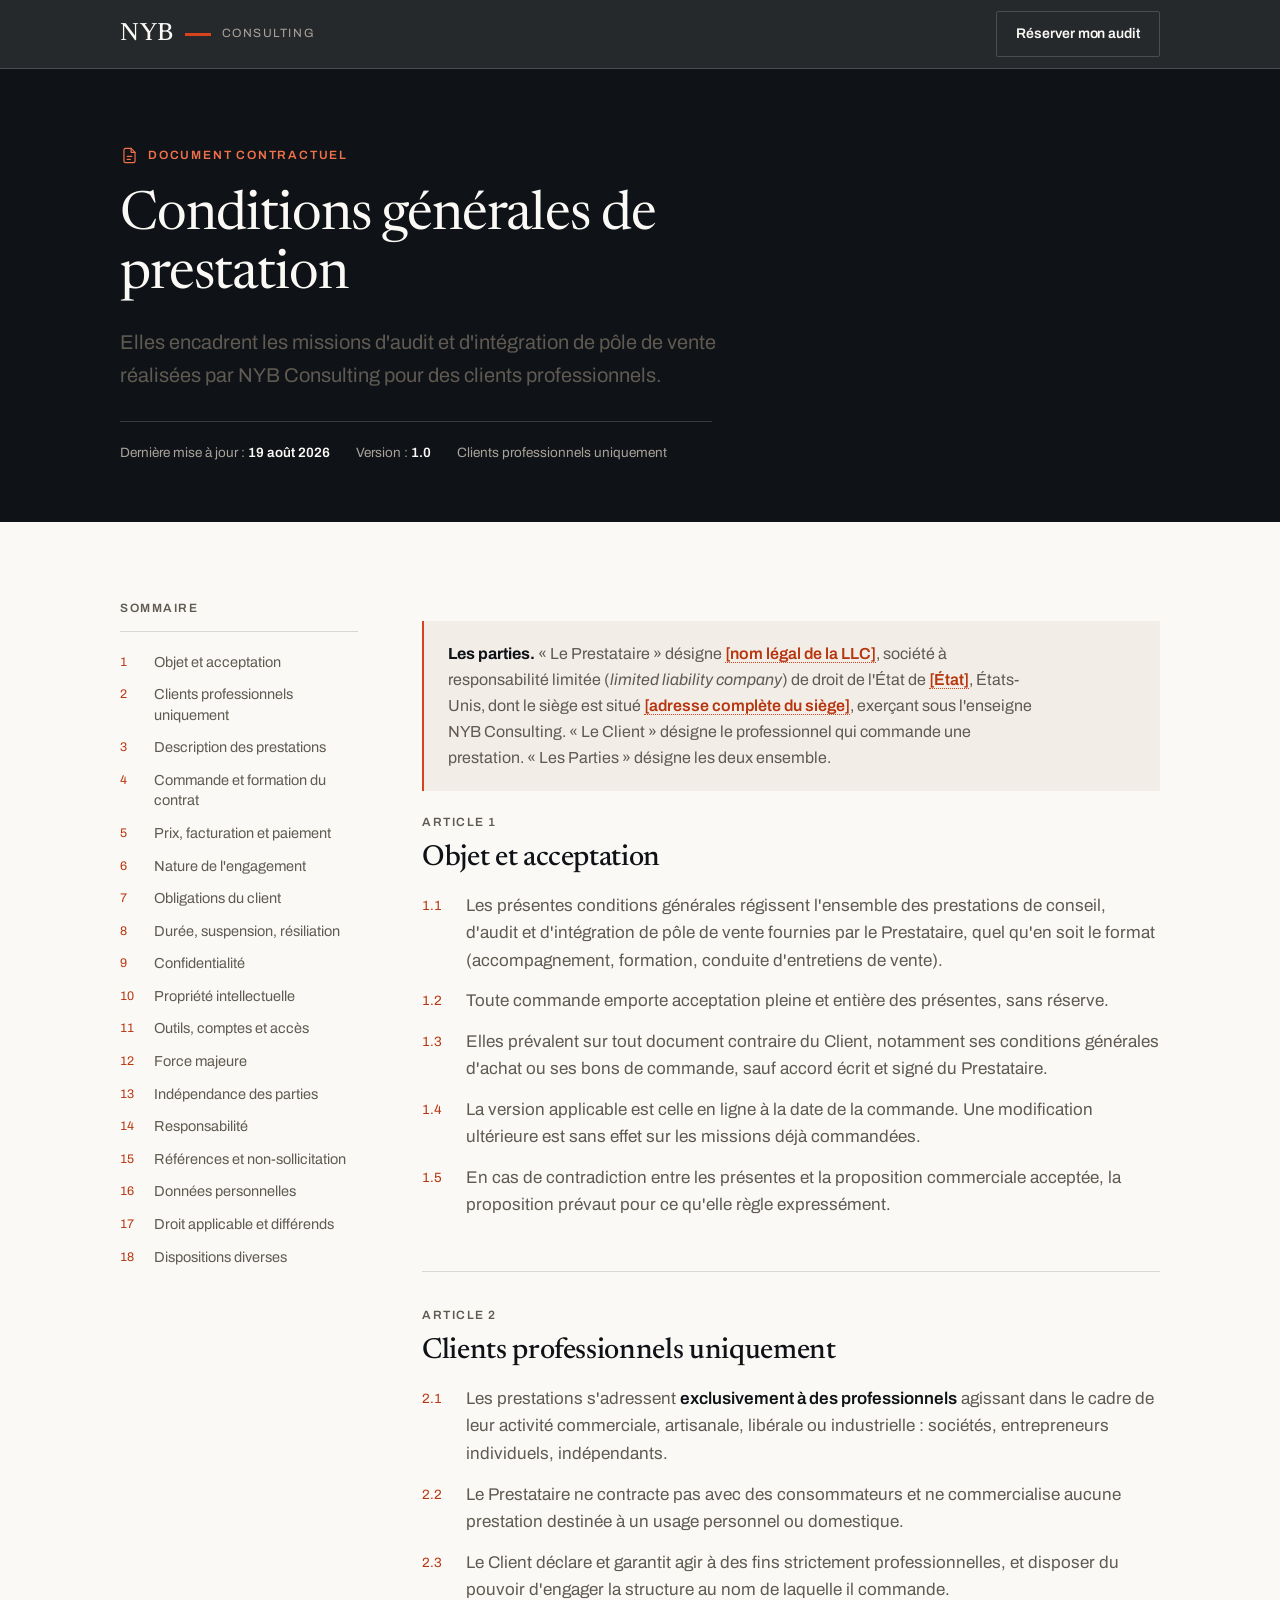
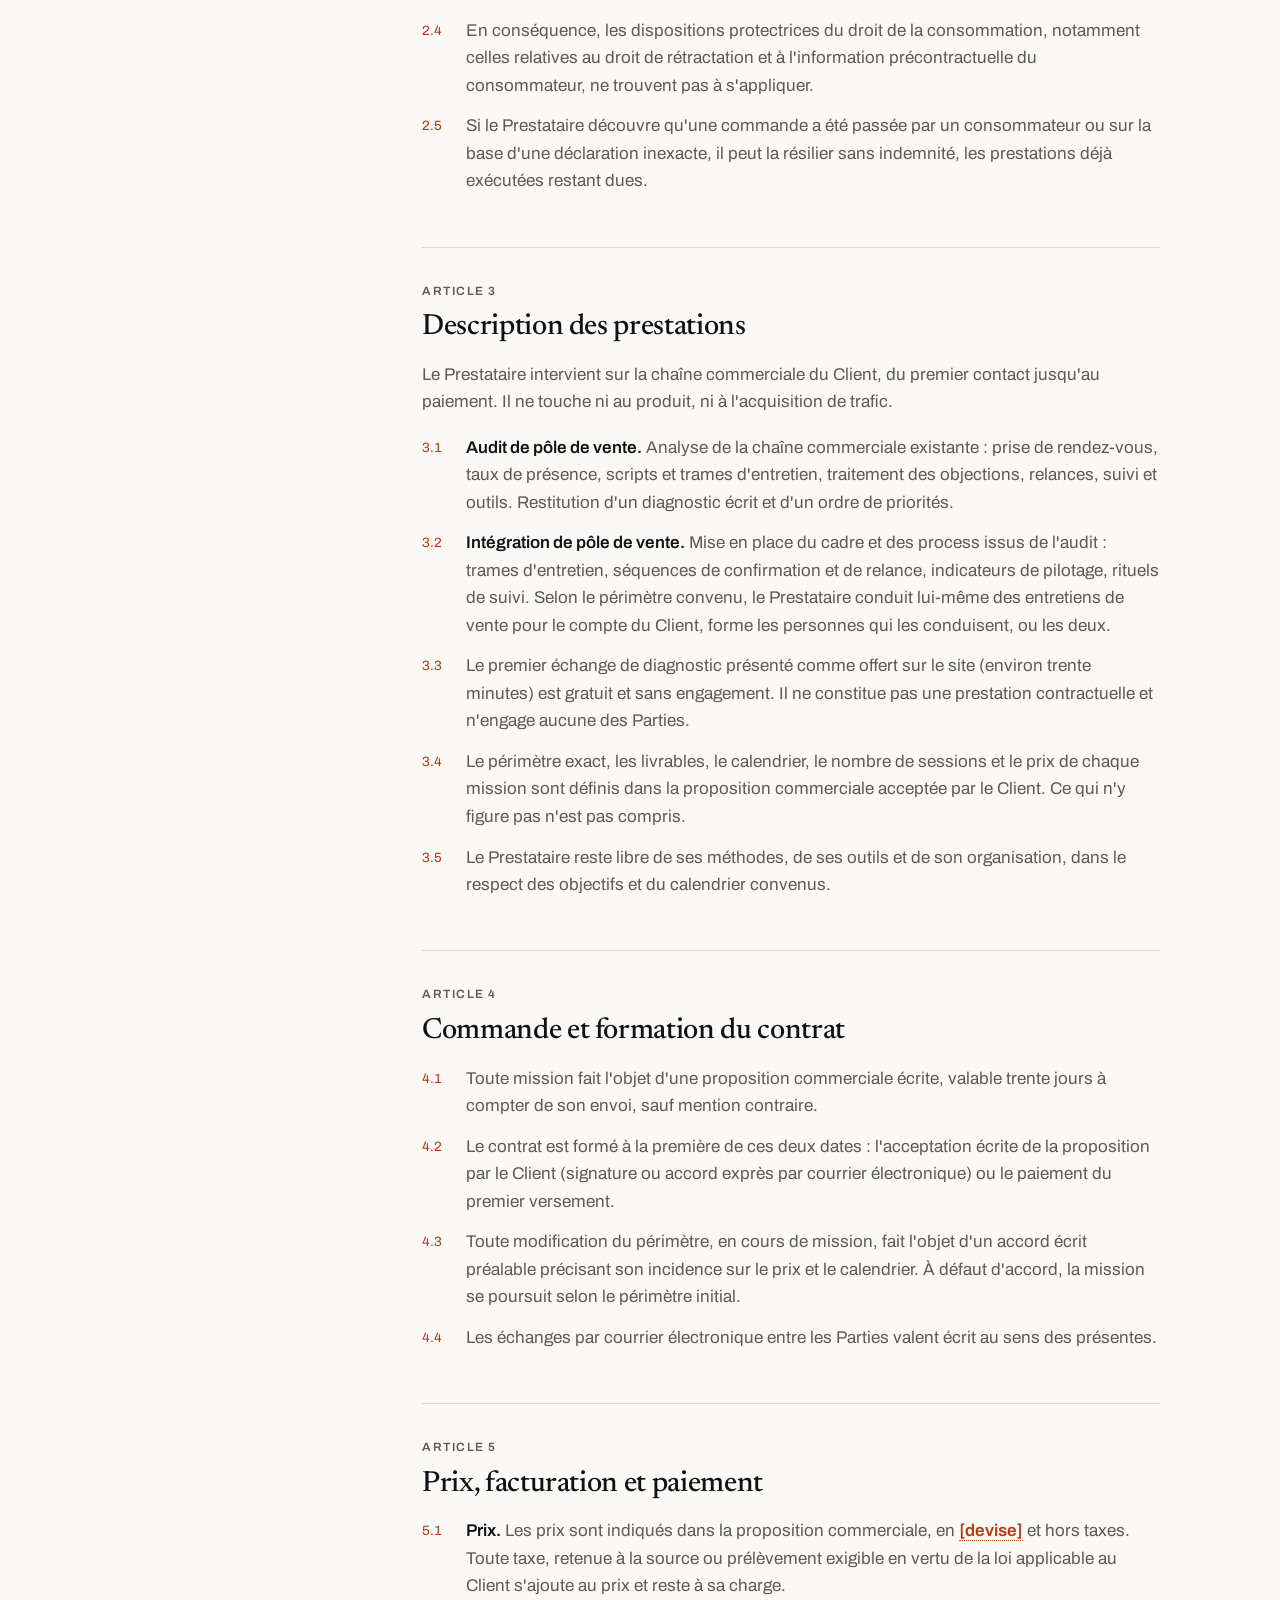
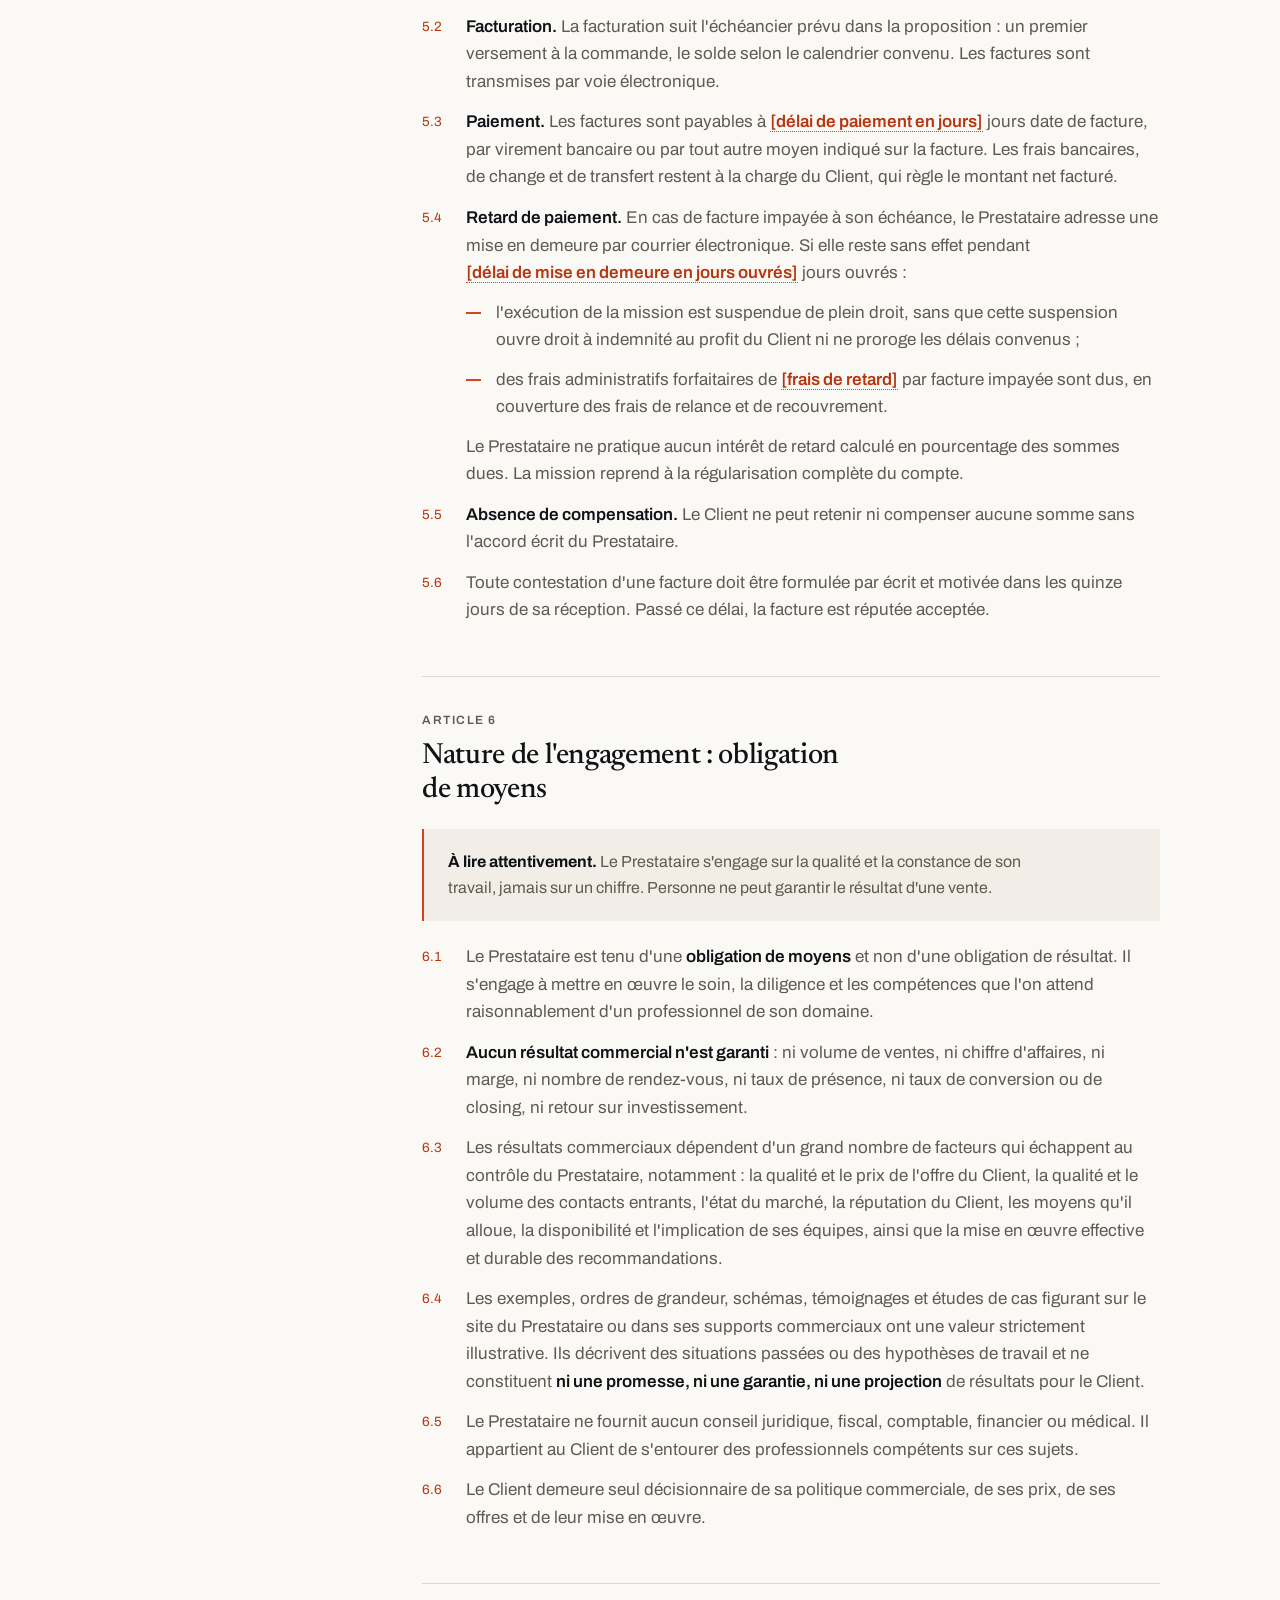
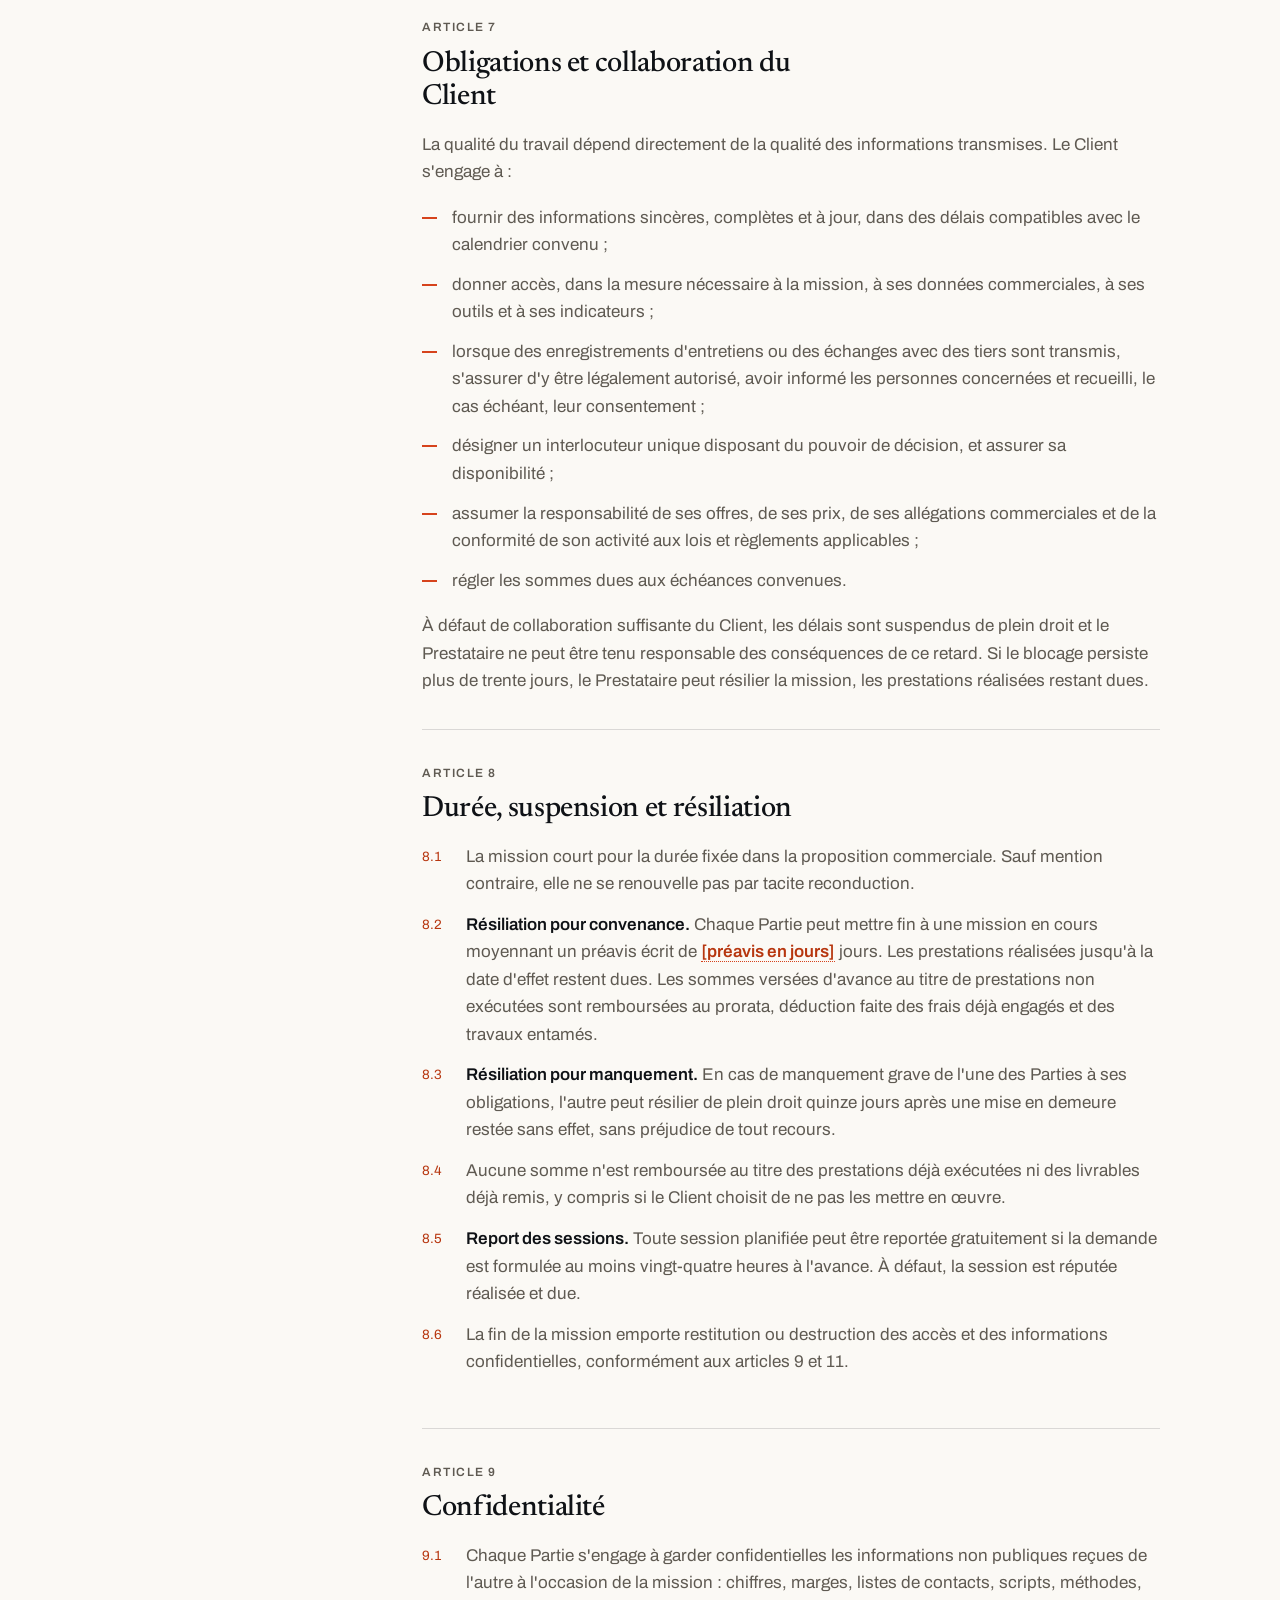
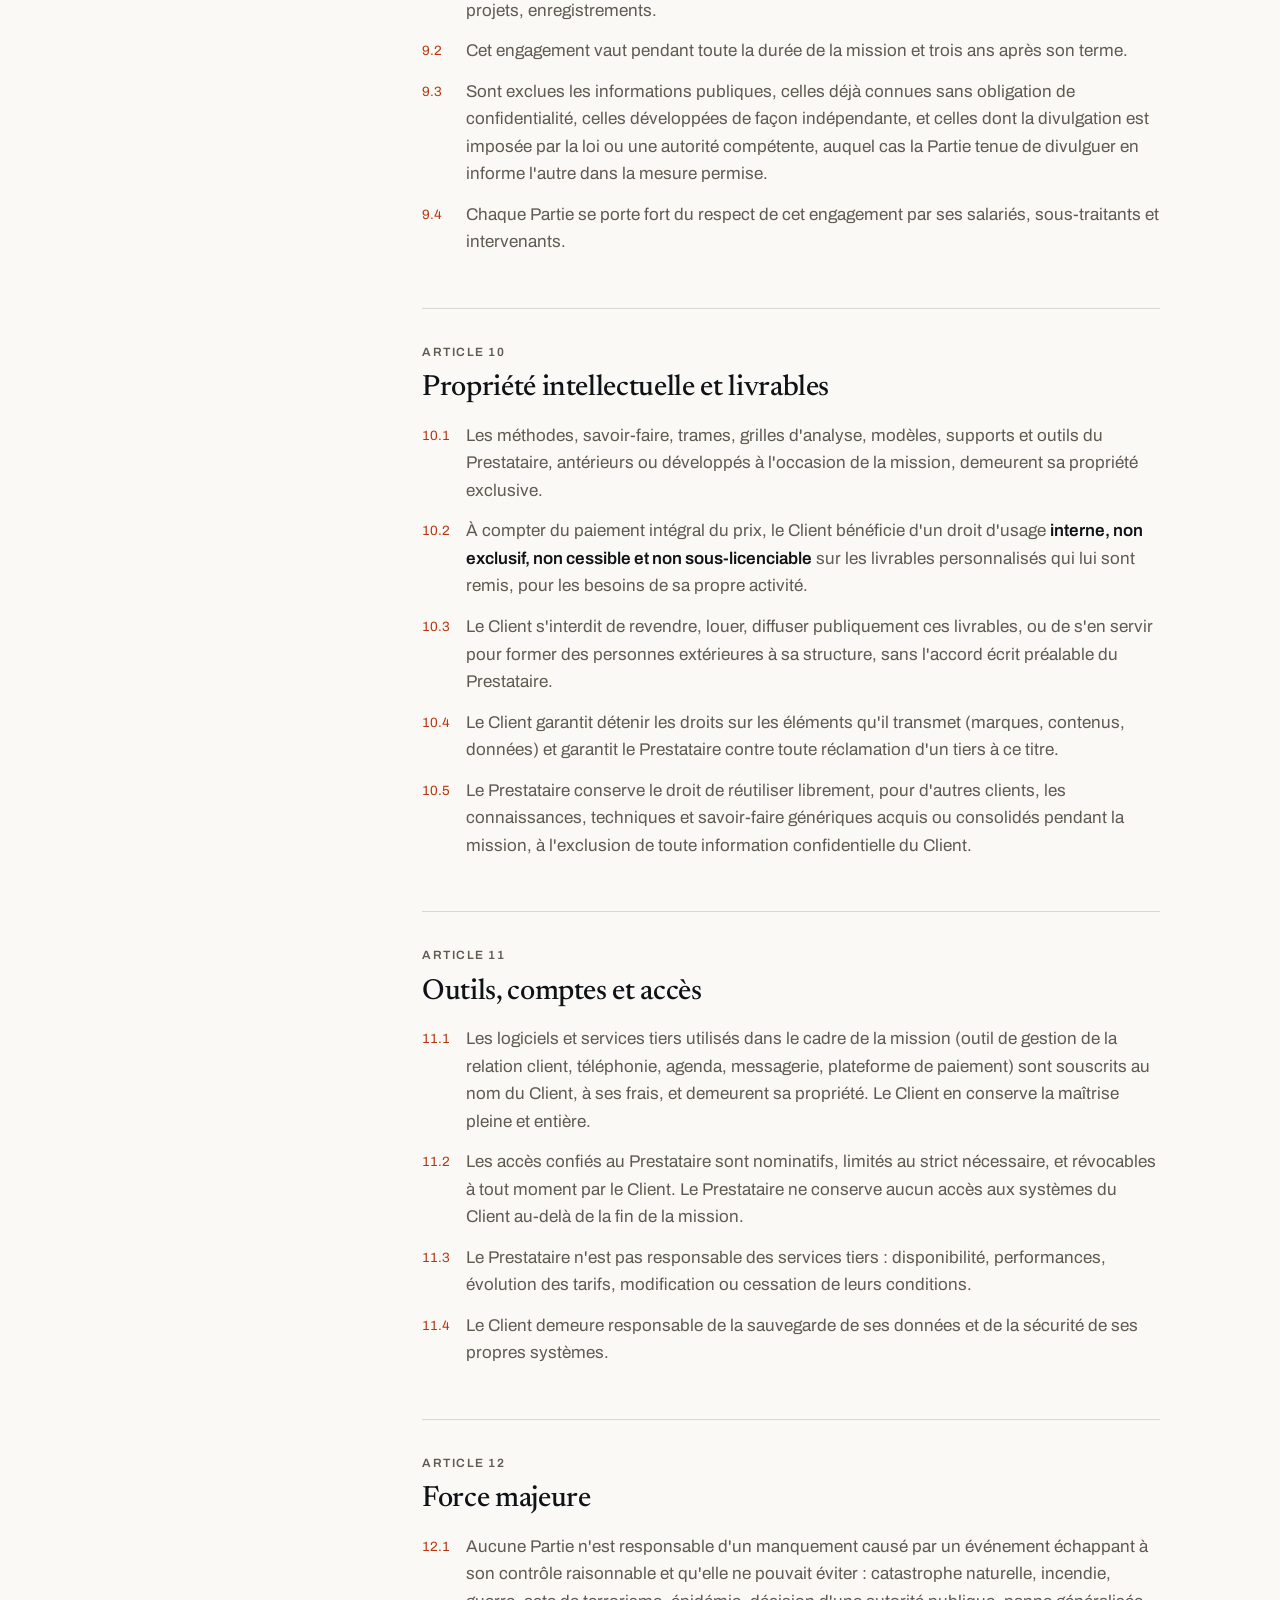
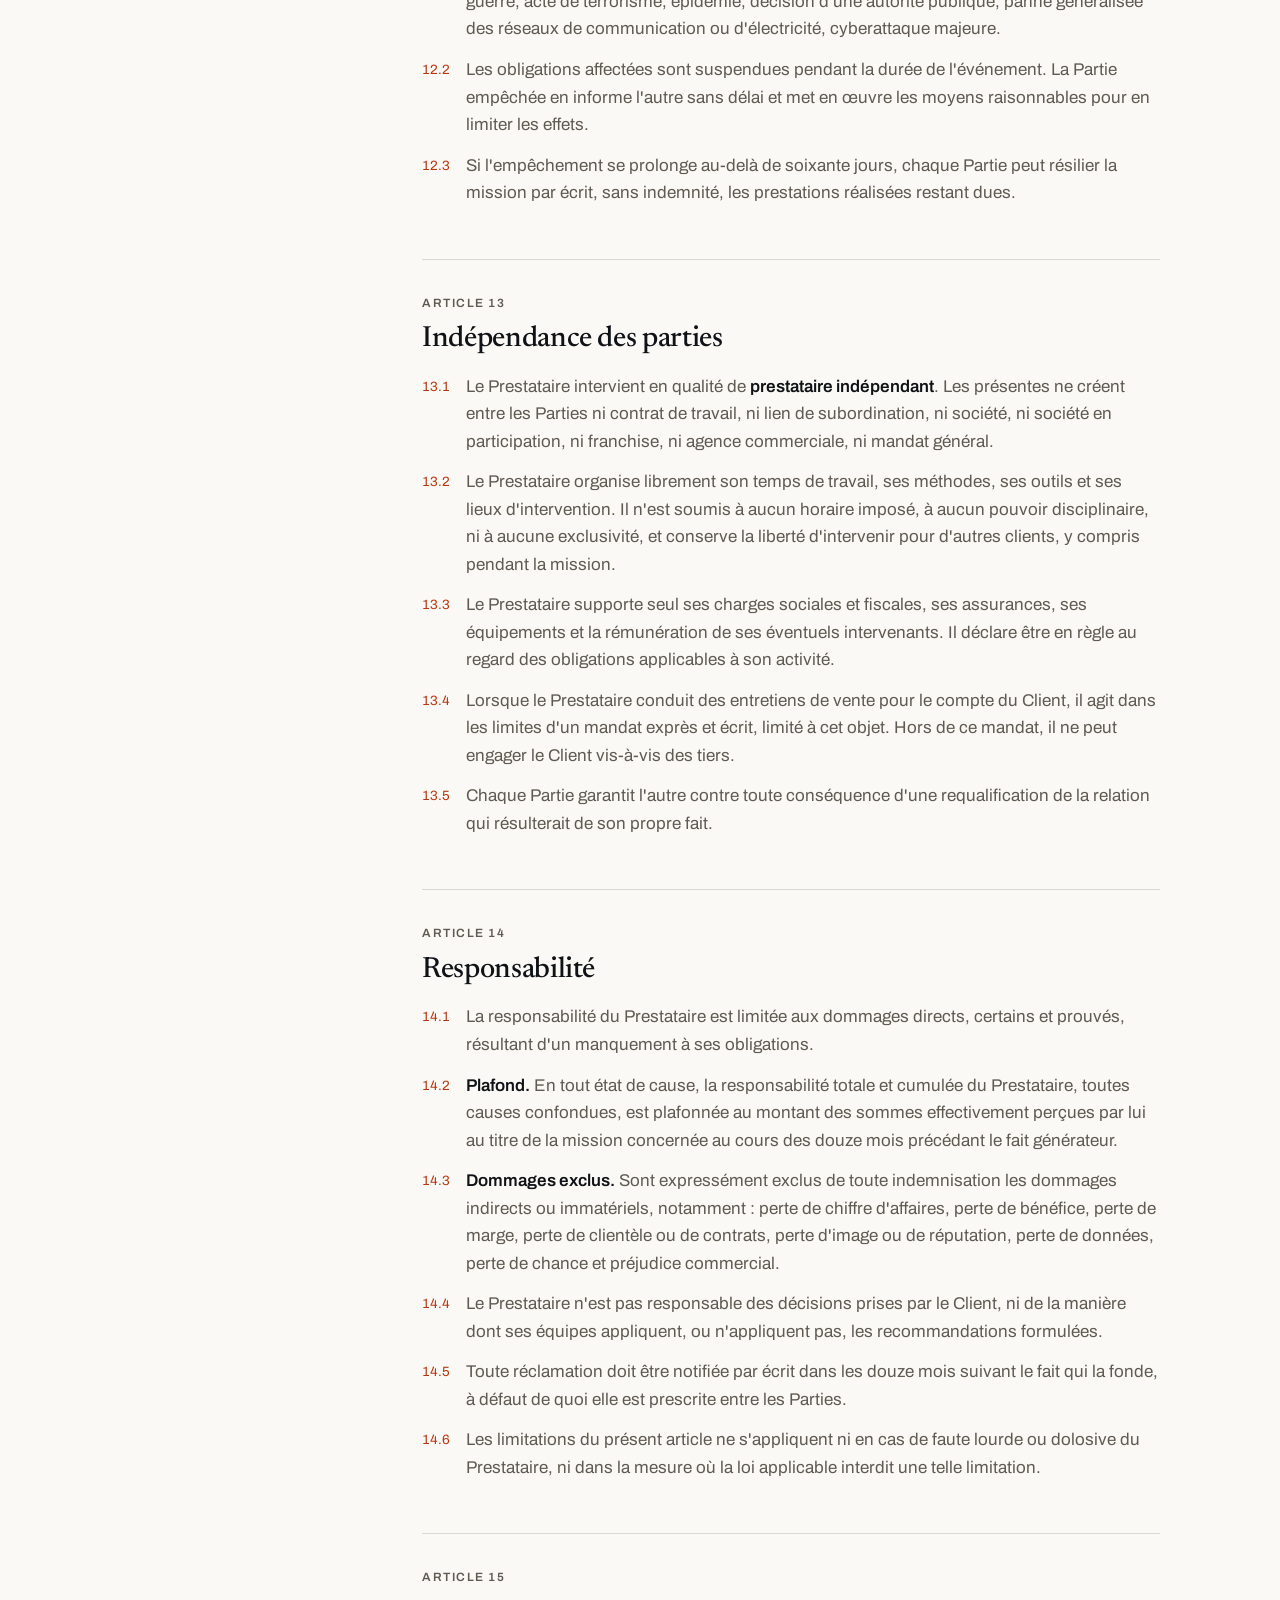
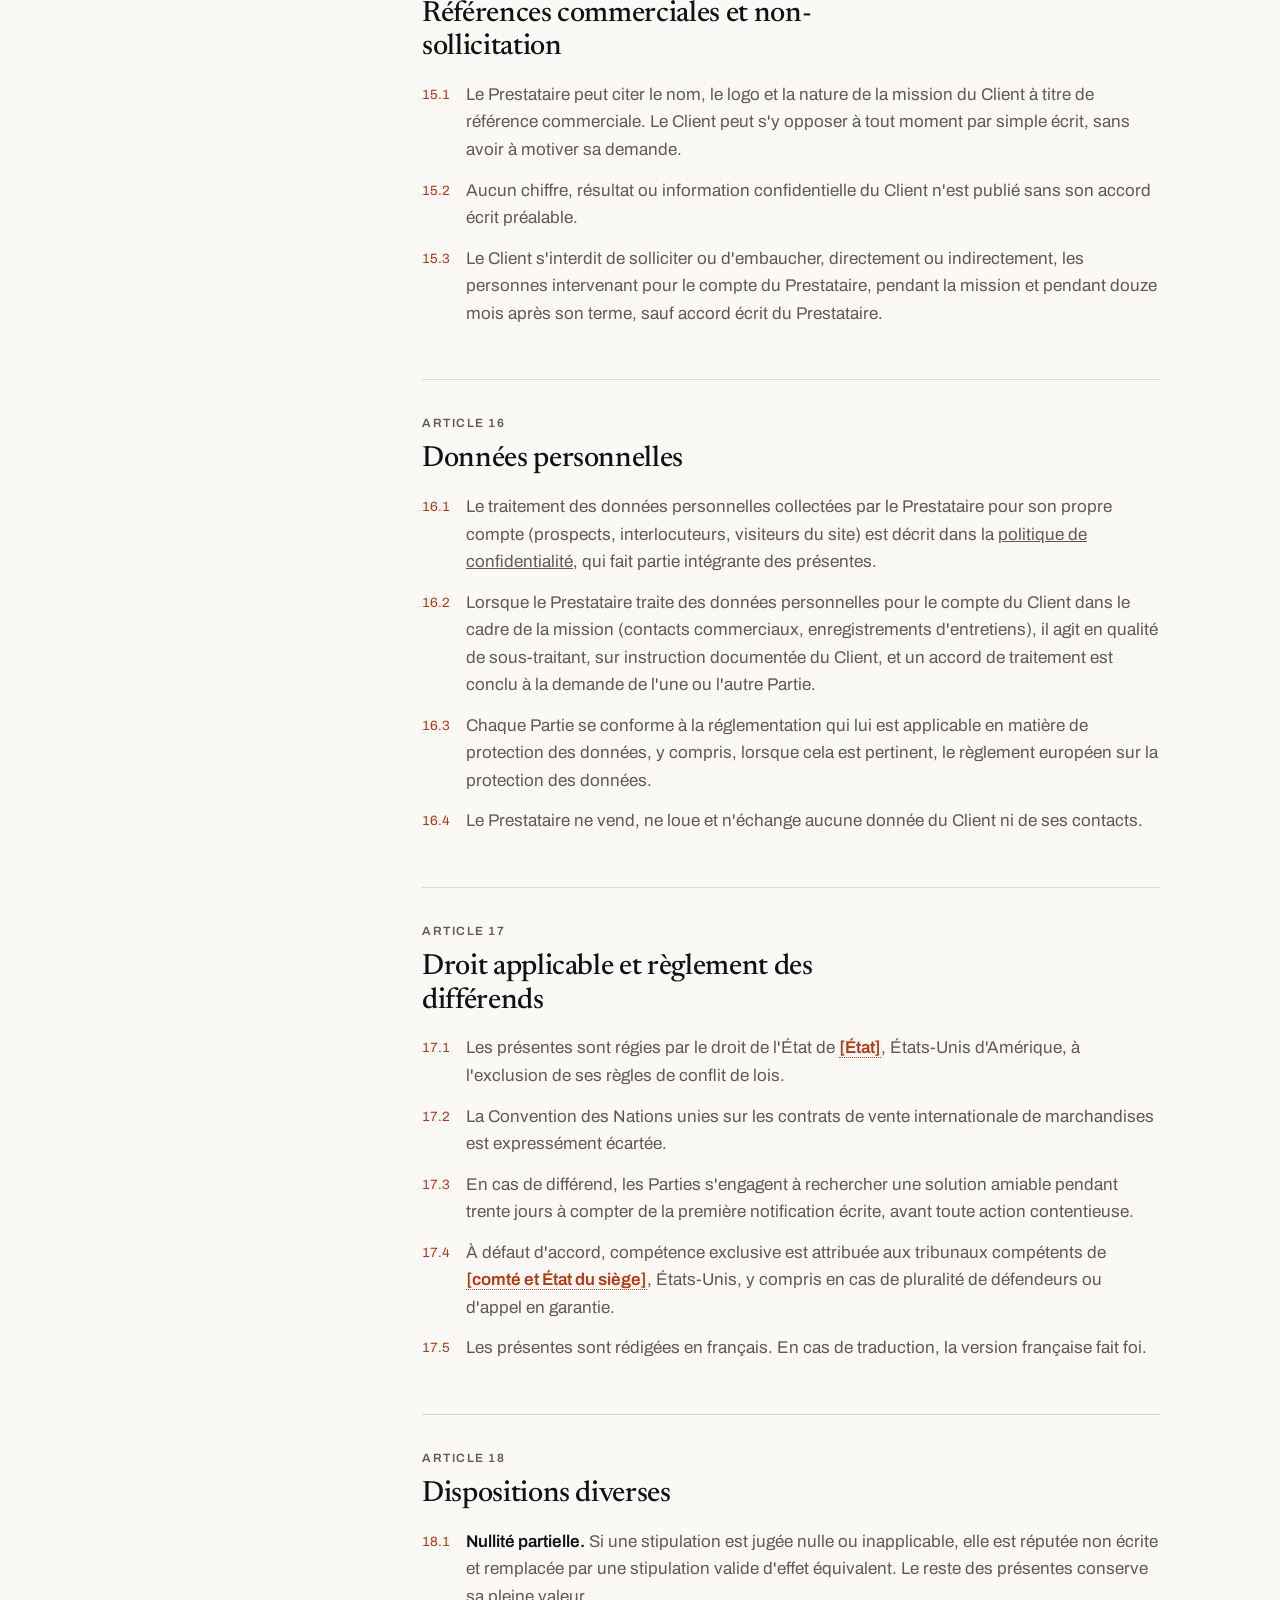
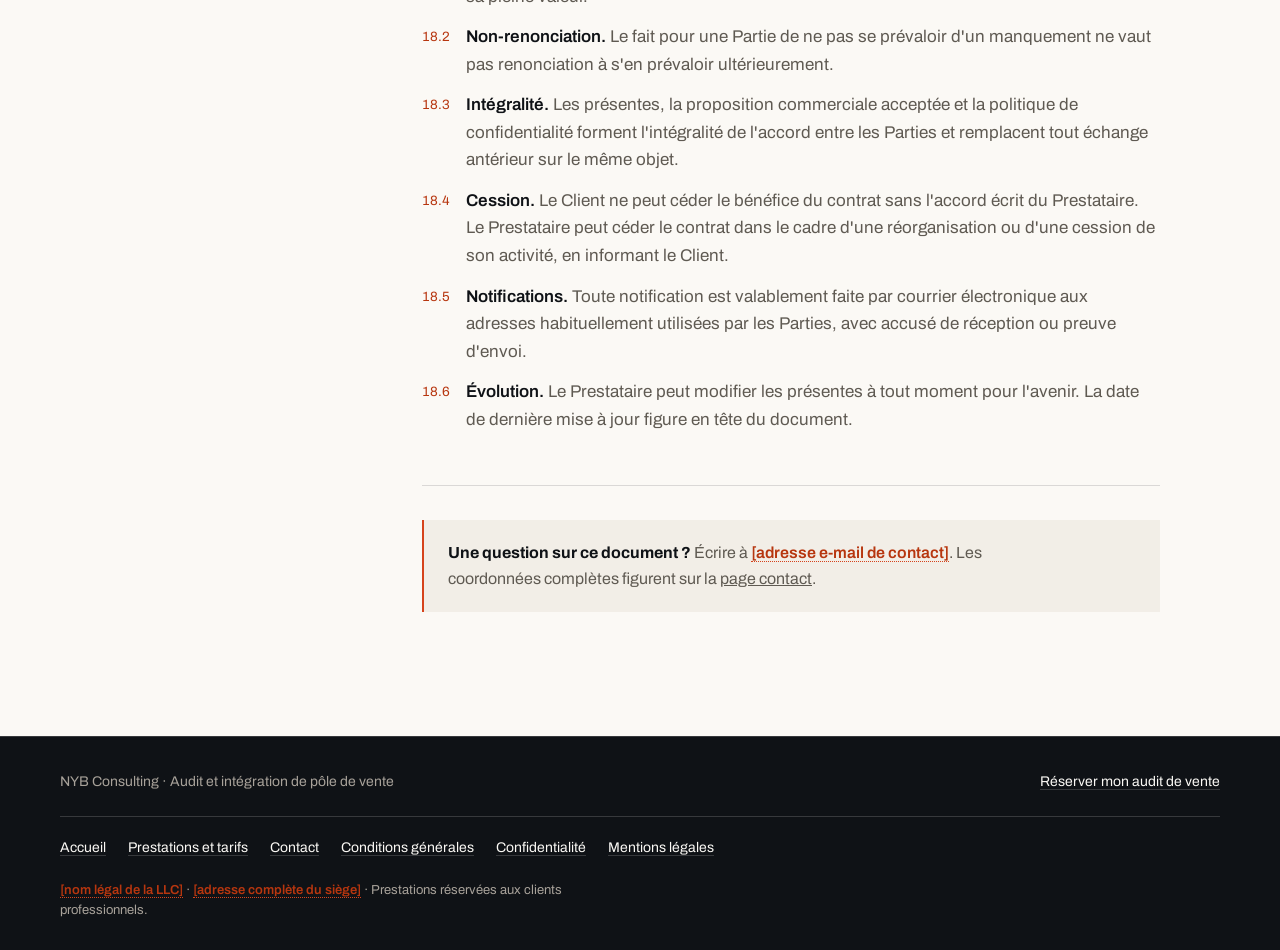
==== conditions-generales.html @ 1e0b8d54 "feat: pages legales et commerciales requises pour l'ouverture du compte bancaire Conditions generale" ====
<!DOCTYPE html>
<html lang="fr">
<head>
<meta charset="utf-8">
<meta name="viewport" content="width=device-width, initial-scale=1">
<title>Conditions générales de prestation · NYB Consulting</title>
<meta name="description" content="Conditions générales de prestation de NYB Consulting : audit et intégration de pôle de vente. Prestations réservées aux clients professionnels.">
<meta name="theme-color" content="#0F1216">
<meta name="robots" content="index, follow">
<link rel="icon" href="data:image/svg+xml,<svg xmlns='http://www.w3.org/2000/svg' viewBox='0 0 32 32'><rect width='32' height='32' fill='%230F1216'/><path d='M6 24V8h2.4l7.2 11V8h2.3v16h-2.4L8.3 13v11H6z' fill='%23FBF9F5'/><path d='M20 8h2.6l2.1 4 2.1-4H29l-3.4 6.2V24h-2.3v-9.8L20 8z' fill='%23FBF9F5'/><rect x='6' y='27' width='23' height='2' fill='%23D6431C'/></svg>">
<link rel="preconnect" href="https://fonts.googleapis.com">
<link rel="preconnect" href="https://fonts.gstatic.com" crossorigin>
<link href="https://fonts.googleapis.com/css2?family=Archivo:wght@400;500;600&family=Newsreader:ital,opsz,wght@0,6..72,400;0,6..72,500;1,6..72,400&display=swap" rel="stylesheet">
<link rel="stylesheet" href="pages.css">
</head>
<body>

<header class="nav">
  <div class="shell nav__in">
    <a class="mark" href="index.html" aria-label="NYB Consulting, retour à l'accueil">
      <span class="mark__n">NYB</span>
      <span class="mark__r" aria-hidden="true"></span>
      <span class="mark__s">Consulting</span>
    </a>
    <a class="btn btn--line" href="index.html#audit">Réserver mon audit</a>
  </div>
</header>

<main>

<section class="doc-head">
  <div class="shell">
    <p class="eyebrow">
      <svg class="ico" viewBox="0 0 24 24" aria-hidden="true"><path d="M14 3H7a2 2 0 0 0-2 2v14a2 2 0 0 0 2 2h10a2 2 0 0 0 2-2V8z"/><path d="M14 3v5h5"/><path d="M9 13h6M9 17h4"/></svg>
      Document contractuel
    </p>
    <h1>Conditions générales de prestation</h1>
    <p class="lede">Elles encadrent les missions d'audit et d'intégration de pôle de vente réalisées par NYB Consulting pour des clients professionnels.</p>
    <p class="stamp">
      <span>Dernière mise à jour : <b>19 août 2026</b></span>
      <span>Version : <b>1.0</b></span>
      <span>Clients professionnels uniquement</span>
    </p>
  </div>
</section>

<section class="doc">
  <div class="shell doc__grid">

    <nav class="toc" aria-label="Sommaire">
      <p class="toc__t">Sommaire</p>
      <ol>
        <li><a href="#art-1">Objet et acceptation</a></li>
        <li><a href="#art-2">Clients professionnels uniquement</a></li>
        <li><a href="#art-3">Description des prestations</a></li>
        <li><a href="#art-4">Commande et formation du contrat</a></li>
        <li><a href="#art-5">Prix, facturation et paiement</a></li>
        <li><a href="#art-6">Nature de l'engagement</a></li>
        <li><a href="#art-7">Obligations du client</a></li>
        <li><a href="#art-8">Durée, suspension, résiliation</a></li>
        <li><a href="#art-9">Confidentialité</a></li>
        <li><a href="#art-10">Propriété intellectuelle</a></li>
        <li><a href="#art-11">Outils, comptes et accès</a></li>
        <li><a href="#art-12">Force majeure</a></li>
        <li><a href="#art-13">Indépendance des parties</a></li>
        <li><a href="#art-14">Responsabilité</a></li>
        <li><a href="#art-15">Références et non-sollicitation</a></li>
        <li><a href="#art-16">Données personnelles</a></li>
        <li><a href="#art-17">Droit applicable et différends</a></li>
        <li><a href="#art-18">Dispositions diverses</a></li>
      </ol>
    </nav>

    <div>

      <div class="note">
        <p><b>Les parties.</b> « Le Prestataire » désigne <span class="tbd">[nom légal de la LLC]</span>, société à responsabilité limitée (<i>limited liability company</i>) de droit de l'État de <span class="tbd">[État]</span>, États-Unis, dont le siège est situé <span class="tbd">[adresse complète du siège]</span>, exerçant sous l'enseigne NYB Consulting. « Le Client » désigne le professionnel qui commande une prestation. « Les Parties » désigne les deux ensemble.</p>
      </div>

      <article class="art" id="art-1" style="--n:'1'">
        <p class="art__k">Article 1</p>
        <h2>Objet et acceptation</h2>
        <ol class="al" style="--n:'1'">
          <li>Les présentes conditions générales régissent l'ensemble des prestations de conseil, d'audit et d'intégration de pôle de vente fournies par le Prestataire, quel qu'en soit le format (accompagnement, formation, conduite d'entretiens de vente).</li>
          <li>Toute commande emporte acceptation pleine et entière des présentes, sans réserve.</li>
          <li>Elles prévalent sur tout document contraire du Client, notamment ses conditions générales d'achat ou ses bons de commande, sauf accord écrit et signé du Prestataire.</li>
          <li>La version applicable est celle en ligne à la date de la commande. Une modification ultérieure est sans effet sur les missions déjà commandées.</li>
          <li>En cas de contradiction entre les présentes et la proposition commerciale acceptée, la proposition prévaut pour ce qu'elle règle expressément.</li>
        </ol>
      </article>

      <article class="art" id="art-2">
        <p class="art__k">Article 2</p>
        <h2>Clients professionnels uniquement</h2>
        <ol class="al" style="--n:'2'">
          <li>Les prestations s'adressent <strong>exclusivement à des professionnels</strong> agissant dans le cadre de leur activité commerciale, artisanale, libérale ou industrielle : sociétés, entrepreneurs individuels, indépendants.</li>
          <li>Le Prestataire ne contracte pas avec des consommateurs et ne commercialise aucune prestation destinée à un usage personnel ou domestique.</li>
          <li>Le Client déclare et garantit agir à des fins strictement professionnelles, et disposer du pouvoir d'engager la structure au nom de laquelle il commande.</li>
          <li>En conséquence, les dispositions protectrices du droit de la consommation, notamment celles relatives au droit de rétractation et à l'information précontractuelle du consommateur, ne trouvent pas à s'appliquer.</li>
          <li>Si le Prestataire découvre qu'une commande a été passée par un consommateur ou sur la base d'une déclaration inexacte, il peut la résilier sans indemnité, les prestations déjà exécutées restant dues.</li>
        </ol>
      </article>

      <article class="art" id="art-3">
        <p class="art__k">Article 3</p>
        <h2>Description des prestations</h2>
        <p>Le Prestataire intervient sur la chaîne commerciale du Client, du premier contact jusqu'au paiement. Il ne touche ni au produit, ni à l'acquisition de trafic.</p>
        <ol class="al" style="--n:'3'">
          <li><strong>Audit de pôle de vente.</strong> Analyse de la chaîne commerciale existante : prise de rendez-vous, taux de présence, scripts et trames d'entretien, traitement des objections, relances, suivi et outils. Restitution d'un diagnostic écrit et d'un ordre de priorités.</li>
          <li><strong>Intégration de pôle de vente.</strong> Mise en place du cadre et des process issus de l'audit : trames d'entretien, séquences de confirmation et de relance, indicateurs de pilotage, rituels de suivi. Selon le périmètre convenu, le Prestataire conduit lui-même des entretiens de vente pour le compte du Client, forme les personnes qui les conduisent, ou les deux.</li>
          <li>Le premier échange de diagnostic présenté comme offert sur le site (environ trente minutes) est gratuit et sans engagement. Il ne constitue pas une prestation contractuelle et n'engage aucune des Parties.</li>
          <li>Le périmètre exact, les livrables, le calendrier, le nombre de sessions et le prix de chaque mission sont définis dans la proposition commerciale acceptée par le Client. Ce qui n'y figure pas n'est pas compris.</li>
          <li>Le Prestataire reste libre de ses méthodes, de ses outils et de son organisation, dans le respect des objectifs et du calendrier convenus.</li>
        </ol>
      </article>

      <article class="art" id="art-4">
        <p class="art__k">Article 4</p>
        <h2>Commande et formation du contrat</h2>
        <ol class="al" style="--n:'4'">
          <li>Toute mission fait l'objet d'une proposition commerciale écrite, valable trente jours à compter de son envoi, sauf mention contraire.</li>
          <li>Le contrat est formé à la première de ces deux dates : l'acceptation écrite de la proposition par le Client (signature ou accord exprès par courrier électronique) ou le paiement du premier versement.</li>
          <li>Toute modification du périmètre, en cours de mission, fait l'objet d'un accord écrit préalable précisant son incidence sur le prix et le calendrier. À défaut d'accord, la mission se poursuit selon le périmètre initial.</li>
          <li>Les échanges par courrier électronique entre les Parties valent écrit au sens des présentes.</li>
        </ol>
      </article>

      <article class="art" id="art-5">
        <p class="art__k">Article 5</p>
        <h2>Prix, facturation et paiement</h2>
        <ol class="al" style="--n:'5'">
          <li><strong>Prix.</strong> Les prix sont indiqués dans la proposition commerciale, en <span class="tbd">[devise]</span> et hors taxes. Toute taxe, retenue à la source ou prélèvement exigible en vertu de la loi applicable au Client s'ajoute au prix et reste à sa charge.</li>
          <li><strong>Facturation.</strong> La facturation suit l'échéancier prévu dans la proposition : un premier versement à la commande, le solde selon le calendrier convenu. Les factures sont transmises par voie électronique.</li>
          <li><strong>Paiement.</strong> Les factures sont payables à <span class="tbd">[délai de paiement en jours]</span> jours date de facture, par virement bancaire ou par tout autre moyen indiqué sur la facture. Les frais bancaires, de change et de transfert restent à la charge du Client, qui règle le montant net facturé.</li>
          <li><strong>Retard de paiement.</strong> En cas de facture impayée à son échéance, le Prestataire adresse une mise en demeure par courrier électronique. Si elle reste sans effet pendant <span class="tbd">[délai de mise en demeure en jours ouvrés]</span> jours ouvrés :
            <ul class="tirets" style="margin:12px 0">
              <li>l'exécution de la mission est suspendue de plein droit, sans que cette suspension ouvre droit à indemnité au profit du Client ni ne proroge les délais convenus ;</li>
              <li>des frais administratifs forfaitaires de <span class="tbd">[frais de retard]</span> par facture impayée sont dus, en couverture des frais de relance et de recouvrement.</li>
            </ul>
            Le Prestataire ne pratique aucun intérêt de retard calculé en pourcentage des sommes dues. La mission reprend à la régularisation complète du compte.</li>
          <li><strong>Absence de compensation.</strong> Le Client ne peut retenir ni compenser aucune somme sans l'accord écrit du Prestataire.</li>
          <li>Toute contestation d'une facture doit être formulée par écrit et motivée dans les quinze jours de sa réception. Passé ce délai, la facture est réputée acceptée.</li>
        </ol>
      </article>

      <article class="art" id="art-6">
        <p class="art__k">Article 6</p>
        <h2>Nature de l'engagement : obligation de moyens</h2>
        <div class="note">
          <p><b>À lire attentivement.</b> Le Prestataire s'engage sur la qualité et la constance de son travail, jamais sur un chiffre. Personne ne peut garantir le résultat d'une vente.</p>
        </div>
        <ol class="al" style="--n:'6'">
          <li>Le Prestataire est tenu d'une <strong>obligation de moyens</strong> et non d'une obligation de résultat. Il s'engage à mettre en œuvre le soin, la diligence et les compétences que l'on attend raisonnablement d'un professionnel de son domaine.</li>
          <li><strong>Aucun résultat commercial n'est garanti</strong> : ni volume de ventes, ni chiffre d'affaires, ni marge, ni nombre de rendez-vous, ni taux de présence, ni taux de conversion ou de closing, ni retour sur investissement.</li>
          <li>Les résultats commerciaux dépendent d'un grand nombre de facteurs qui échappent au contrôle du Prestataire, notamment : la qualité et le prix de l'offre du Client, la qualité et le volume des contacts entrants, l'état du marché, la réputation du Client, les moyens qu'il alloue, la disponibilité et l'implication de ses équipes, ainsi que la mise en œuvre effective et durable des recommandations.</li>
          <li>Les exemples, ordres de grandeur, schémas, témoignages et études de cas figurant sur le site du Prestataire ou dans ses supports commerciaux ont une valeur strictement illustrative. Ils décrivent des situations passées ou des hypothèses de travail et ne constituent <strong>ni une promesse, ni une garantie, ni une projection</strong> de résultats pour le Client.</li>
          <li>Le Prestataire ne fournit aucun conseil juridique, fiscal, comptable, financier ou médical. Il appartient au Client de s'entourer des professionnels compétents sur ces sujets.</li>
          <li>Le Client demeure seul décisionnaire de sa politique commerciale, de ses prix, de ses offres et de leur mise en œuvre.</li>
        </ol>
      </article>

      <article class="art" id="art-7">
        <p class="art__k">Article 7</p>
        <h2>Obligations et collaboration du Client</h2>
        <p>La qualité du travail dépend directement de la qualité des informations transmises. Le Client s'engage à :</p>
        <ul class="tirets">
          <li>fournir des informations sincères, complètes et à jour, dans des délais compatibles avec le calendrier convenu ;</li>
          <li>donner accès, dans la mesure nécessaire à la mission, à ses données commerciales, à ses outils et à ses indicateurs ;</li>
          <li>lorsque des enregistrements d'entretiens ou des échanges avec des tiers sont transmis, s'assurer d'y être légalement autorisé, avoir informé les personnes concernées et recueilli, le cas échéant, leur consentement ;</li>
          <li>désigner un interlocuteur unique disposant du pouvoir de décision, et assurer sa disponibilité ;</li>
          <li>assumer la responsabilité de ses offres, de ses prix, de ses allégations commerciales et de la conformité de son activité aux lois et règlements applicables ;</li>
          <li>régler les sommes dues aux échéances convenues.</li>
        </ul>
        <p>À défaut de collaboration suffisante du Client, les délais sont suspendus de plein droit et le Prestataire ne peut être tenu responsable des conséquences de ce retard. Si le blocage persiste plus de trente jours, le Prestataire peut résilier la mission, les prestations réalisées restant dues.</p>
      </article>

      <article class="art" id="art-8">
        <p class="art__k">Article 8</p>
        <h2>Durée, suspension et résiliation</h2>
        <ol class="al" style="--n:'8'">
          <li>La mission court pour la durée fixée dans la proposition commerciale. Sauf mention contraire, elle ne se renouvelle pas par tacite reconduction.</li>
          <li><strong>Résiliation pour convenance.</strong> Chaque Partie peut mettre fin à une mission en cours moyennant un préavis écrit de <span class="tbd">[préavis en jours]</span> jours. Les prestations réalisées jusqu'à la date d'effet restent dues. Les sommes versées d'avance au titre de prestations non exécutées sont remboursées au prorata, déduction faite des frais déjà engagés et des travaux entamés.</li>
          <li><strong>Résiliation pour manquement.</strong> En cas de manquement grave de l'une des Parties à ses obligations, l'autre peut résilier de plein droit quinze jours après une mise en demeure restée sans effet, sans préjudice de tout recours.</li>
          <li>Aucune somme n'est remboursée au titre des prestations déjà exécutées ni des livrables déjà remis, y compris si le Client choisit de ne pas les mettre en œuvre.</li>
          <li><strong>Report des sessions.</strong> Toute session planifiée peut être reportée gratuitement si la demande est formulée au moins vingt-quatre heures à l'avance. À défaut, la session est réputée réalisée et due.</li>
          <li>La fin de la mission emporte restitution ou destruction des accès et des informations confidentielles, conformément aux articles 9 et 11.</li>
        </ol>
      </article>

      <article class="art" id="art-9">
        <p class="art__k">Article 9</p>
        <h2>Confidentialité</h2>
        <ol class="al" style="--n:'9'">
          <li>Chaque Partie s'engage à garder confidentielles les informations non publiques reçues de l'autre à l'occasion de la mission : chiffres, marges, listes de contacts, scripts, méthodes, projets, enregistrements.</li>
          <li>Cet engagement vaut pendant toute la durée de la mission et trois ans après son terme.</li>
          <li>Sont exclues les informations publiques, celles déjà connues sans obligation de confidentialité, celles développées de façon indépendante, et celles dont la divulgation est imposée par la loi ou une autorité compétente, auquel cas la Partie tenue de divulguer en informe l'autre dans la mesure permise.</li>
          <li>Chaque Partie se porte fort du respect de cet engagement par ses salariés, sous-traitants et intervenants.</li>
        </ol>
      </article>

      <article class="art" id="art-10">
        <p class="art__k">Article 10</p>
        <h2>Propriété intellectuelle et livrables</h2>
        <ol class="al" style="--n:'10'">
          <li>Les méthodes, savoir-faire, trames, grilles d'analyse, modèles, supports et outils du Prestataire, antérieurs ou développés à l'occasion de la mission, demeurent sa propriété exclusive.</li>
          <li>À compter du paiement intégral du prix, le Client bénéficie d'un droit d'usage <strong>interne, non exclusif, non cessible et non sous-licenciable</strong> sur les livrables personnalisés qui lui sont remis, pour les besoins de sa propre activité.</li>
          <li>Le Client s'interdit de revendre, louer, diffuser publiquement ces livrables, ou de s'en servir pour former des personnes extérieures à sa structure, sans l'accord écrit préalable du Prestataire.</li>
          <li>Le Client garantit détenir les droits sur les éléments qu'il transmet (marques, contenus, données) et garantit le Prestataire contre toute réclamation d'un tiers à ce titre.</li>
          <li>Le Prestataire conserve le droit de réutiliser librement, pour d'autres clients, les connaissances, techniques et savoir-faire génériques acquis ou consolidés pendant la mission, à l'exclusion de toute information confidentielle du Client.</li>
        </ol>
      </article>

      <article class="art" id="art-11">
        <p class="art__k">Article 11</p>
        <h2>Outils, comptes et accès</h2>
        <ol class="al" style="--n:'11'">
          <li>Les logiciels et services tiers utilisés dans le cadre de la mission (outil de gestion de la relation client, téléphonie, agenda, messagerie, plateforme de paiement) sont souscrits au nom du Client, à ses frais, et demeurent sa propriété. Le Client en conserve la maîtrise pleine et entière.</li>
          <li>Les accès confiés au Prestataire sont nominatifs, limités au strict nécessaire, et révocables à tout moment par le Client. Le Prestataire ne conserve aucun accès aux systèmes du Client au-delà de la fin de la mission.</li>
          <li>Le Prestataire n'est pas responsable des services tiers : disponibilité, performances, évolution des tarifs, modification ou cessation de leurs conditions.</li>
          <li>Le Client demeure responsable de la sauvegarde de ses données et de la sécurité de ses propres systèmes.</li>
        </ol>
      </article>

      <article class="art" id="art-12">
        <p class="art__k">Article 12</p>
        <h2>Force majeure</h2>
        <ol class="al" style="--n:'12'">
          <li>Aucune Partie n'est responsable d'un manquement causé par un événement échappant à son contrôle raisonnable et qu'elle ne pouvait éviter : catastrophe naturelle, incendie, guerre, acte de terrorisme, épidémie, décision d'une autorité publique, panne généralisée des réseaux de communication ou d'électricité, cyberattaque majeure.</li>
          <li>Les obligations affectées sont suspendues pendant la durée de l'événement. La Partie empêchée en informe l'autre sans délai et met en œuvre les moyens raisonnables pour en limiter les effets.</li>
          <li>Si l'empêchement se prolonge au-delà de soixante jours, chaque Partie peut résilier la mission par écrit, sans indemnité, les prestations réalisées restant dues.</li>
        </ol>
      </article>

      <article class="art" id="art-13">
        <p class="art__k">Article 13</p>
        <h2>Indépendance des parties</h2>
        <ol class="al" style="--n:'13'">
          <li>Le Prestataire intervient en qualité de <strong>prestataire indépendant</strong>. Les présentes ne créent entre les Parties ni contrat de travail, ni lien de subordination, ni société, ni société en participation, ni franchise, ni agence commerciale, ni mandat général.</li>
          <li>Le Prestataire organise librement son temps de travail, ses méthodes, ses outils et ses lieux d'intervention. Il n'est soumis à aucun horaire imposé, à aucun pouvoir disciplinaire, ni à aucune exclusivité, et conserve la liberté d'intervenir pour d'autres clients, y compris pendant la mission.</li>
          <li>Le Prestataire supporte seul ses charges sociales et fiscales, ses assurances, ses équipements et la rémunération de ses éventuels intervenants. Il déclare être en règle au regard des obligations applicables à son activité.</li>
          <li>Lorsque le Prestataire conduit des entretiens de vente pour le compte du Client, il agit dans les limites d'un mandat exprès et écrit, limité à cet objet. Hors de ce mandat, il ne peut engager le Client vis-à-vis des tiers.</li>
          <li>Chaque Partie garantit l'autre contre toute conséquence d'une requalification de la relation qui résulterait de son propre fait.</li>
        </ol>
      </article>

      <article class="art" id="art-14">
        <p class="art__k">Article 14</p>
        <h2>Responsabilité</h2>
        <ol class="al" style="--n:'14'">
          <li>La responsabilité du Prestataire est limitée aux dommages directs, certains et prouvés, résultant d'un manquement à ses obligations.</li>
          <li><strong>Plafond.</strong> En tout état de cause, la responsabilité totale et cumulée du Prestataire, toutes causes confondues, est plafonnée au montant des sommes effectivement perçues par lui au titre de la mission concernée au cours des douze mois précédant le fait générateur.</li>
          <li><strong>Dommages exclus.</strong> Sont expressément exclus de toute indemnisation les dommages indirects ou immatériels, notamment : perte de chiffre d'affaires, perte de bénéfice, perte de marge, perte de clientèle ou de contrats, perte d'image ou de réputation, perte de données, perte de chance et préjudice commercial.</li>
          <li>Le Prestataire n'est pas responsable des décisions prises par le Client, ni de la manière dont ses équipes appliquent, ou n'appliquent pas, les recommandations formulées.</li>
          <li>Toute réclamation doit être notifiée par écrit dans les douze mois suivant le fait qui la fonde, à défaut de quoi elle est prescrite entre les Parties.</li>
          <li>Les limitations du présent article ne s'appliquent ni en cas de faute lourde ou dolosive du Prestataire, ni dans la mesure où la loi applicable interdit une telle limitation.</li>
        </ol>
      </article>

      <article class="art" id="art-15">
        <p class="art__k">Article 15</p>
        <h2>Références commerciales et non-sollicitation</h2>
        <ol class="al" style="--n:'15'">
          <li>Le Prestataire peut citer le nom, le logo et la nature de la mission du Client à titre de référence commerciale. Le Client peut s'y opposer à tout moment par simple écrit, sans avoir à motiver sa demande.</li>
          <li>Aucun chiffre, résultat ou information confidentielle du Client n'est publié sans son accord écrit préalable.</li>
          <li>Le Client s'interdit de solliciter ou d'embaucher, directement ou indirectement, les personnes intervenant pour le compte du Prestataire, pendant la mission et pendant douze mois après son terme, sauf accord écrit du Prestataire.</li>
        </ol>
      </article>

      <article class="art" id="art-16">
        <p class="art__k">Article 16</p>
        <h2>Données personnelles</h2>
        <ol class="al" style="--n:'16'">
          <li>Le traitement des données personnelles collectées par le Prestataire pour son propre compte (prospects, interlocuteurs, visiteurs du site) est décrit dans la <a href="confidentialite.html">politique de confidentialité</a>, qui fait partie intégrante des présentes.</li>
          <li>Lorsque le Prestataire traite des données personnelles pour le compte du Client dans le cadre de la mission (contacts commerciaux, enregistrements d'entretiens), il agit en qualité de sous-traitant, sur instruction documentée du Client, et un accord de traitement est conclu à la demande de l'une ou l'autre Partie.</li>
          <li>Chaque Partie se conforme à la réglementation qui lui est applicable en matière de protection des données, y compris, lorsque cela est pertinent, le règlement européen sur la protection des données.</li>
          <li>Le Prestataire ne vend, ne loue et n'échange aucune donnée du Client ni de ses contacts.</li>
        </ol>
      </article>

      <article class="art" id="art-17">
        <p class="art__k">Article 17</p>
        <h2>Droit applicable et règlement des différends</h2>
        <ol class="al" style="--n:'17'">
          <li>Les présentes sont régies par le droit de l'État de <span class="tbd">[État]</span>, États-Unis d'Amérique, à l'exclusion de ses règles de conflit de lois.</li>
          <li>La Convention des Nations unies sur les contrats de vente internationale de marchandises est expressément écartée.</li>
          <li>En cas de différend, les Parties s'engagent à rechercher une solution amiable pendant trente jours à compter de la première notification écrite, avant toute action contentieuse.</li>
          <li>À défaut d'accord, compétence exclusive est attribuée aux tribunaux compétents de <span class="tbd">[comté et État du siège]</span>, États-Unis, y compris en cas de pluralité de défendeurs ou d'appel en garantie.</li>
          <li>Les présentes sont rédigées en français. En cas de traduction, la version française fait foi.</li>
        </ol>
      </article>

      <article class="art" id="art-18">
        <p class="art__k">Article 18</p>
        <h2>Dispositions diverses</h2>
        <ol class="al" style="--n:'18'">
          <li><strong>Nullité partielle.</strong> Si une stipulation est jugée nulle ou inapplicable, elle est réputée non écrite et remplacée par une stipulation valide d'effet équivalent. Le reste des présentes conserve sa pleine valeur.</li>
          <li><strong>Non-renonciation.</strong> Le fait pour une Partie de ne pas se prévaloir d'un manquement ne vaut pas renonciation à s'en prévaloir ultérieurement.</li>
          <li><strong>Intégralité.</strong> Les présentes, la proposition commerciale acceptée et la politique de confidentialité forment l'intégralité de l'accord entre les Parties et remplacent tout échange antérieur sur le même objet.</li>
          <li><strong>Cession.</strong> Le Client ne peut céder le bénéfice du contrat sans l'accord écrit du Prestataire. Le Prestataire peut céder le contrat dans le cadre d'une réorganisation ou d'une cession de son activité, en informant le Client.</li>
          <li><strong>Notifications.</strong> Toute notification est valablement faite par courrier électronique aux adresses habituellement utilisées par les Parties, avec accusé de réception ou preuve d'envoi.</li>
          <li><strong>Évolution.</strong> Le Prestataire peut modifier les présentes à tout moment pour l'avenir. La date de dernière mise à jour figure en tête du document.</li>
        </ol>
      </article>

      <div class="note" style="margin-top:34px">
        <p><b>Une question sur ce document ?</b> Écrire à <span class="tbd">[adresse e-mail de contact]</span>. Les coordonnées complètes figurent sur la <a href="contact.html">page contact</a>.</p>
      </div>

    </div>
  </div>
</section>

</main>

<footer class="foot">
  <div class="shell foot__in">
    <div class="foot__top">
      <span>NYB Consulting · Audit et intégration de pôle de vente</span>
      <span><a href="index.html#audit">Réserver mon audit de vente</a></span>
    </div>
    <ul class="foot__nav">
      <li><a href="index.html">Accueil</a></li>
      <li><a href="prestations.html">Prestations et tarifs</a></li>
      <li><a href="contact.html">Contact</a></li>
      <li><a href="conditions-generales.html">Conditions générales</a></li>
      <li><a href="confidentialite.html">Confidentialité</a></li>
      <li><a href="mentions-legales.html">Mentions légales</a></li>
    </ul>
    <p class="foot__legal"><span class="tbd">[nom légal de la LLC]</span> · <span class="tbd">[adresse complète du siège]</span> · Prestations réservées aux clients professionnels.</p>
  </div>
</footer>

</body>
</html>
---- pages.css ----
/* ==========================================================================
   NYB Consulting · feuille commune aux pages secondaires
   (mentions légales, conditions générales, confidentialité, prestations,
   contact). Même monde visuel que la page de vente : encre profonde, papier
   chaud, filets d'un cheveu, chiffres tabulaires, un seul rouge qui marque.
   La page de vente garde son CSS embarqué : elle n'a besoin de rien d'autre.
   ========================================================================== */
:root{
  --ink:#0F1216;
  --ink-2:#171C22;
  --paper:#FBF9F5;
  --paper-2:#F2EEE7;

  --quiet:#5F5A52;
  --quiet-ink:#A8A29A;

  --accent:#D6431C;
  --accent-text:#B7360F;
  --accent-ink:#F0714A;
  --accent-btn:#C93C16;
  --accent-btn-h:#A82F0D;

  --rule:rgba(15,18,22,.14);
  --rule-ink:rgba(251,249,245,.17);

  --serif:"Newsreader", Georgia, "Times New Roman", serif;
  --sans:"Archivo", -apple-system, BlinkMacSystemFont, "Segoe UI", Helvetica, Arial, sans-serif;

  --shell:1160px;
  --gut:clamp(20px, 5vw, 60px);
  --ease:cubic-bezier(.16,1,.3,1);
}

*,*::before,*::after{box-sizing:border-box}
html{-webkit-text-size-adjust:100%;scroll-behavior:smooth}
@media (prefers-reduced-motion:reduce){html{scroll-behavior:auto}}

body{
  margin:0;background:var(--paper);color:var(--ink);
  font-family:var(--sans);font-size:17px;line-height:1.62;
  -webkit-font-smoothing:antialiased;text-rendering:optimizeLegibility;
}
p{margin:0 0 1.05em;max-width:74ch}
p:last-child{margin-bottom:0}
a{color:inherit}
:focus-visible{outline:2px solid var(--accent);outline-offset:3px;border-radius:1px}
.dark :focus-visible{outline-color:var(--accent-ink)}

.shell{max-width:var(--shell);margin:0 auto;padding-left:var(--gut);padding-right:var(--gut)}
.dark{background:var(--ink);color:var(--paper)}
.dark .quiet{color:var(--quiet-ink)}
.quiet{color:var(--quiet)}

h1,h2,h3{font-family:var(--serif);font-weight:400;letter-spacing:-.018em;line-height:1.05;margin:0}
h1{font-size:clamp(34px,4.4vw,54px);line-height:1.08;max-width:20ch}
h2{font-size:clamp(23px,2.5vw,29px);line-height:1.16;font-weight:500;letter-spacing:-.012em}
h3{font-size:clamp(18px,1.9vw,20px);line-height:1.25;font-weight:600;font-family:var(--sans);letter-spacing:-.006em}
.lede{font-size:clamp(17px,1.9vw,20px);line-height:1.64;color:var(--quiet);max-width:60ch}
.dark .lede{color:var(--quiet-ink)}
.eyebrow{font-size:12px;font-weight:600;letter-spacing:.15em;text-transform:uppercase;
         color:var(--accent-ink);margin:0 0 22px;display:flex;align-items:center;gap:9px}
.em{color:var(--accent-text);font-style:italic}

/* -------------------------------------------------- icônes (traits, jamais des vignettes) */
.ico{width:19px;height:19px;flex:0 0 19px;stroke:currentColor;fill:none;
     stroke-width:1.5;stroke-linecap:round;stroke-linejoin:round}
.ico--lg{width:22px;height:22px;flex-basis:22px}

/* -------------------------------------------------- boutons */
.btn{
  display:inline-flex;align-items:center;gap:12px;
  font-size:16px;font-weight:600;letter-spacing:-.005em;
  padding:17px 30px;border:1px solid transparent;border-radius:2px;
  text-decoration:none;cursor:pointer;font-family:inherit;
  transition:background-color .2s var(--ease),border-color .2s var(--ease),transform .2s var(--ease);
}
.btn--primary{background:var(--accent-btn);color:#fff}
.btn--primary:hover{background:var(--accent-btn-h);transform:translateY(-1px)}
.btn--primary:active{transform:translateY(0)}
.btn--line{border-color:var(--rule-ink);color:var(--paper)}
.btn--line:hover{background:rgba(251,249,245,.08)}
.btn i{font-style:normal;transition:transform .2s var(--ease)}
.btn:hover i{transform:translateX(4px)}
@media (prefers-reduced-motion:reduce){
  .btn,.btn i{transition:none}
  .btn:hover{transform:none}.btn:hover i{transform:none}
}

/* -------------------------------------------------- barre du haut */
.nav{position:sticky;top:0;z-index:60;background:rgba(15,18,22,.9);
     backdrop-filter:saturate(150%) blur(8px);border-bottom:1px solid var(--rule-ink)}
.nav__in{display:flex;align-items:center;justify-content:space-between;gap:16px;height:68px}
.mark{display:flex;align-items:center;gap:11px;text-decoration:none;color:var(--paper)}
.mark__n{font-family:var(--serif);font-weight:500;font-size:25px;letter-spacing:.02em;line-height:1}
.mark__r{width:26px;height:3px;background:var(--accent)}
.mark__s{font-size:12px;letter-spacing:.13em;text-transform:uppercase;color:var(--quiet-ink)}
@media (max-width:700px){.mark__s,.mark__r{display:none}}
.nav .btn{padding:11px 19px;font-size:14px}

/* -------------------------------------------------- en-tête de document */
.doc-head{background:var(--ink);color:var(--paper);padding:clamp(48px,6vw,78px) 0 clamp(40px,5vw,58px)}
.doc-head h1{color:var(--paper)}
.doc-head .lede{margin-top:22px}
.stamp{display:flex;flex-wrap:wrap;gap:8px 26px;margin-top:30px;padding-top:20px;
       border-top:1px solid var(--rule-ink);font-size:13.5px;color:var(--quiet-ink)}
.stamp b{color:var(--paper);font-weight:600;font-variant-numeric:tabular-nums}

/* -------------------------------------------------- corps de document */
.doc{padding:clamp(50px,6vw,84px) 0 clamp(64px,8vw,104px)}
.doc__grid{display:grid;grid-template-columns:238px 1fr;gap:clamp(34px,5vw,72px);align-items:start}
@media (max-width:940px){.doc__grid{grid-template-columns:1fr;gap:34px}}

/* sommaire : une table des matières, pas un menu */
.toc{position:sticky;top:96px}
@media (max-width:940px){.toc{position:static;border:1px solid var(--rule);padding:20px 22px;background:var(--paper-2)}}
.toc__t{font-size:12px;font-weight:600;letter-spacing:.13em;text-transform:uppercase;
        color:var(--quiet);margin:0 0 14px;padding-bottom:12px;border-bottom:1px solid var(--rule)}
.toc ol{list-style:none;margin:0;padding:0;counter-reset:toc}
.toc li{counter-increment:toc}
.toc a{display:grid;grid-template-columns:26px 1fr;gap:8px;padding:6px 0;
       font-size:14.5px;line-height:1.42;color:var(--quiet);text-decoration:none}
.toc a::before{content:counter(toc);font-variant-numeric:tabular-nums;font-size:12.5px;
               color:var(--accent-text);padding-top:2px}
.toc a:hover{color:var(--ink)}

.art{border-top:1px solid var(--rule);padding:clamp(26px,3vw,34px) 0}
.art:first-of-type{border-top:0;padding-top:0}
.art:last-of-type{border-bottom:1px solid var(--rule)}
.art{scroll-margin-top:88px}
.art__k{font-size:12px;font-weight:600;letter-spacing:.13em;text-transform:uppercase;
        color:var(--accent-text);margin:0 0 10px}
.art h2{margin-bottom:16px;max-width:26ch}
.art h3{margin:26px 0 10px}
.art p{color:var(--quiet)}
.art p strong,.art li strong{color:var(--ink);font-weight:600}

/* alinéas numérotés : 5.1, 5.2... en chiffres tabulaires */
.al{list-style:none;margin:0 0 1.05em;padding:0;counter-reset:al}
.al>li{counter-increment:al;position:relative;padding-left:44px;margin-bottom:13px;
       color:var(--quiet);max-width:74ch}
.al>li:last-child{margin-bottom:0}
.al>li::before{content:var(--n) "." counter(al);position:absolute;left:0;top:0;
               font-size:13.5px;font-variant-numeric:tabular-nums;color:var(--accent-text);
               padding-top:3px}

/* liste à filets, reprise de la page de vente */
.tirets{list-style:none;margin:0 0 1.05em;padding:0}
.tirets li{position:relative;padding:0 0 12px 30px;color:var(--quiet);max-width:74ch}
.tirets li:last-child{padding-bottom:0}
.tirets li::before{content:"";position:absolute;left:0;top:13px;width:15px;height:2px;background:var(--accent)}

/* l'encadré « ce qu'il faut retenir » */
.note{background:var(--paper-2);border-left:2px solid var(--accent);
      padding:20px 24px;margin:22px 0;font-size:16px;color:var(--quiet)}
.note b{color:var(--ink)}
.note p{max-width:66ch}

/* le champ que Nabyl doit remplir : impossible à laisser passer */
.tbd{color:var(--accent-text);font-weight:600;
     border-bottom:1px dotted var(--accent);white-space:nowrap}
.dark .tbd{color:var(--accent-ink);border-bottom-color:var(--accent-ink)}

/* -------------------------------------------------- fiche d'identité / contact */
.fiche{list-style:none;margin:0;padding:0;border-top:1px solid var(--rule)}
.fiche li{display:grid;grid-template-columns:230px 1fr;gap:6px 26px;
          padding:15px 0;border-bottom:1px solid var(--rule)}
@media (max-width:640px){.fiche li{grid-template-columns:1fr;gap:3px}}
.fiche dt,.fiche .k{font-size:13px;font-weight:600;letter-spacing:.04em;color:var(--quiet);padding-top:2px}
.fiche .v{font-variant-numeric:tabular-nums}

.cartes{display:grid;grid-template-columns:repeat(3,1fr);gap:clamp(20px,2.6vw,32px);
        margin-top:clamp(34px,4vw,48px)}
@media (max-width:860px){.cartes{grid-template-columns:1fr}}
.carte{border-top:1px solid var(--rule);padding-top:24px}
.carte__h{display:flex;align-items:center;gap:10px;color:var(--accent-text);margin-bottom:12px}
.carte__h span{font-size:12px;font-weight:600;letter-spacing:.13em;text-transform:uppercase}
.carte p{font-size:16px;color:var(--quiet);margin:0}
.carte a{color:var(--ink);text-decoration:none;border-bottom:1px solid var(--rule)}
.carte a:hover{border-bottom-color:var(--accent)}

/* -------------------------------------------------- tarifs */
.offres{display:grid;grid-template-columns:1fr 1fr;gap:clamp(28px,4vw,56px);
        margin-top:clamp(38px,5vw,60px)}
@media (max-width:860px){.offres{grid-template-columns:1fr}}
.offre{border-top:2px solid var(--ink);padding-top:26px}
.offre__k{font-size:12px;font-weight:600;letter-spacing:.13em;text-transform:uppercase;
          color:var(--accent-text);margin:0 0 12px}
.offre h2{margin-bottom:14px}
.offre h3{margin:28px 0 11px}
.prix{font-family:var(--serif);font-size:clamp(30px,3.6vw,40px);line-height:1.12;
      letter-spacing:-.018em;margin:22px 0 4px;font-variant-numeric:tabular-nums}
.prix small{font-family:var(--sans);font-size:14px;font-weight:500;color:var(--quiet);
            letter-spacing:0;line-height:1.5;display:block;margin-top:11px;max-width:38ch}

/* -------------------------------------------------- pied */
.foot{background:var(--ink);color:var(--quiet-ink);font-size:14px;border-top:1px solid var(--rule-ink)}
.foot__in{padding:34px 0 30px}
.foot__top{display:flex;flex-wrap:wrap;gap:14px 26px;justify-content:space-between;align-items:baseline}
.foot__nav{display:flex;flex-wrap:wrap;gap:10px 22px;margin:22px 0 0;padding:20px 0 0;
           border-top:1px solid var(--rule-ink);list-style:none}
.foot a{color:var(--paper);text-decoration:none;border-bottom:1px solid var(--rule-ink)}
.foot a:hover{border-bottom-color:var(--accent)}
.foot__legal{margin-top:20px;font-size:13px;line-height:1.55;max-width:78ch;color:var(--quiet-ink)}
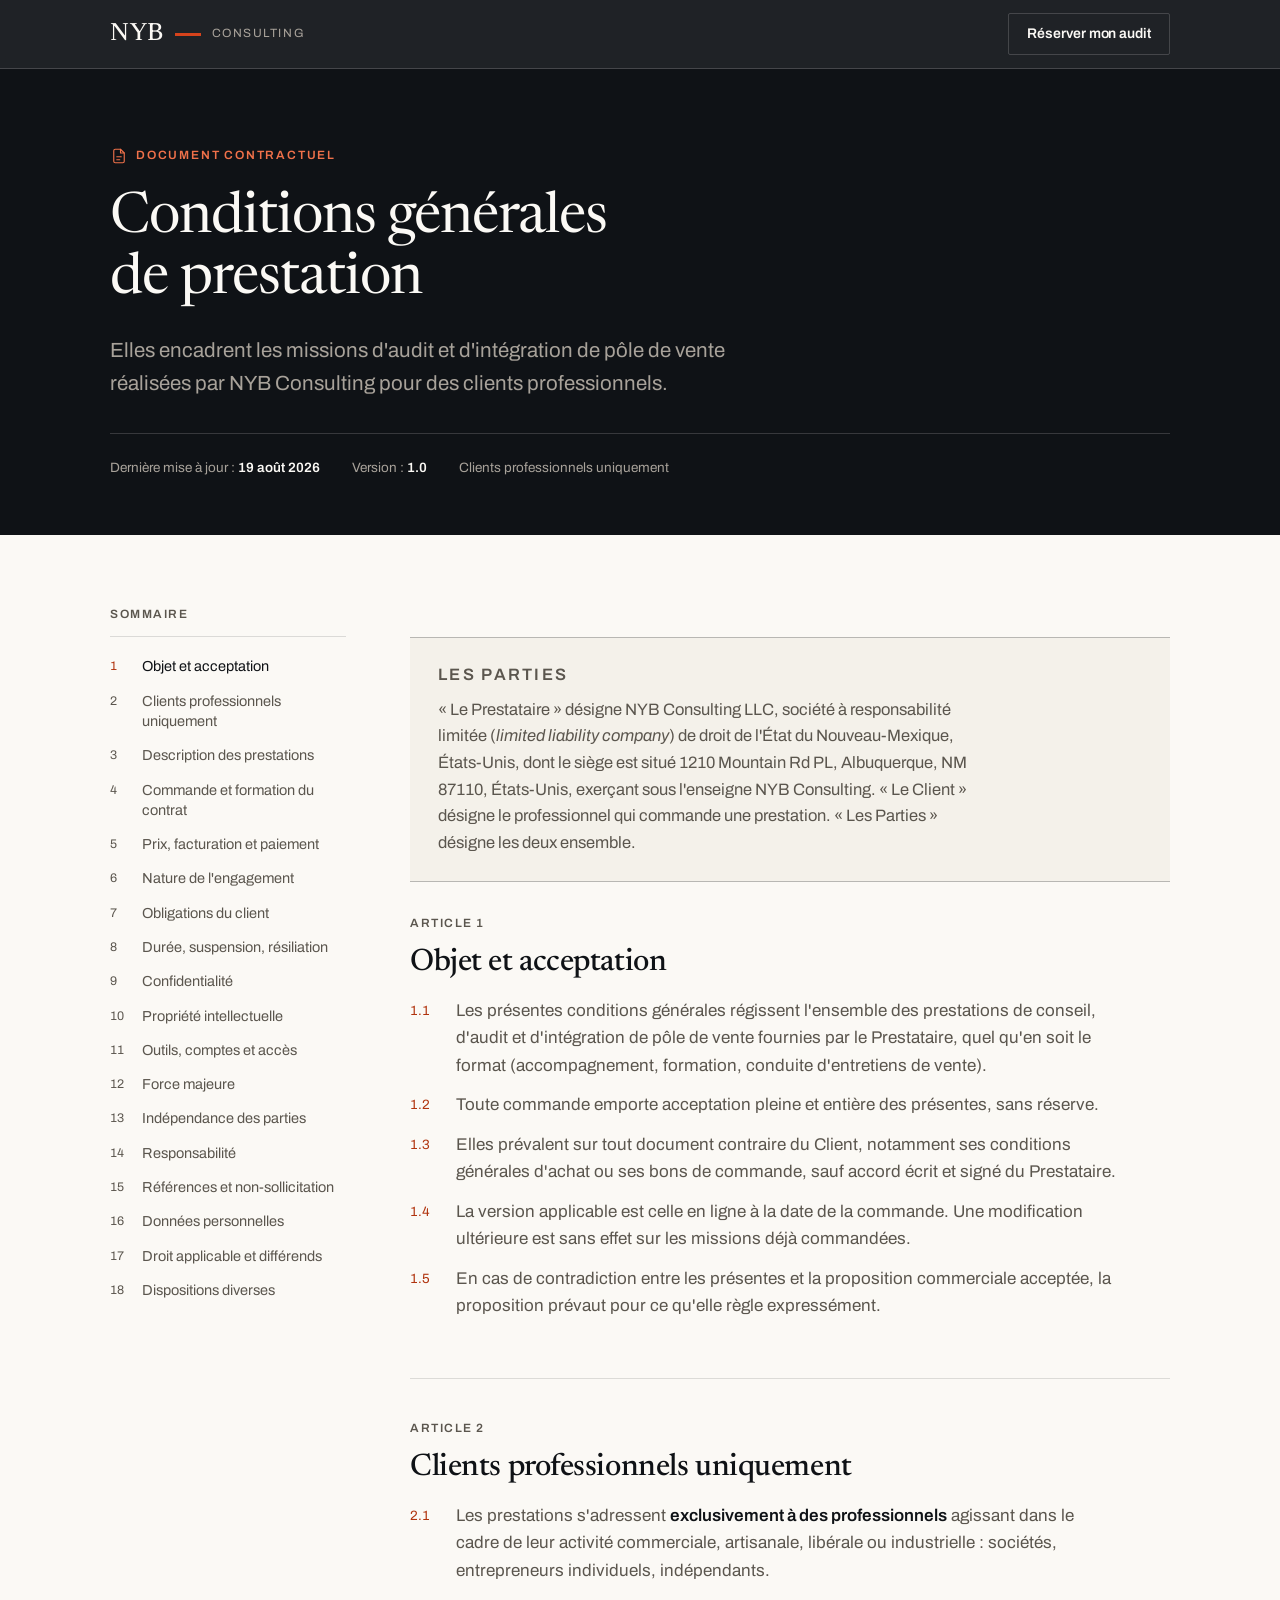
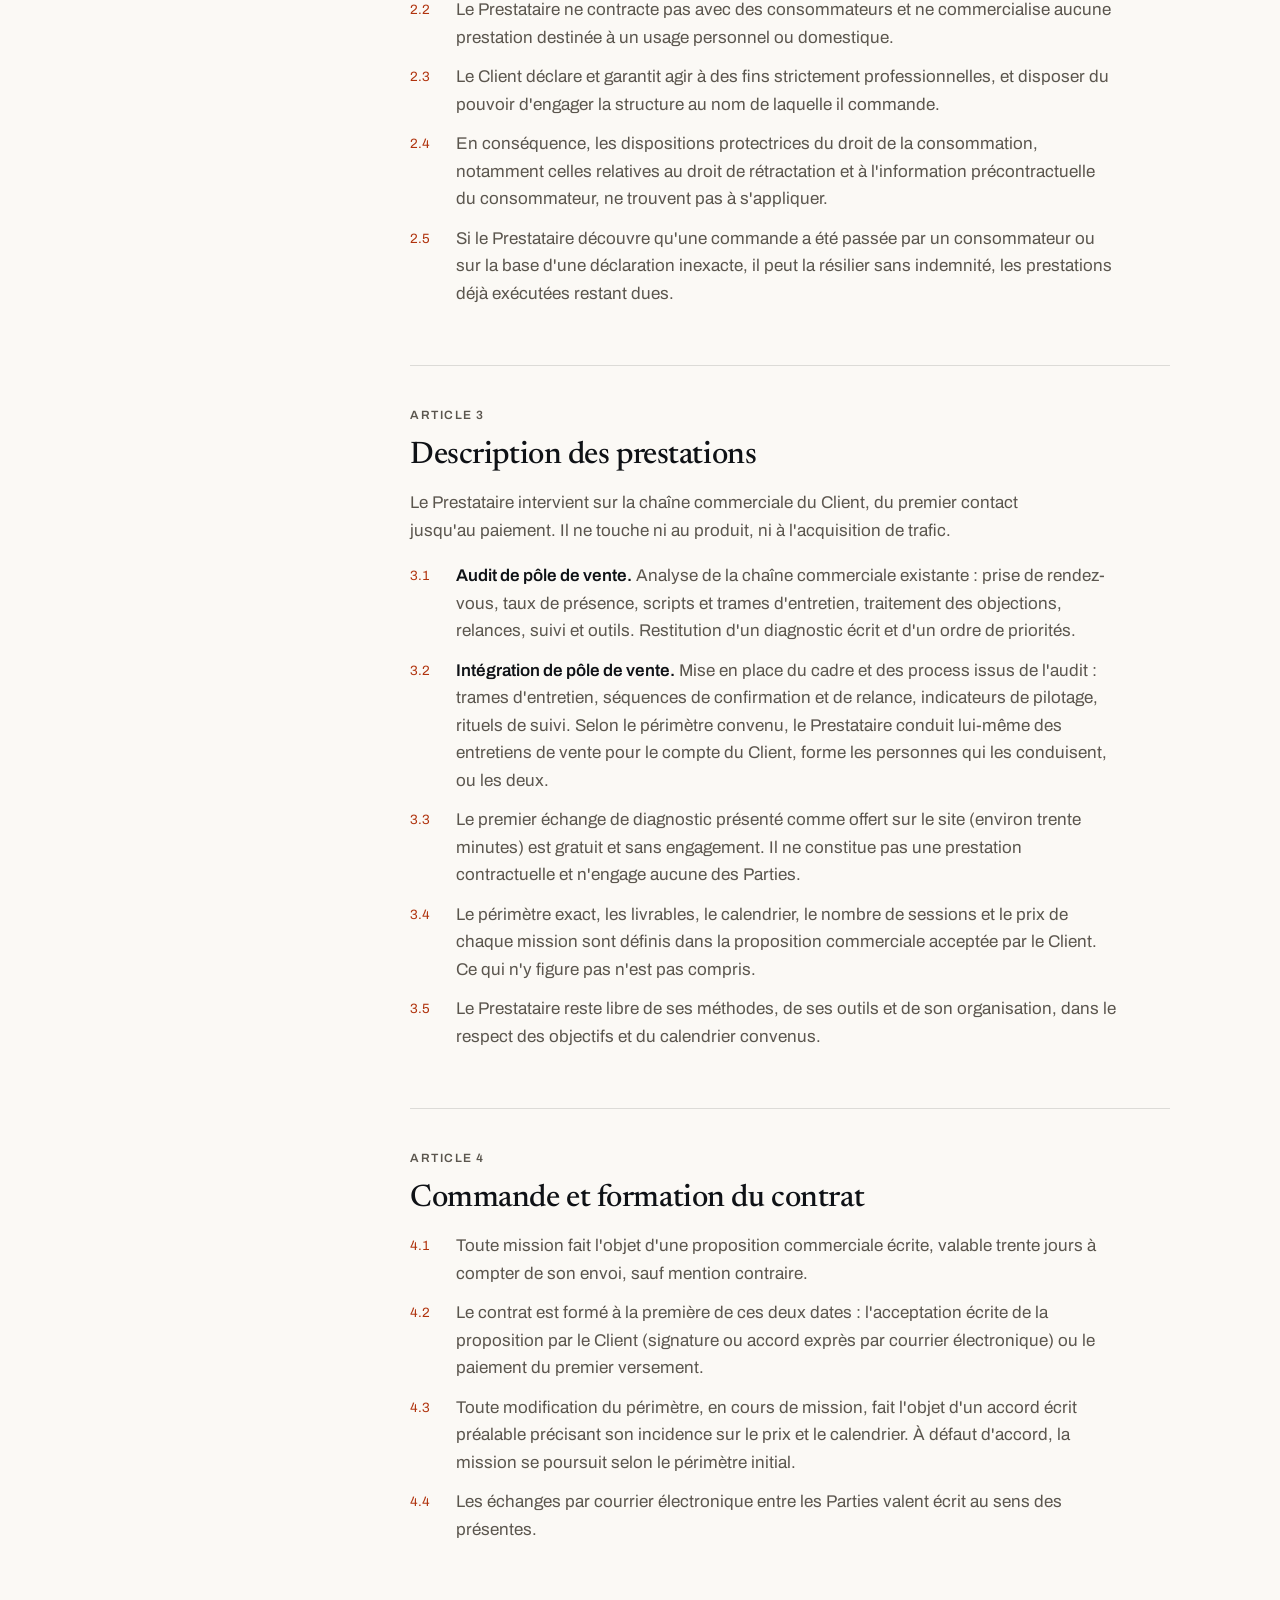
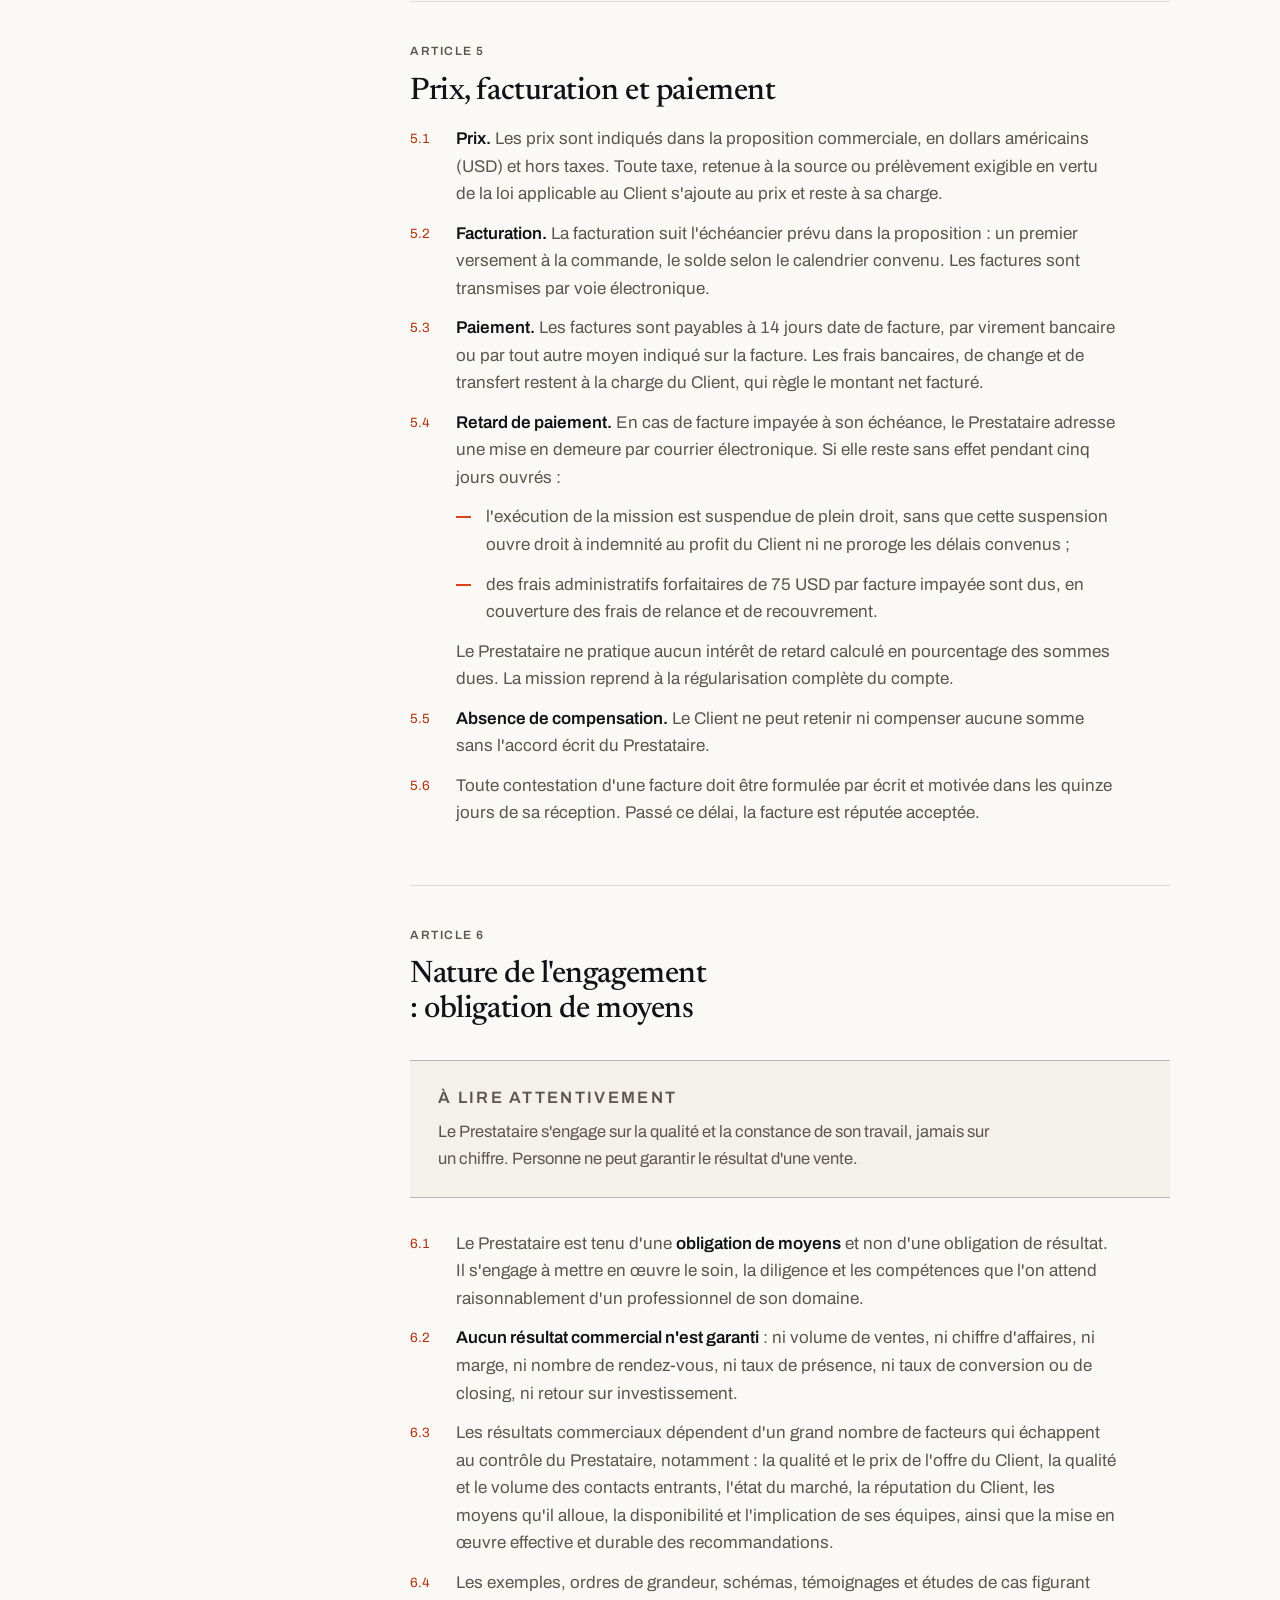
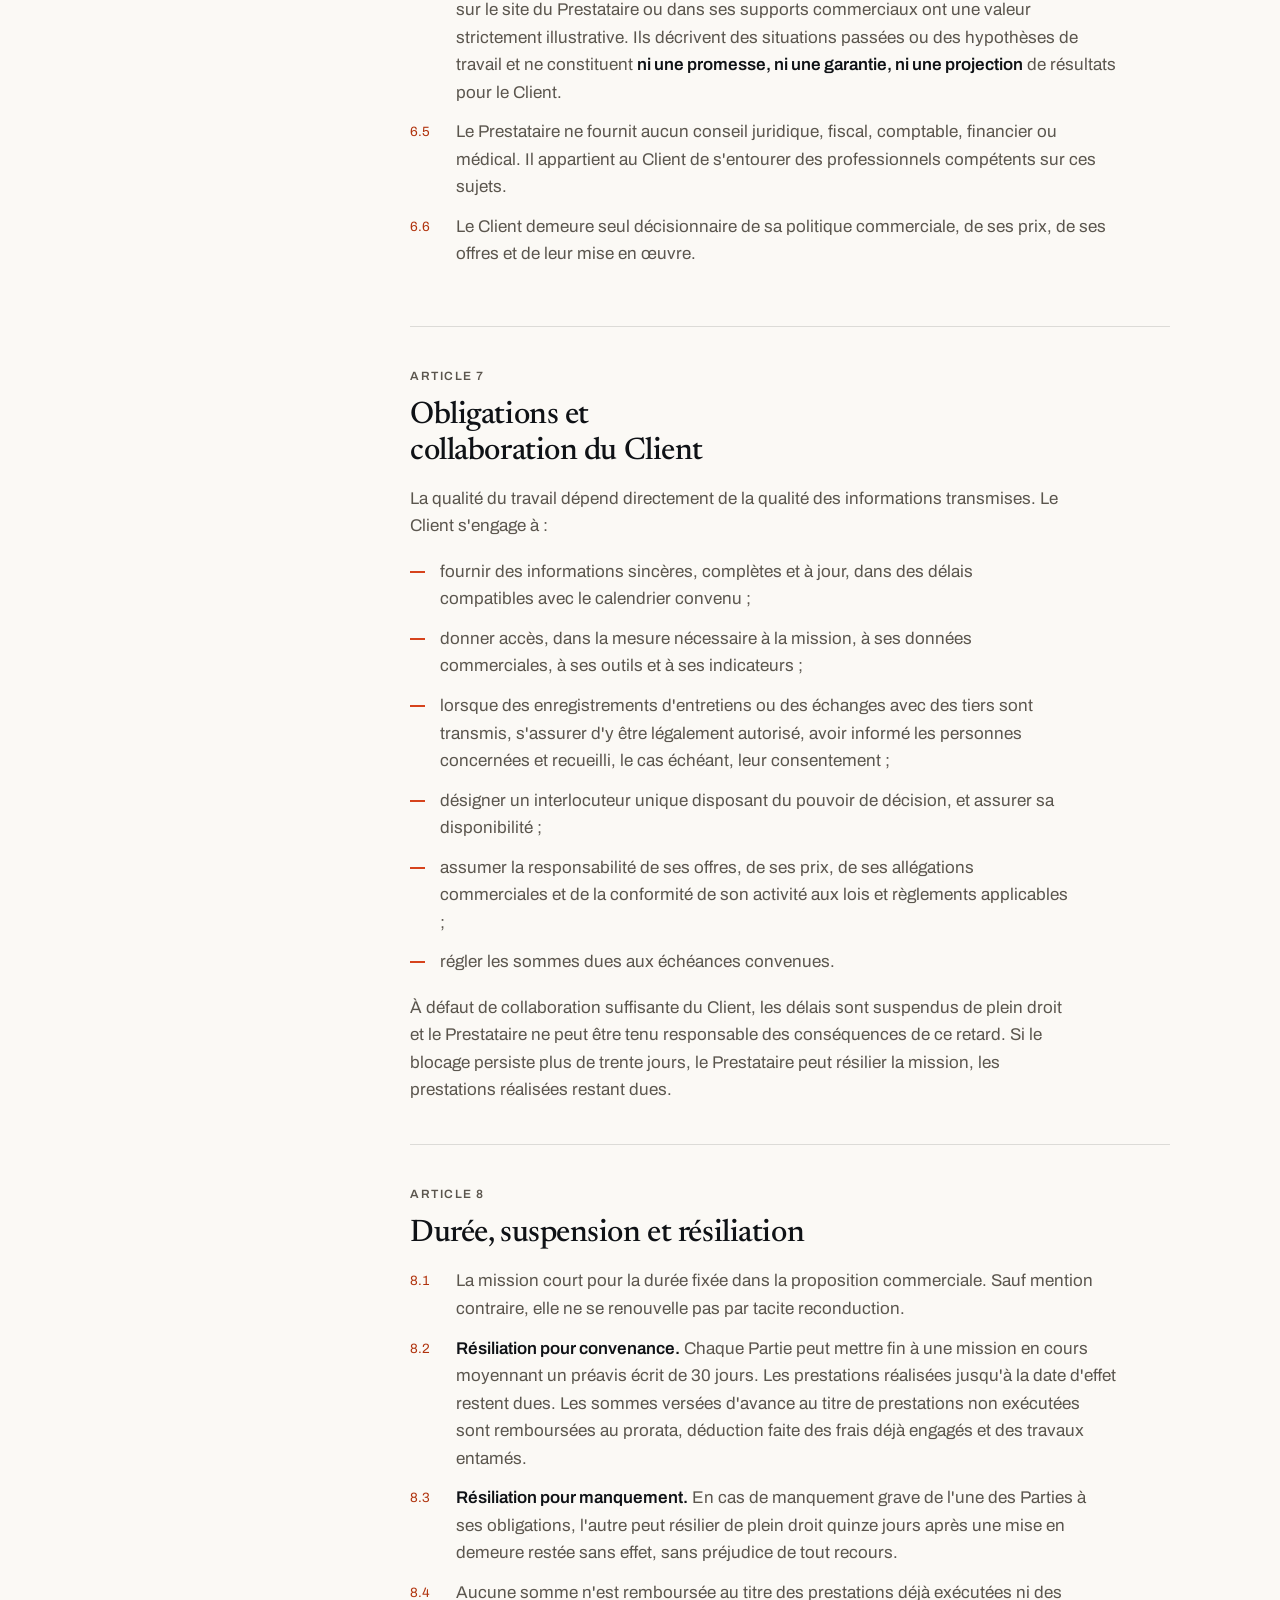
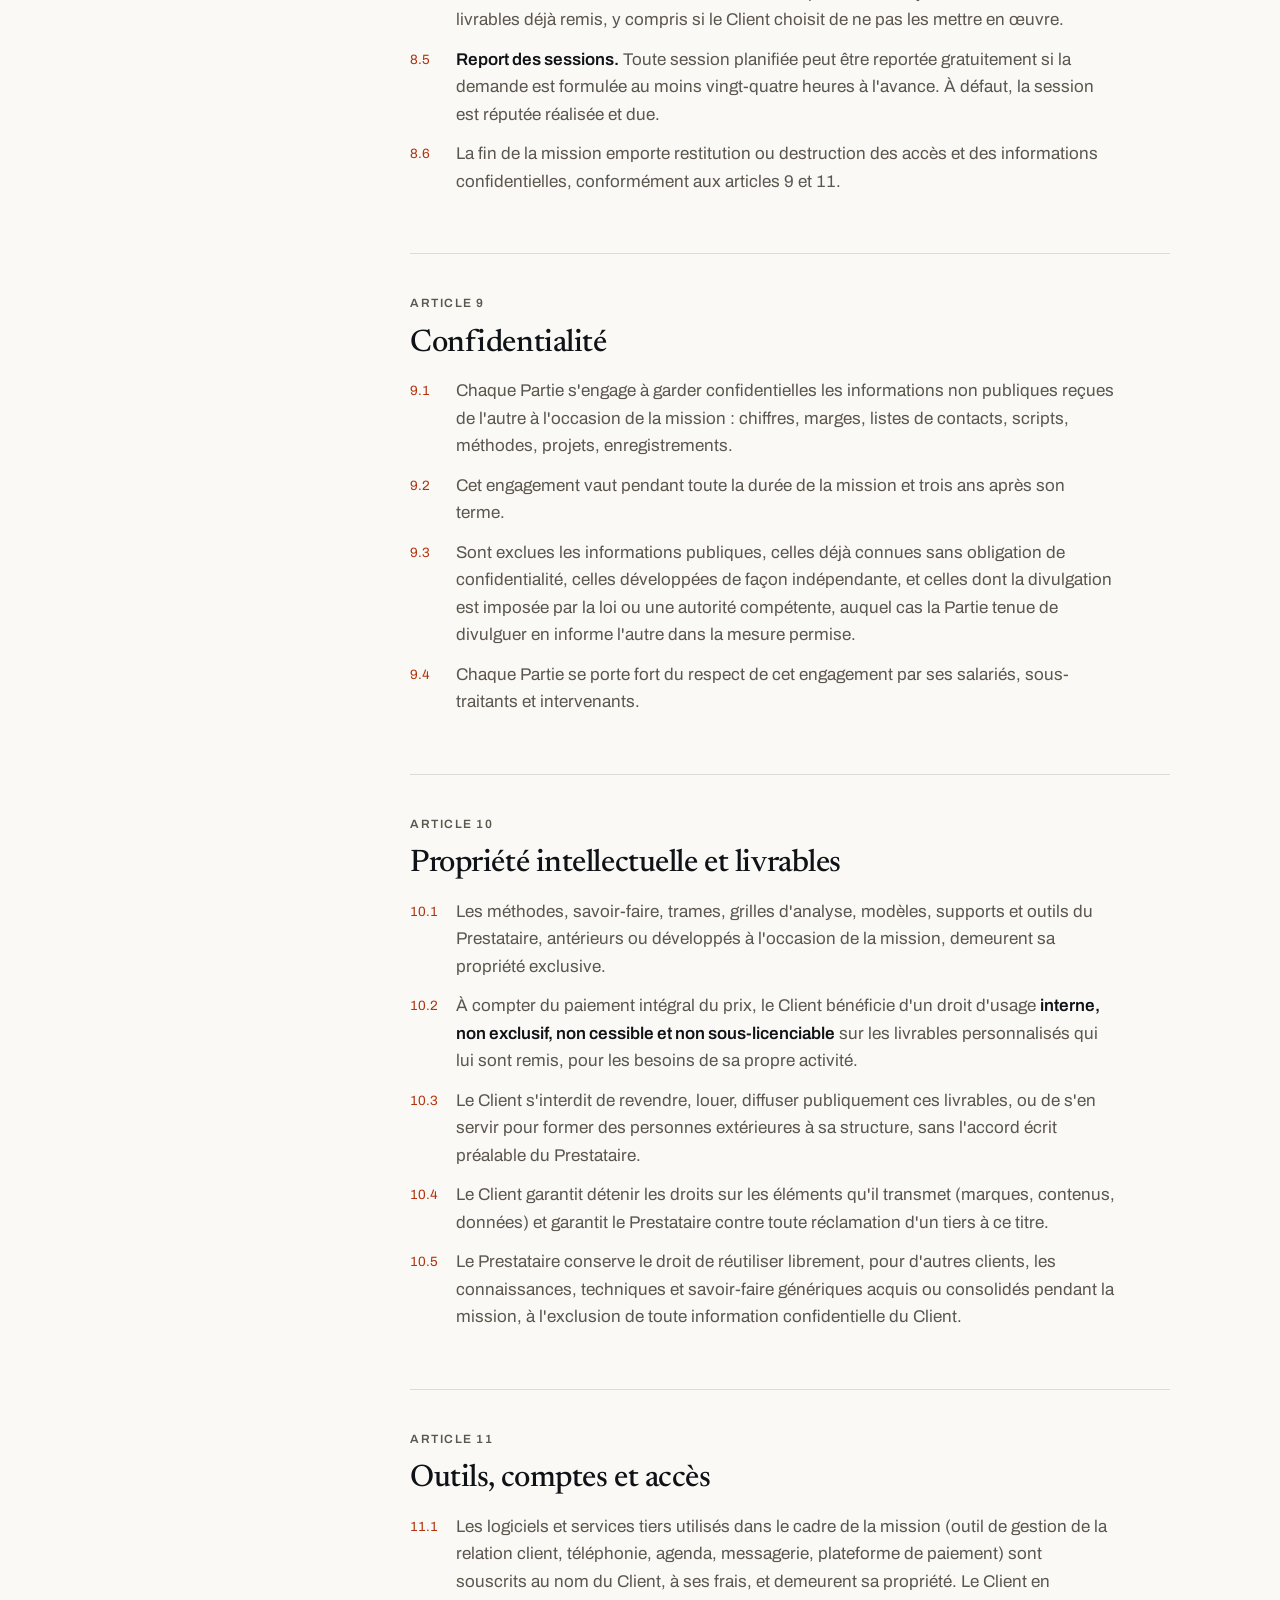
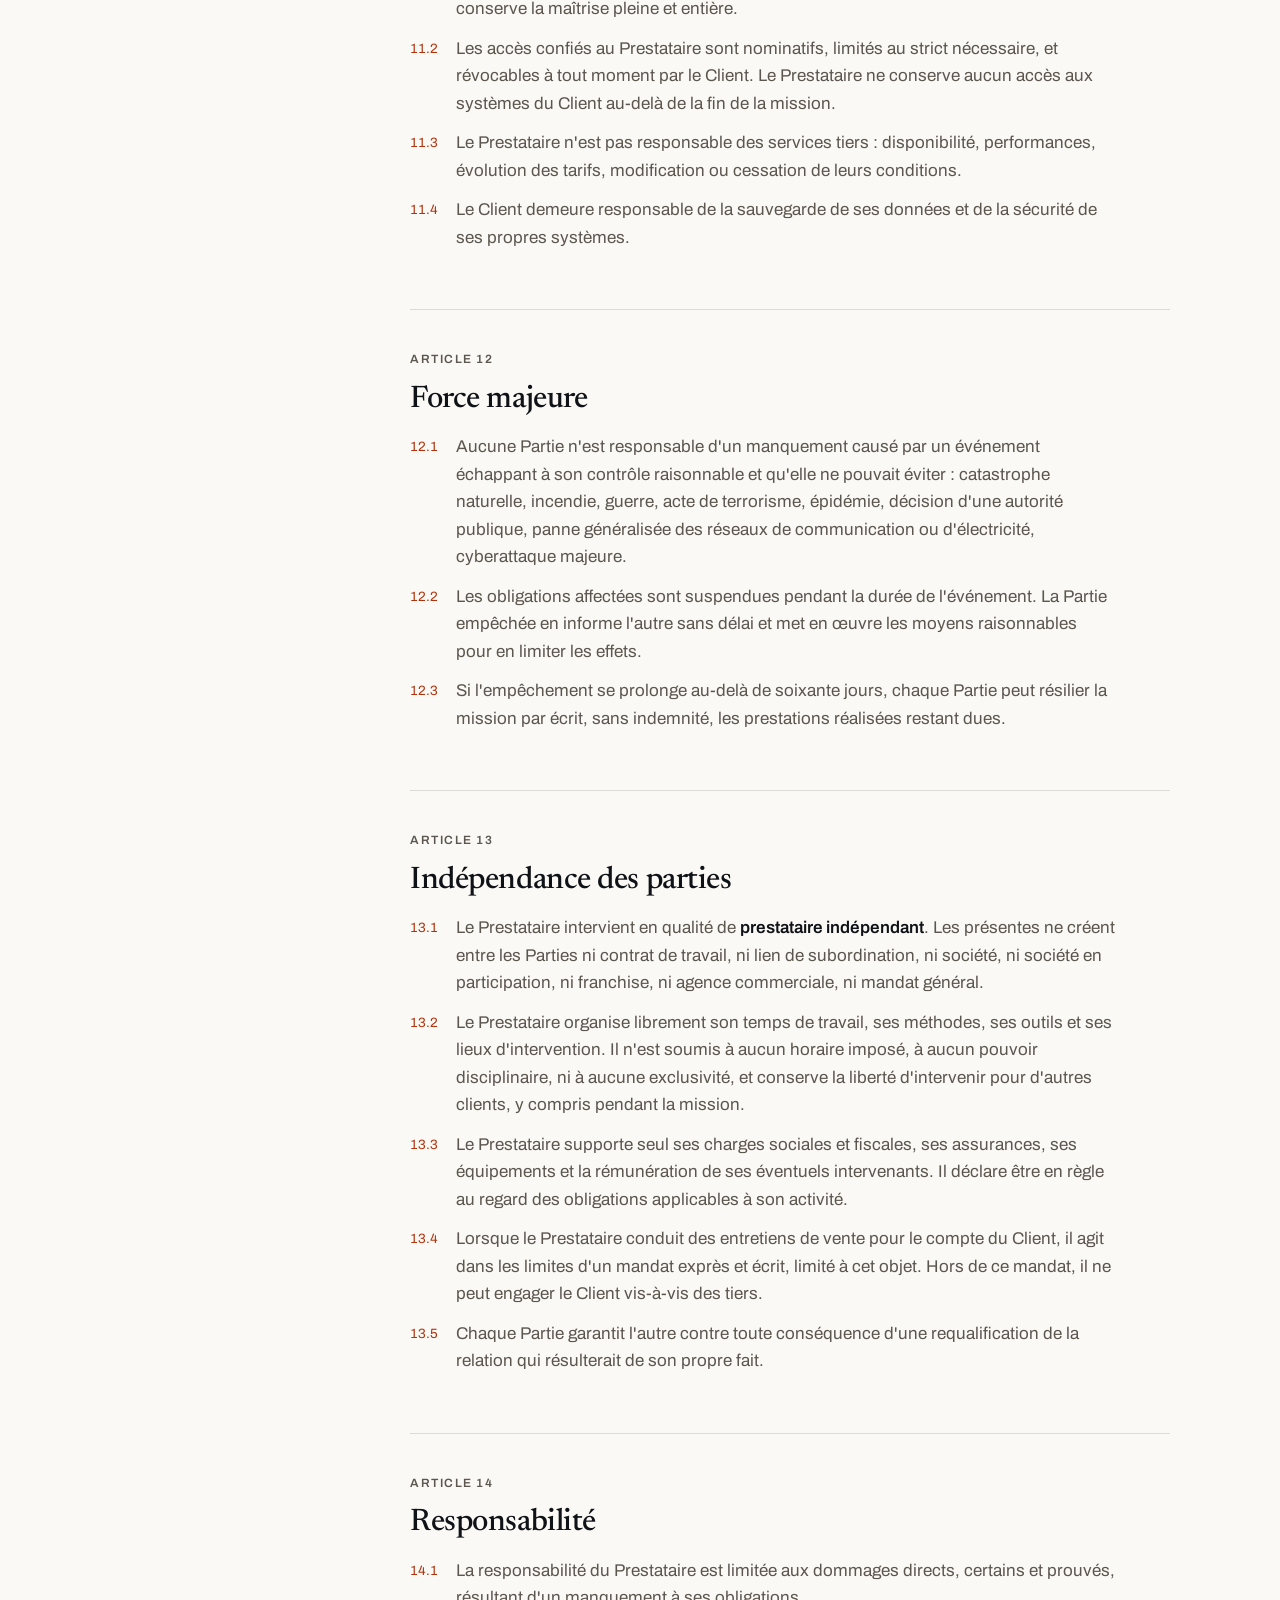
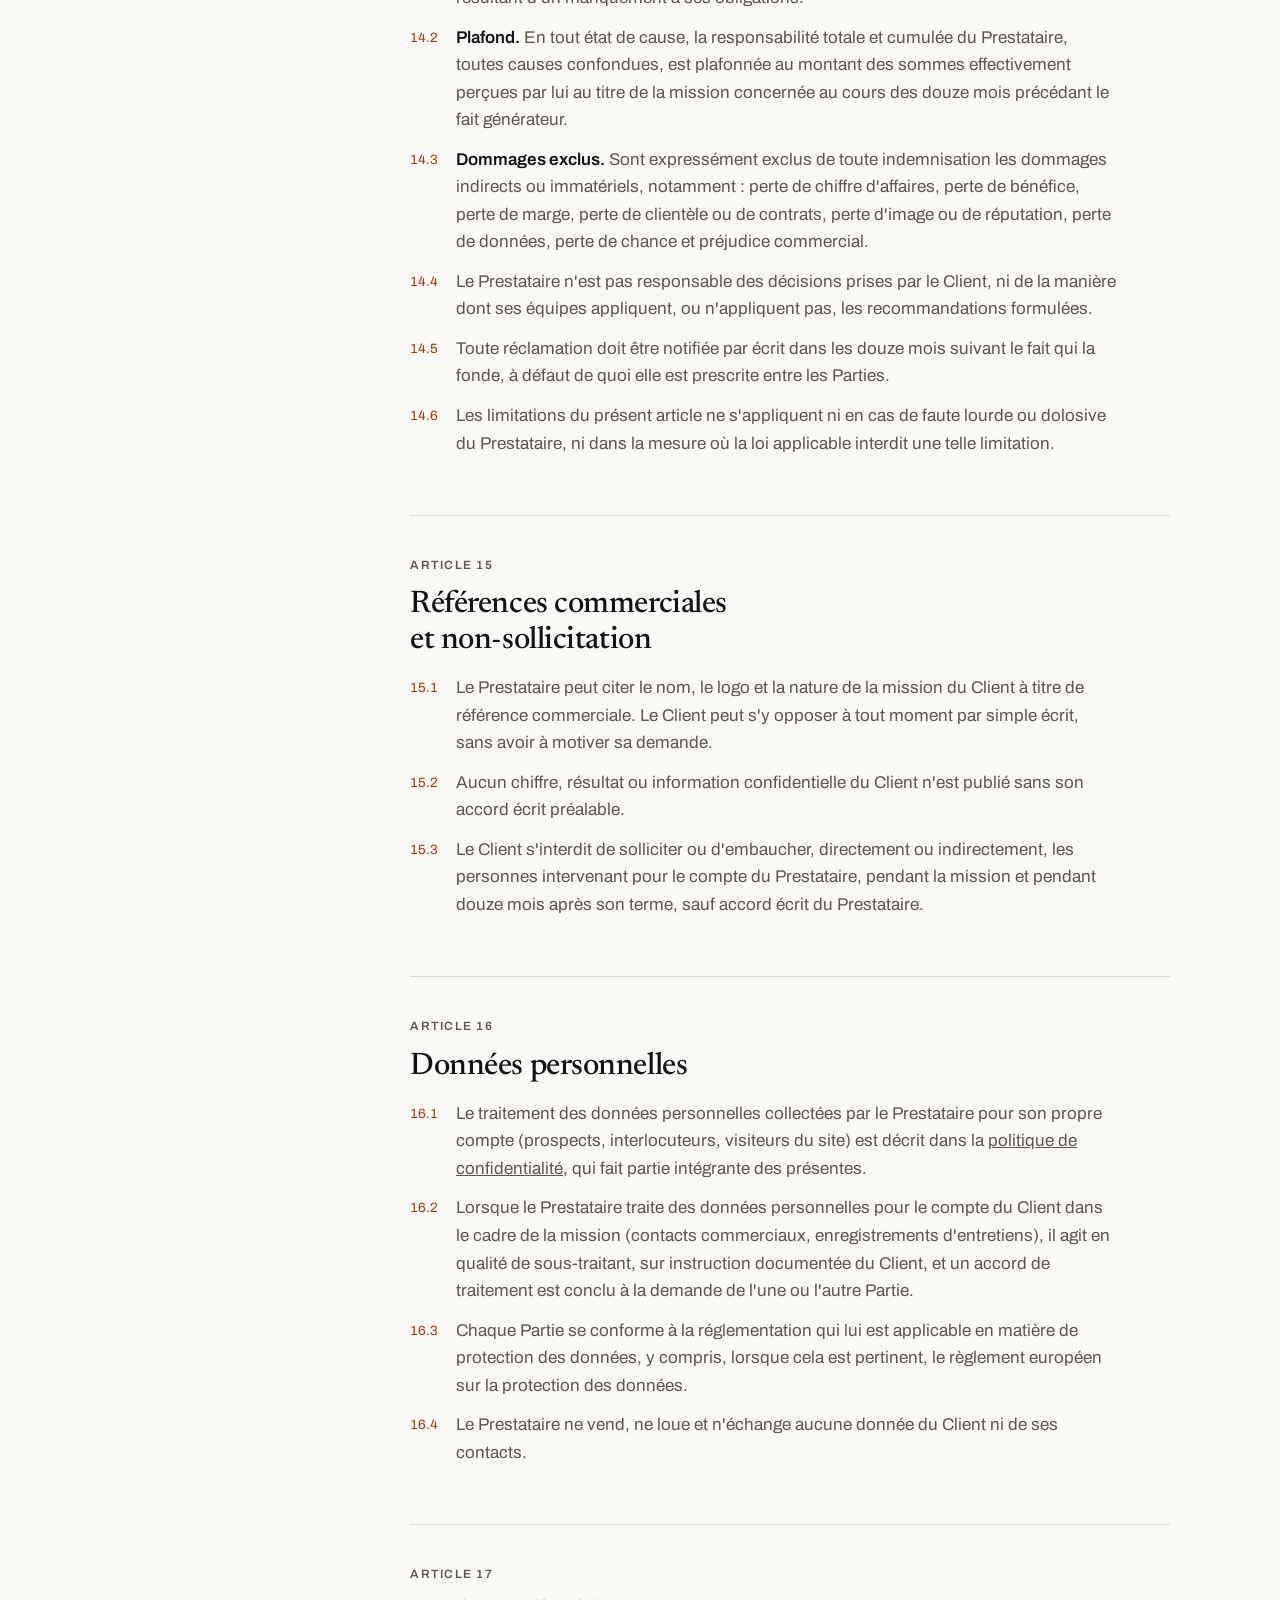
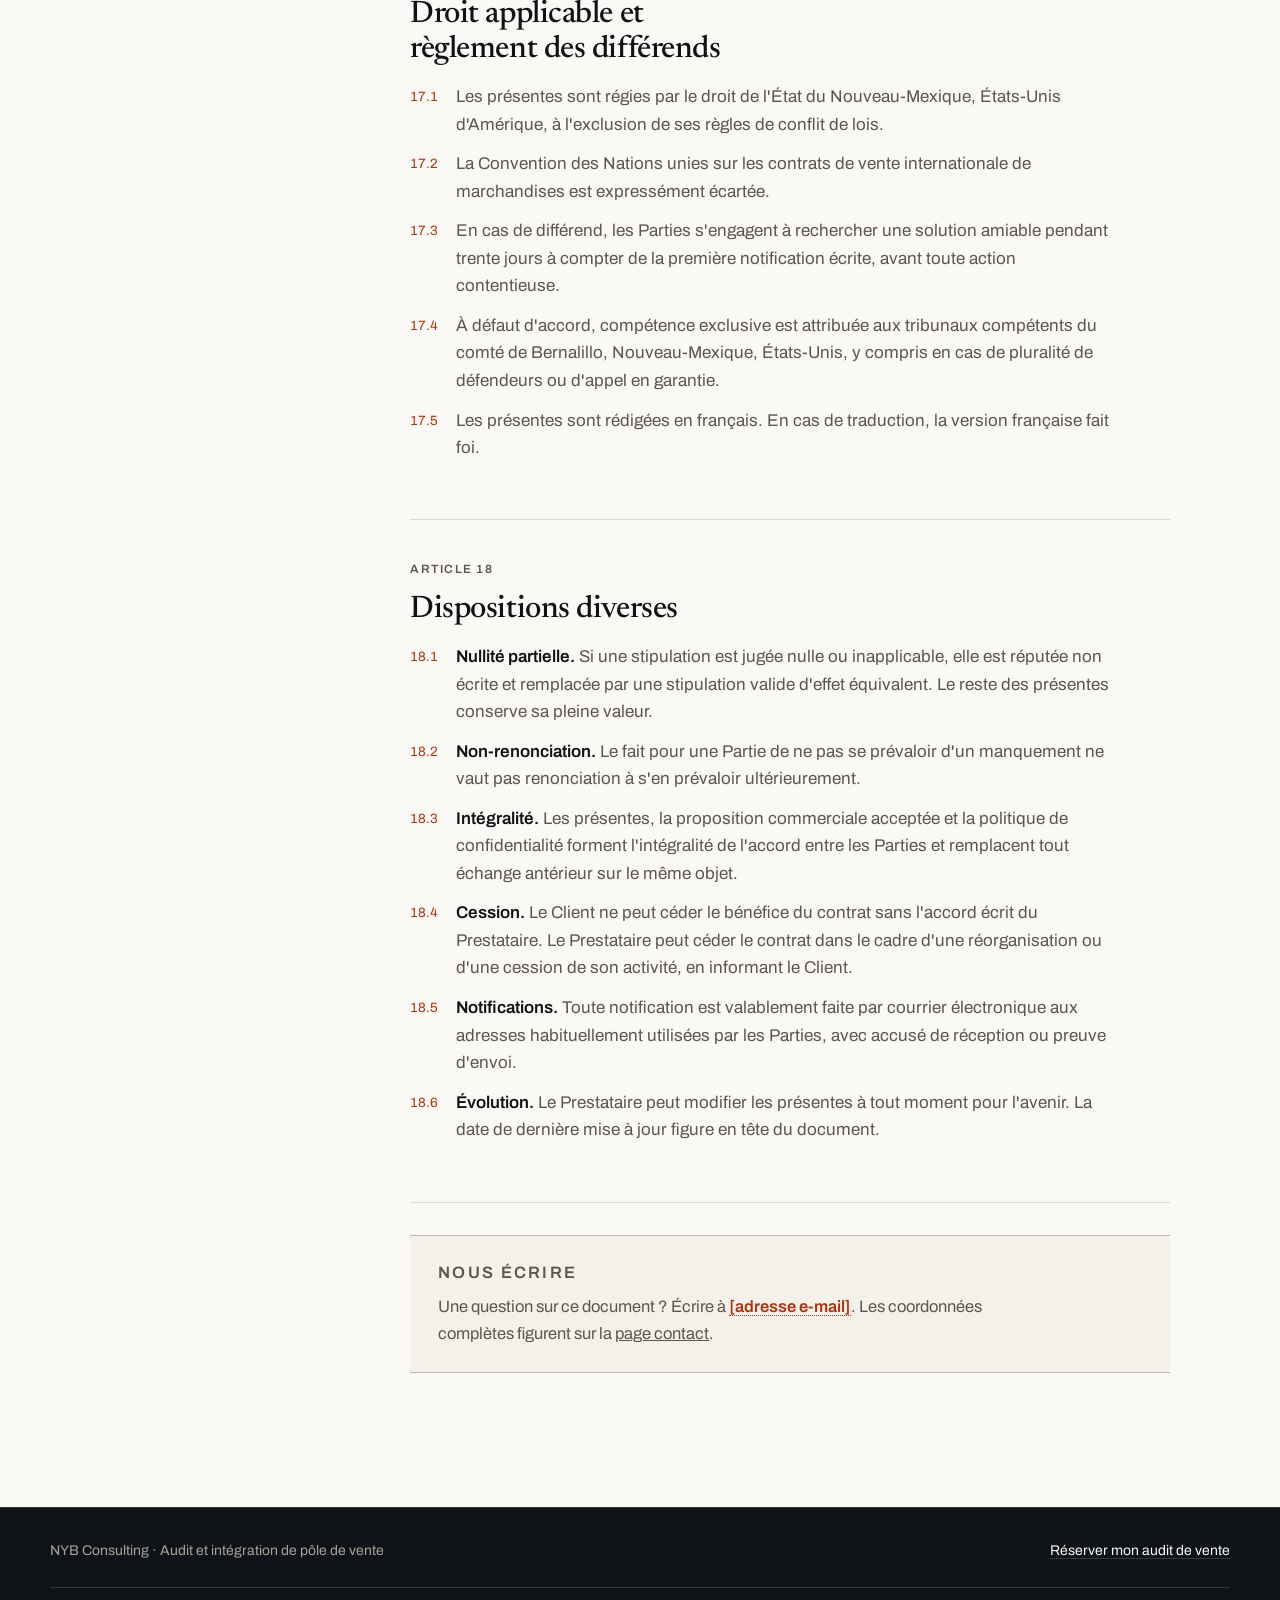
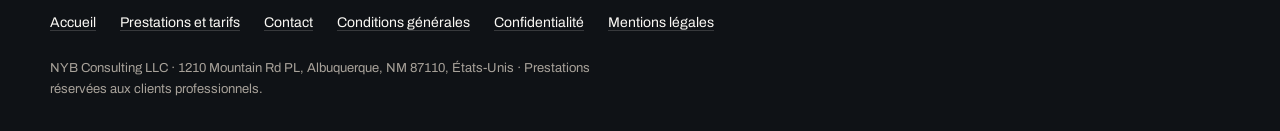
==== commit 4ba13631: "feat: identite de la societe, clauses arretees et passe de design complete Identite renseignee parto" ====
--- a/conditions-generales.html
+++ b/conditions-generales.html
@@ -6,7 +6,14 @@
 <title>Conditions générales de prestation · NYB Consulting</title>
 <meta name="description" content="Conditions générales de prestation de NYB Consulting : audit et intégration de pôle de vente. Prestations réservées aux clients professionnels.">
 <meta name="theme-color" content="#0F1216">
+<link rel="canonical" href="https://nybconsulting.com/conditions-generales.html">
 <meta name="robots" content="index, follow">
+<meta property="og:type" content="website">
+<meta property="og:locale" content="fr_FR">
+<meta property="og:site_name" content="NYB Consulting">
+<meta property="og:url" content="https://nybconsulting.com/conditions-generales.html">
+<meta property="og:title" content="Conditions générales de prestation · NYB Consulting">
+<meta property="og:description" content="Conditions générales de prestation de NYB Consulting : audit et intégration de pôle de vente. Prestations réservées aux clients professionnels.">
 <link rel="icon" href="data:image/svg+xml,<svg xmlns='http://www.w3.org/2000/svg' viewBox='0 0 32 32'><rect width='32' height='32' fill='%230F1216'/><path d='M6 24V8h2.4l7.2 11V8h2.3v16h-2.4L8.3 13v11H6z' fill='%23FBF9F5'/><path d='M20 8h2.6l2.1 4 2.1-4H29l-3.4 6.2V24h-2.3v-9.8L20 8z' fill='%23FBF9F5'/><rect x='6' y='27' width='23' height='2' fill='%23D6431C'/></svg>">
 <link rel="preconnect" href="https://fonts.googleapis.com">
 <link rel="preconnect" href="https://fonts.gstatic.com" crossorigin>
@@ -14,6 +21,8 @@
 <link rel="stylesheet" href="pages.css">
 </head>
 <body>
+
+<a class="skip" href="#doc">Aller au contenu</a>
 
 <header class="nav">
   <div class="shell nav__in">
@@ -24,6 +33,7 @@
     </a>
     <a class="btn btn--line" href="index.html#audit">Réserver mon audit</a>
   </div>
+  <div class="progress" aria-hidden="true"></div>
 </header>
 
 <main>
@@ -44,11 +54,11 @@
   </div>
 </section>
 
-<section class="doc">
+<section class="doc" id="doc">
   <div class="shell doc__grid">
 
-    <nav class="toc" aria-label="Sommaire">
-      <p class="toc__t">Sommaire</p>
+    <details class="toc" open>
+      <summary>Sommaire</summary>
       <ol>
         <li><a href="#art-1">Objet et acceptation</a></li>
         <li><a href="#art-2">Clients professionnels uniquement</a></li>
@@ -69,16 +79,19 @@
         <li><a href="#art-17">Droit applicable et différends</a></li>
         <li><a href="#art-18">Dispositions diverses</a></li>
       </ol>
-    </nav>
+    </details>
 
     <div>
 
       <div class="note">
-        <p><b>Les parties.</b> « Le Prestataire » désigne <span class="tbd">[nom légal de la LLC]</span>, société à responsabilité limitée (<i>limited liability company</i>) de droit de l'État de <span class="tbd">[État]</span>, États-Unis, dont le siège est situé <span class="tbd">[adresse complète du siège]</span>, exerçant sous l'enseigne NYB Consulting. « Le Client » désigne le professionnel qui commande une prestation. « Les Parties » désigne les deux ensemble.</p>
+        <div class="note__in">
+          <p class="note__k">Les parties</p>
+          <p>« Le Prestataire » désigne NYB Consulting LLC, société à responsabilité limitée (<i>limited liability company</i>) de droit de l'État du Nouveau-Mexique, États-Unis, dont le siège est situé 1210 Mountain Rd PL, Albuquerque, NM 87110, États-Unis, exerçant sous l'enseigne NYB Consulting. « Le Client » désigne le professionnel qui commande une prestation. « Les Parties » désigne les deux ensemble.</p>
+        </div>
       </div>
 
       <article class="art" id="art-1" style="--n:'1'">
-        <p class="art__k">Article 1</p>
+        <p class="art__k"><a href="#art-1">Article 1</a></p>
         <h2>Objet et acceptation</h2>
         <ol class="al" style="--n:'1'">
           <li>Les présentes conditions générales régissent l'ensemble des prestations de conseil, d'audit et d'intégration de pôle de vente fournies par le Prestataire, quel qu'en soit le format (accompagnement, formation, conduite d'entretiens de vente).</li>
@@ -90,7 +103,7 @@
       </article>
 
       <article class="art" id="art-2">
-        <p class="art__k">Article 2</p>
+        <p class="art__k"><a href="#art-2">Article 2</a></p>
         <h2>Clients professionnels uniquement</h2>
         <ol class="al" style="--n:'2'">
           <li>Les prestations s'adressent <strong>exclusivement à des professionnels</strong> agissant dans le cadre de leur activité commerciale, artisanale, libérale ou industrielle : sociétés, entrepreneurs individuels, indépendants.</li>
@@ -102,7 +115,7 @@
       </article>
 
       <article class="art" id="art-3">
-        <p class="art__k">Article 3</p>
+        <p class="art__k"><a href="#art-3">Article 3</a></p>
         <h2>Description des prestations</h2>
         <p>Le Prestataire intervient sur la chaîne commerciale du Client, du premier contact jusqu'au paiement. Il ne touche ni au produit, ni à l'acquisition de trafic.</p>
         <ol class="al" style="--n:'3'">
@@ -115,7 +128,7 @@
       </article>
 
       <article class="art" id="art-4">
-        <p class="art__k">Article 4</p>
+        <p class="art__k"><a href="#art-4">Article 4</a></p>
         <h2>Commande et formation du contrat</h2>
         <ol class="al" style="--n:'4'">
           <li>Toute mission fait l'objet d'une proposition commerciale écrite, valable trente jours à compter de son envoi, sauf mention contraire.</li>
@@ -126,16 +139,16 @@
       </article>
 
       <article class="art" id="art-5">
-        <p class="art__k">Article 5</p>
+        <p class="art__k"><a href="#art-5">Article 5</a></p>
         <h2>Prix, facturation et paiement</h2>
         <ol class="al" style="--n:'5'">
-          <li><strong>Prix.</strong> Les prix sont indiqués dans la proposition commerciale, en <span class="tbd">[devise]</span> et hors taxes. Toute taxe, retenue à la source ou prélèvement exigible en vertu de la loi applicable au Client s'ajoute au prix et reste à sa charge.</li>
+          <li><strong>Prix.</strong> Les prix sont indiqués dans la proposition commerciale, en dollars américains (USD) et hors taxes. Toute taxe, retenue à la source ou prélèvement exigible en vertu de la loi applicable au Client s'ajoute au prix et reste à sa charge.</li>
           <li><strong>Facturation.</strong> La facturation suit l'échéancier prévu dans la proposition : un premier versement à la commande, le solde selon le calendrier convenu. Les factures sont transmises par voie électronique.</li>
-          <li><strong>Paiement.</strong> Les factures sont payables à <span class="tbd">[délai de paiement en jours]</span> jours date de facture, par virement bancaire ou par tout autre moyen indiqué sur la facture. Les frais bancaires, de change et de transfert restent à la charge du Client, qui règle le montant net facturé.</li>
-          <li><strong>Retard de paiement.</strong> En cas de facture impayée à son échéance, le Prestataire adresse une mise en demeure par courrier électronique. Si elle reste sans effet pendant <span class="tbd">[délai de mise en demeure en jours ouvrés]</span> jours ouvrés :
+          <li><strong>Paiement.</strong> Les factures sont payables à 14 jours date de facture, par virement bancaire ou par tout autre moyen indiqué sur la facture. Les frais bancaires, de change et de transfert restent à la charge du Client, qui règle le montant net facturé.</li>
+          <li><strong>Retard de paiement.</strong> En cas de facture impayée à son échéance, le Prestataire adresse une mise en demeure par courrier électronique. Si elle reste sans effet pendant cinq jours ouvrés :
             <ul class="tirets" style="margin:12px 0">
               <li>l'exécution de la mission est suspendue de plein droit, sans que cette suspension ouvre droit à indemnité au profit du Client ni ne proroge les délais convenus ;</li>
-              <li>des frais administratifs forfaitaires de <span class="tbd">[frais de retard]</span> par facture impayée sont dus, en couverture des frais de relance et de recouvrement.</li>
+              <li>des frais administratifs forfaitaires de 75 USD par facture impayée sont dus, en couverture des frais de relance et de recouvrement.</li>
             </ul>
             Le Prestataire ne pratique aucun intérêt de retard calculé en pourcentage des sommes dues. La mission reprend à la régularisation complète du compte.</li>
           <li><strong>Absence de compensation.</strong> Le Client ne peut retenir ni compenser aucune somme sans l'accord écrit du Prestataire.</li>
@@ -144,11 +157,14 @@
       </article>
 
       <article class="art" id="art-6">
-        <p class="art__k">Article 6</p>
+        <p class="art__k"><a href="#art-6">Article 6</a></p>
         <h2>Nature de l'engagement : obligation de moyens</h2>
         <div class="note">
-          <p><b>À lire attentivement.</b> Le Prestataire s'engage sur la qualité et la constance de son travail, jamais sur un chiffre. Personne ne peut garantir le résultat d'une vente.</p>
+        <div class="note__in">
+          <p class="note__k">À lire attentivement</p>
+          <p>Le Prestataire s'engage sur la qualité et la constance de son travail, jamais sur un chiffre. Personne ne peut garantir le résultat d'une vente.</p>
         </div>
+      </div>
         <ol class="al" style="--n:'6'">
           <li>Le Prestataire est tenu d'une <strong>obligation de moyens</strong> et non d'une obligation de résultat. Il s'engage à mettre en œuvre le soin, la diligence et les compétences que l'on attend raisonnablement d'un professionnel de son domaine.</li>
           <li><strong>Aucun résultat commercial n'est garanti</strong> : ni volume de ventes, ni chiffre d'affaires, ni marge, ni nombre de rendez-vous, ni taux de présence, ni taux de conversion ou de closing, ni retour sur investissement.</li>
@@ -160,7 +176,7 @@
       </article>
 
       <article class="art" id="art-7">
-        <p class="art__k">Article 7</p>
+        <p class="art__k"><a href="#art-7">Article 7</a></p>
         <h2>Obligations et collaboration du Client</h2>
         <p>La qualité du travail dépend directement de la qualité des informations transmises. Le Client s'engage à :</p>
         <ul class="tirets">
@@ -175,11 +191,11 @@
       </article>
 
       <article class="art" id="art-8">
-        <p class="art__k">Article 8</p>
+        <p class="art__k"><a href="#art-8">Article 8</a></p>
         <h2>Durée, suspension et résiliation</h2>
         <ol class="al" style="--n:'8'">
           <li>La mission court pour la durée fixée dans la proposition commerciale. Sauf mention contraire, elle ne se renouvelle pas par tacite reconduction.</li>
-          <li><strong>Résiliation pour convenance.</strong> Chaque Partie peut mettre fin à une mission en cours moyennant un préavis écrit de <span class="tbd">[préavis en jours]</span> jours. Les prestations réalisées jusqu'à la date d'effet restent dues. Les sommes versées d'avance au titre de prestations non exécutées sont remboursées au prorata, déduction faite des frais déjà engagés et des travaux entamés.</li>
+          <li><strong>Résiliation pour convenance.</strong> Chaque Partie peut mettre fin à une mission en cours moyennant un préavis écrit de 30 jours. Les prestations réalisées jusqu'à la date d'effet restent dues. Les sommes versées d'avance au titre de prestations non exécutées sont remboursées au prorata, déduction faite des frais déjà engagés et des travaux entamés.</li>
           <li><strong>Résiliation pour manquement.</strong> En cas de manquement grave de l'une des Parties à ses obligations, l'autre peut résilier de plein droit quinze jours après une mise en demeure restée sans effet, sans préjudice de tout recours.</li>
           <li>Aucune somme n'est remboursée au titre des prestations déjà exécutées ni des livrables déjà remis, y compris si le Client choisit de ne pas les mettre en œuvre.</li>
           <li><strong>Report des sessions.</strong> Toute session planifiée peut être reportée gratuitement si la demande est formulée au moins vingt-quatre heures à l'avance. À défaut, la session est réputée réalisée et due.</li>
@@ -188,7 +204,7 @@
       </article>
 
       <article class="art" id="art-9">
-        <p class="art__k">Article 9</p>
+        <p class="art__k"><a href="#art-9">Article 9</a></p>
         <h2>Confidentialité</h2>
         <ol class="al" style="--n:'9'">
           <li>Chaque Partie s'engage à garder confidentielles les informations non publiques reçues de l'autre à l'occasion de la mission : chiffres, marges, listes de contacts, scripts, méthodes, projets, enregistrements.</li>
@@ -199,7 +215,7 @@
       </article>
 
       <article class="art" id="art-10">
-        <p class="art__k">Article 10</p>
+        <p class="art__k"><a href="#art-10">Article 10</a></p>
         <h2>Propriété intellectuelle et livrables</h2>
         <ol class="al" style="--n:'10'">
           <li>Les méthodes, savoir-faire, trames, grilles d'analyse, modèles, supports et outils du Prestataire, antérieurs ou développés à l'occasion de la mission, demeurent sa propriété exclusive.</li>
@@ -211,7 +227,7 @@
       </article>
 
       <article class="art" id="art-11">
-        <p class="art__k">Article 11</p>
+        <p class="art__k"><a href="#art-11">Article 11</a></p>
         <h2>Outils, comptes et accès</h2>
         <ol class="al" style="--n:'11'">
           <li>Les logiciels et services tiers utilisés dans le cadre de la mission (outil de gestion de la relation client, téléphonie, agenda, messagerie, plateforme de paiement) sont souscrits au nom du Client, à ses frais, et demeurent sa propriété. Le Client en conserve la maîtrise pleine et entière.</li>
@@ -222,7 +238,7 @@
       </article>
 
       <article class="art" id="art-12">
-        <p class="art__k">Article 12</p>
+        <p class="art__k"><a href="#art-12">Article 12</a></p>
         <h2>Force majeure</h2>
         <ol class="al" style="--n:'12'">
           <li>Aucune Partie n'est responsable d'un manquement causé par un événement échappant à son contrôle raisonnable et qu'elle ne pouvait éviter : catastrophe naturelle, incendie, guerre, acte de terrorisme, épidémie, décision d'une autorité publique, panne généralisée des réseaux de communication ou d'électricité, cyberattaque majeure.</li>
@@ -232,7 +248,7 @@
       </article>
 
       <article class="art" id="art-13">
-        <p class="art__k">Article 13</p>
+        <p class="art__k"><a href="#art-13">Article 13</a></p>
         <h2>Indépendance des parties</h2>
         <ol class="al" style="--n:'13'">
           <li>Le Prestataire intervient en qualité de <strong>prestataire indépendant</strong>. Les présentes ne créent entre les Parties ni contrat de travail, ni lien de subordination, ni société, ni société en participation, ni franchise, ni agence commerciale, ni mandat général.</li>
@@ -244,7 +260,7 @@
       </article>
 
       <article class="art" id="art-14">
-        <p class="art__k">Article 14</p>
+        <p class="art__k"><a href="#art-14">Article 14</a></p>
         <h2>Responsabilité</h2>
         <ol class="al" style="--n:'14'">
           <li>La responsabilité du Prestataire est limitée aux dommages directs, certains et prouvés, résultant d'un manquement à ses obligations.</li>
@@ -257,7 +273,7 @@
       </article>
 
       <article class="art" id="art-15">
-        <p class="art__k">Article 15</p>
+        <p class="art__k"><a href="#art-15">Article 15</a></p>
         <h2>Références commerciales et non-sollicitation</h2>
         <ol class="al" style="--n:'15'">
           <li>Le Prestataire peut citer le nom, le logo et la nature de la mission du Client à titre de référence commerciale. Le Client peut s'y opposer à tout moment par simple écrit, sans avoir à motiver sa demande.</li>
@@ -267,7 +283,7 @@
       </article>
 
       <article class="art" id="art-16">
-        <p class="art__k">Article 16</p>
+        <p class="art__k"><a href="#art-16">Article 16</a></p>
         <h2>Données personnelles</h2>
         <ol class="al" style="--n:'16'">
           <li>Le traitement des données personnelles collectées par le Prestataire pour son propre compte (prospects, interlocuteurs, visiteurs du site) est décrit dans la <a href="confidentialite.html">politique de confidentialité</a>, qui fait partie intégrante des présentes.</li>
@@ -278,19 +294,19 @@
       </article>
 
       <article class="art" id="art-17">
-        <p class="art__k">Article 17</p>
+        <p class="art__k"><a href="#art-17">Article 17</a></p>
         <h2>Droit applicable et règlement des différends</h2>
         <ol class="al" style="--n:'17'">
-          <li>Les présentes sont régies par le droit de l'État de <span class="tbd">[État]</span>, États-Unis d'Amérique, à l'exclusion de ses règles de conflit de lois.</li>
+          <li>Les présentes sont régies par le droit de l'État du Nouveau-Mexique, États-Unis d'Amérique, à l'exclusion de ses règles de conflit de lois.</li>
           <li>La Convention des Nations unies sur les contrats de vente internationale de marchandises est expressément écartée.</li>
           <li>En cas de différend, les Parties s'engagent à rechercher une solution amiable pendant trente jours à compter de la première notification écrite, avant toute action contentieuse.</li>
-          <li>À défaut d'accord, compétence exclusive est attribuée aux tribunaux compétents de <span class="tbd">[comté et État du siège]</span>, États-Unis, y compris en cas de pluralité de défendeurs ou d'appel en garantie.</li>
+          <li>À défaut d'accord, compétence exclusive est attribuée aux tribunaux compétents du comté de Bernalillo, Nouveau-Mexique, États-Unis, y compris en cas de pluralité de défendeurs ou d'appel en garantie.</li>
           <li>Les présentes sont rédigées en français. En cas de traduction, la version française fait foi.</li>
         </ol>
       </article>
 
       <article class="art" id="art-18">
-        <p class="art__k">Article 18</p>
+        <p class="art__k"><a href="#art-18">Article 18</a></p>
         <h2>Dispositions diverses</h2>
         <ol class="al" style="--n:'18'">
           <li><strong>Nullité partielle.</strong> Si une stipulation est jugée nulle ou inapplicable, elle est réputée non écrite et remplacée par une stipulation valide d'effet équivalent. Le reste des présentes conserve sa pleine valeur.</li>
@@ -302,8 +318,11 @@
         </ol>
       </article>
 
-      <div class="note" style="margin-top:34px">
-        <p><b>Une question sur ce document ?</b> Écrire à <span class="tbd">[adresse e-mail de contact]</span>. Les coordonnées complètes figurent sur la <a href="contact.html">page contact</a>.</p>
+      <div class="note">
+        <div class="note__in">
+          <p class="note__k">Nous écrire</p>
+          <p>Une question sur ce document ? Écrire à <span class="tbd">[adresse e-mail]</span>. Les coordonnées complètes figurent sur la <a href="contact.html">page contact</a>.</p>
+        </div>
       </div>
 
     </div>
@@ -326,9 +345,11 @@
       <li><a href="confidentialite.html">Confidentialité</a></li>
       <li><a href="mentions-legales.html">Mentions légales</a></li>
     </ul>
-    <p class="foot__legal"><span class="tbd">[nom légal de la LLC]</span> · <span class="tbd">[adresse complète du siège]</span> · Prestations réservées aux clients professionnels.</p>
+    <p class="foot__legal">NYB Consulting LLC · 1210 Mountain Rd PL, Albuquerque, NM 87110, États-Unis · Prestations réservées aux clients professionnels.</p>
   </div>
 </footer>
 
+<script src="pages.js" defer></script>
+
 </body>
 </html>
--- a/pages.css
+++ b/pages.css
@@ -1,76 +1,105 @@
 /* ==========================================================================
    NYB Consulting · feuille commune aux pages secondaires
-   (mentions légales, conditions générales, confidentialité, prestations,
-   contact). Même monde visuel que la page de vente : encre profonde, papier
-   chaud, filets d'un cheveu, chiffres tabulaires, un seul rouge qui marque.
-   La page de vente garde son CSS embarqué : elle n'a besoin de rien d'autre.
+   ------------------------------------------------------------------------
+   Le monde : un rapport d'audit imprimé. Encre profonde, papier chaud,
+   filets d'un cheveu, chiffres tabulaires, un seul rouge qui ne sert qu'à
+   marquer. Rien de décoratif : ce qui est marqué est ce qui compte.
+
+   Un seul mouvement d'arrivée : le document s'ouvre. Ensuite, plus rien ne
+   bouge tout seul. Le sommaire suit la lecture, c'est un repère, pas un effet.
+
+   La page de vente (index.html) garde son CSS embarqué : elle est autonome.
    ========================================================================== */
+
+/* --------------------------------------------------------------- jetons */
 :root{
+  /* surfaces */
   --ink:#0F1216;
-  --ink-2:#171C22;
   --paper:#FBF9F5;
-  --paper-2:#F2EEE7;
-
-  --quiet:#5F5A52;
-  --quiet-ink:#A8A29A;
-
-  --accent:#D6431C;
-  --accent-text:#B7360F;
-  --accent-ink:#F0714A;
-  --accent-btn:#C93C16;
-  --accent-btn-h:#A82F0D;
-
-  --rule:rgba(15,18,22,.14);
+  --paper-2:#F4F1EA;
+
+  /* gris teintés de la surface, jamais neutres */
+  --quiet:#5B564E;          /* 7.0:1 sur papier */
+  --quiet-ink:#A8A29A;      /* 7.4:1 sur encre  */
+
+  /* le rouge de correction, décliné pour rester lisible partout */
+  --accent:#D6431C;         /* aplats et filets            */
+  --accent-text:#B0330D;    /* 6.1:1 : texte sur papier    */
+  --accent-ink:#F0714A;     /* 6.4:1 : texte sur encre     */
+  --accent-btn:#C0380F;     /* 6.0:1 avec du blanc dessus  */
+  --accent-btn-h:#96290A;
+
+  --rule:rgba(15,18,22,.13);
+  --rule-2:rgba(15,18,22,.26);
   --rule-ink:rgba(251,249,245,.17);
 
   --serif:"Newsreader", Georgia, "Times New Roman", serif;
   --sans:"Archivo", -apple-system, BlinkMacSystemFont, "Segoe UI", Helvetica, Arial, sans-serif;
 
-  --shell:1160px;
+  /* échelle d'espacement : une seule suite, pas de valeurs au jugé */
+  --s1:4px;  --s2:8px;   --s3:12px;  --s4:16px;  --s5:24px;
+  --s6:32px; --s7:48px;  --s8:64px;  --s9:96px;  --s10:128px;
+
+  --shell:1180px;
   --gut:clamp(20px, 5vw, 60px);
+  --nav-h:68px;
+
+  /* sortie exponentielle : part vite, s'installe */
   --ease:cubic-bezier(.16,1,.3,1);
 }
 
 *,*::before,*::after{box-sizing:border-box}
 html{-webkit-text-size-adjust:100%;scroll-behavior:smooth}
-@media (prefers-reduced-motion:reduce){html{scroll-behavior:auto}}
 
 body{
   margin:0;background:var(--paper);color:var(--ink);
   font-family:var(--sans);font-size:17px;line-height:1.62;
   -webkit-font-smoothing:antialiased;text-rendering:optimizeLegibility;
-}
-p{margin:0 0 1.05em;max-width:74ch}
+  font-variant-numeric:tabular-nums;
+}
+p{margin:0 0 1.05em;max-width:66ch}
 p:last-child{margin-bottom:0}
 a{color:inherit}
+strong{font-weight:600}
+
+/* le focus se voit toujours, et ne se fait jamais rogner */
 :focus-visible{outline:2px solid var(--accent);outline-offset:3px;border-radius:1px}
-.dark :focus-visible{outline-color:var(--accent-ink)}
+.dark :focus-visible,.nav :focus-visible,.foot :focus-visible{outline-color:var(--accent-ink)}
 
 .shell{max-width:var(--shell);margin:0 auto;padding-left:var(--gut);padding-right:var(--gut)}
-.dark{background:var(--ink);color:var(--paper)}
-.dark .quiet{color:var(--quiet-ink)}
 .quiet{color:var(--quiet)}
 
-h1,h2,h3{font-family:var(--serif);font-weight:400;letter-spacing:-.018em;line-height:1.05;margin:0}
-h1{font-size:clamp(34px,4.4vw,54px);line-height:1.08;max-width:20ch}
-h2{font-size:clamp(23px,2.5vw,29px);line-height:1.16;font-weight:500;letter-spacing:-.012em}
-h3{font-size:clamp(18px,1.9vw,20px);line-height:1.25;font-weight:600;font-family:var(--sans);letter-spacing:-.006em}
-.lede{font-size:clamp(17px,1.9vw,20px);line-height:1.64;color:var(--quiet);max-width:60ch}
-.dark .lede{color:var(--quiet-ink)}
+/* passer la navigation au clavier */
+.skip{
+  position:absolute;left:var(--s4);top:calc(-1 * var(--s9));z-index:100;
+  background:var(--paper);color:var(--ink);font-size:15px;font-weight:600;
+  padding:var(--s3) var(--s5);border:1px solid var(--ink);border-radius:2px;
+  text-decoration:none;transition:top .18s var(--ease);
+}
+.skip:focus{top:var(--s3)}
+
+/* ------------------------------------------------------------ typographie */
+h1,h2,h3{font-family:var(--serif);font-weight:400;letter-spacing:-.018em;line-height:1.06;margin:0}
+h1{font-size:clamp(35px,4.6vw,57px);line-height:1.06;max-width:19ch;text-wrap:balance}
+h2{font-size:clamp(24px,2.7vw,31px);line-height:1.14;font-weight:500;letter-spacing:-.014em;
+   max-width:26ch;text-wrap:balance}
+h3{font-family:var(--sans);font-size:17.5px;line-height:1.3;font-weight:600;letter-spacing:-.006em}
+
+.lede{font-size:clamp(17.5px,1.9vw,20.5px);line-height:1.6;color:var(--quiet);max-width:56ch;
+      text-wrap:pretty}
 .eyebrow{font-size:12px;font-weight:600;letter-spacing:.15em;text-transform:uppercase;
-         color:var(--accent-ink);margin:0 0 22px;display:flex;align-items:center;gap:9px}
-.em{color:var(--accent-text);font-style:italic}
-
-/* -------------------------------------------------- icônes (traits, jamais des vignettes) */
-.ico{width:19px;height:19px;flex:0 0 19px;stroke:currentColor;fill:none;
+         color:var(--accent-ink);margin:0 0 var(--s5);display:flex;align-items:center;gap:var(--s2)}
+
+/* icônes : des traits, jamais des vignettes */
+.ico{width:18px;height:18px;flex:0 0 18px;stroke:currentColor;fill:none;
      stroke-width:1.5;stroke-linecap:round;stroke-linejoin:round}
-.ico--lg{width:22px;height:22px;flex-basis:22px}
-
-/* -------------------------------------------------- boutons */
+.ico--lg{width:21px;height:21px;flex-basis:21px}
+
+/* ---------------------------------------------------------------- boutons */
 .btn{
-  display:inline-flex;align-items:center;gap:12px;
+  display:inline-flex;align-items:center;gap:var(--s3);
   font-size:16px;font-weight:600;letter-spacing:-.005em;
-  padding:17px 30px;border:1px solid transparent;border-radius:2px;
+  min-height:48px;padding:15px 28px;border:1px solid transparent;border-radius:2px;
   text-decoration:none;cursor:pointer;font-family:inherit;
   transition:background-color .2s var(--ease),border-color .2s var(--ease),transform .2s var(--ease);
 }
@@ -78,126 +107,261 @@
 .btn--primary:hover{background:var(--accent-btn-h);transform:translateY(-1px)}
 .btn--primary:active{transform:translateY(0)}
 .btn--line{border-color:var(--rule-ink);color:var(--paper)}
-.btn--line:hover{background:rgba(251,249,245,.08)}
+.btn--line:hover{background:rgba(251,249,245,.09);border-color:rgba(251,249,245,.34)}
 .btn i{font-style:normal;transition:transform .2s var(--ease)}
 .btn:hover i{transform:translateX(4px)}
-@media (prefers-reduced-motion:reduce){
-  .btn,.btn i{transition:none}
-  .btn:hover{transform:none}.btn:hover i{transform:none}
-}
-
-/* -------------------------------------------------- barre du haut */
-.nav{position:sticky;top:0;z-index:60;background:rgba(15,18,22,.9);
+
+/* ---------------------------------------------------------- barre du haut */
+.nav{position:sticky;top:0;z-index:60;background:rgba(15,18,22,.93);
      backdrop-filter:saturate(150%) blur(8px);border-bottom:1px solid var(--rule-ink)}
-.nav__in{display:flex;align-items:center;justify-content:space-between;gap:16px;height:68px}
+.nav__in{display:flex;align-items:center;justify-content:space-between;gap:var(--s4);height:var(--nav-h)}
 .mark{display:flex;align-items:center;gap:11px;text-decoration:none;color:var(--paper)}
 .mark__n{font-family:var(--serif);font-weight:500;font-size:25px;letter-spacing:.02em;line-height:1}
 .mark__r{width:26px;height:3px;background:var(--accent)}
 .mark__s{font-size:12px;letter-spacing:.13em;text-transform:uppercase;color:var(--quiet-ink)}
-@media (max-width:700px){.mark__s,.mark__r{display:none}}
-.nav .btn{padding:11px 19px;font-size:14px}
-
-/* -------------------------------------------------- en-tête de document */
-.doc-head{background:var(--ink);color:var(--paper);padding:clamp(48px,6vw,78px) 0 clamp(40px,5vw,58px)}
+@media (max-width:600px){.mark__s,.mark__r{display:none}}
+.nav .btn{min-height:40px;padding:9px 18px;font-size:14px}
+
+/* l'avancée dans le document : le même filet rouge que sur la page de vente,
+   posé sous la barre. Un repère de lecture, pas une décoration. */
+.progress{position:absolute;left:0;bottom:-1px;height:2px;width:100%;
+          background:var(--accent);transform:scaleX(var(--p,0));transform-origin:left center}
+
+/* --------------------------------------------------- en-tête de document */
+.doc-head{background:var(--ink);color:var(--paper);
+          padding:clamp(44px,6vw,80px) 0 clamp(36px,4.5vw,56px);overflow:hidden}
 .doc-head h1{color:var(--paper)}
-.doc-head .lede{margin-top:22px}
-.stamp{display:flex;flex-wrap:wrap;gap:8px 26px;margin-top:30px;padding-top:20px;
+.doc-head .lede{color:var(--quiet-ink);margin-top:var(--s5)}
+.stamp{display:flex;flex-wrap:wrap;gap:var(--s2) var(--s6);max-width:none;
+       margin-top:var(--s6);padding-top:var(--s5);
        border-top:1px solid var(--rule-ink);font-size:13.5px;color:var(--quiet-ink)}
-.stamp b{color:var(--paper);font-weight:600;font-variant-numeric:tabular-nums}
-
-/* -------------------------------------------------- corps de document */
-.doc{padding:clamp(50px,6vw,84px) 0 clamp(64px,8vw,104px)}
-.doc__grid{display:grid;grid-template-columns:238px 1fr;gap:clamp(34px,5vw,72px);align-items:start}
-@media (max-width:940px){.doc__grid{grid-template-columns:1fr;gap:34px}}
-
-/* sommaire : une table des matières, pas un menu */
-.toc{position:sticky;top:96px}
-@media (max-width:940px){.toc{position:static;border:1px solid var(--rule);padding:20px 22px;background:var(--paper-2)}}
-.toc__t{font-size:12px;font-weight:600;letter-spacing:.13em;text-transform:uppercase;
-        color:var(--quiet);margin:0 0 14px;padding-bottom:12px;border-bottom:1px solid var(--rule)}
+.stamp b{color:var(--paper);font-weight:600}
+
+/* ------------------------------------------------------ corps de document */
+.doc{padding:clamp(44px,5.5vw,80px) 0 clamp(64px,8vw,112px)}
+.doc__grid{display:grid;grid-template-columns:236px 1fr;gap:clamp(32px,5vw,80px);align-items:start}
+
+/* ------------------------------------------------------------- sommaire */
+/* Une table des matières de rapport : des numéros, des filets, aucune boîte. */
+.toc{position:sticky;top:calc(var(--nav-h) + var(--s5));max-height:calc(100vh - var(--nav-h) - var(--s8));
+     overflow-y:auto;overscroll-behavior:contain}
+.toc>summary{
+  font-size:12px;font-weight:600;letter-spacing:.13em;text-transform:uppercase;
+  color:var(--quiet);margin:0 0 var(--s3);padding-bottom:var(--s3);
+  border-bottom:1px solid var(--rule);list-style:none;cursor:default;
+}
+.toc>summary::-webkit-details-marker{display:none}
 .toc ol{list-style:none;margin:0;padding:0;counter-reset:toc}
 .toc li{counter-increment:toc}
-.toc a{display:grid;grid-template-columns:26px 1fr;gap:8px;padding:6px 0;
-       font-size:14.5px;line-height:1.42;color:var(--quiet);text-decoration:none}
-.toc a::before{content:counter(toc);font-variant-numeric:tabular-nums;font-size:12.5px;
-               color:var(--accent-text);padding-top:2px}
+.toc a{
+  display:grid;grid-template-columns:24px 1fr;gap:var(--s2);
+  padding:7px 0 7px 10px;margin-left:-11px;
+  border-left:1px solid transparent;
+  font-size:14.5px;line-height:1.4;color:var(--quiet);text-decoration:none;
+  transition:color .16s var(--ease),border-color .16s var(--ease);
+}
+.toc a::before{content:counter(toc);font-size:12.5px;color:var(--quiet);padding-top:2px;
+               transition:color .16s var(--ease)}
 .toc a:hover{color:var(--ink)}
-
-.art{border-top:1px solid var(--rule);padding:clamp(26px,3vw,34px) 0}
+.toc a:hover::before{color:var(--accent-text)}
+/* l'article en cours de lecture : marqué, comme dans la marge d'un rapport */
+.toc a[aria-current]{color:var(--ink);border-left-color:var(--accent)}
+.toc a[aria-current]::before{color:var(--accent-text)}
+
+/* --------------------------------------------------------------- articles */
+.art{border-top:1px solid var(--rule);padding:clamp(28px,3.2vw,40px) 0;
+     scroll-margin-top:calc(var(--nav-h) + var(--s5))}
 .art:first-of-type{border-top:0;padding-top:0}
 .art:last-of-type{border-bottom:1px solid var(--rule)}
-.art{scroll-margin-top:88px}
 .art__k{font-size:12px;font-weight:600;letter-spacing:.13em;text-transform:uppercase;
-        color:var(--accent-text);margin:0 0 10px}
-.art h2{margin-bottom:16px;max-width:26ch}
-.art h3{margin:26px 0 10px}
+        color:var(--accent-text);margin:0 0 var(--s3)}
+/* le lien d'ancre : un avocat cite « art. 14 », il doit pouvoir l'envoyer */
+.art__k a{text-decoration:none;color:inherit}
+.art__k a::after{content:" ¶";opacity:0;transition:opacity .16s var(--ease)}
+.art:hover .art__k a::after,.art__k a:focus-visible::after{opacity:.5}
+.art h2{margin-bottom:var(--s4)}
+.art h3{margin:var(--s5) 0 var(--s3)}
 .art p{color:var(--quiet)}
-.art p strong,.art li strong{color:var(--ink);font-weight:600}
-
-/* alinéas numérotés : 5.1, 5.2... en chiffres tabulaires */
+.art p strong,.art li strong{color:var(--ink)}
+
+/* alinéas : 5.1, 5.2… en chiffres tabulaires, calés dans la marge */
 .al{list-style:none;margin:0 0 1.05em;padding:0;counter-reset:al}
-.al>li{counter-increment:al;position:relative;padding-left:44px;margin-bottom:13px;
-       color:var(--quiet);max-width:74ch}
+.al>li{counter-increment:al;position:relative;padding-left:46px;margin-bottom:var(--s3);
+       color:var(--quiet);max-width:calc(66ch + 46px)}
 .al>li:last-child{margin-bottom:0}
 .al>li::before{content:var(--n) "." counter(al);position:absolute;left:0;top:0;
-               font-size:13.5px;font-variant-numeric:tabular-nums;color:var(--accent-text);
-               padding-top:3px}
-
-/* liste à filets, reprise de la page de vente */
+               font-size:13.5px;color:var(--accent-text);padding-top:3px}
+
+/* liste à tirets, reprise telle quelle de la page de vente */
 .tirets{list-style:none;margin:0 0 1.05em;padding:0}
-.tirets li{position:relative;padding:0 0 12px 30px;color:var(--quiet);max-width:74ch}
+.tirets li{position:relative;padding:0 0 var(--s3) 30px;color:var(--quiet);max-width:66ch}
 .tirets li:last-child{padding-bottom:0}
 .tirets li::before{content:"";position:absolute;left:0;top:13px;width:15px;height:2px;background:var(--accent)}
 
-/* l'encadré « ce qu'il faut retenir » */
-.note{background:var(--paper-2);border-left:2px solid var(--accent);
-      padding:20px 24px;margin:22px 0;font-size:16px;color:var(--quiet)}
-.note b{color:var(--ink)}
-.note p{max-width:66ch}
-
-/* le champ que Nabyl doit remplir : impossible à laisser passer */
-.tbd{color:var(--accent-text);font-weight:600;
-     border-bottom:1px dotted var(--accent);white-space:nowrap}
-.dark .tbd{color:var(--accent-ink);border-bottom-color:var(--accent-ink)}
-
-/* -------------------------------------------------- fiche d'identité / contact */
+/* ------------------------------------------------------------- le relevé */
+/* Un passage souligné dans un rapport : bande sur papier, filets d'un cheveu
+   en haut et en bas, et un intitulé rouge. Pas de barre latérale colorée. */
+.note{background:var(--paper-2);border-top:1px solid var(--rule-2);border-bottom:1px solid var(--rule-2);
+      padding:var(--s5) 0;margin:var(--s6) 0}
+.note__in{padding:0 clamp(18px,2.2vw,28px)}
+.note__k{font-size:11.5px;font-weight:600;letter-spacing:.14em;text-transform:uppercase;
+         color:var(--accent-text);margin:0 0 var(--s2)}
+.note p{color:var(--quiet);font-size:16.5px;max-width:62ch}
+.note b{color:var(--ink);font-weight:600}
+
+/* ------------------------------------------------ fiche d'identité, tableaux */
 .fiche{list-style:none;margin:0;padding:0;border-top:1px solid var(--rule)}
-.fiche li{display:grid;grid-template-columns:230px 1fr;gap:6px 26px;
-          padding:15px 0;border-bottom:1px solid var(--rule)}
-@media (max-width:640px){.fiche li{grid-template-columns:1fr;gap:3px}}
-.fiche dt,.fiche .k{font-size:13px;font-weight:600;letter-spacing:.04em;color:var(--quiet);padding-top:2px}
-.fiche .v{font-variant-numeric:tabular-nums}
-
-.cartes{display:grid;grid-template-columns:repeat(3,1fr);gap:clamp(20px,2.6vw,32px);
-        margin-top:clamp(34px,4vw,48px)}
-@media (max-width:860px){.cartes{grid-template-columns:1fr}}
-.carte{border-top:1px solid var(--rule);padding-top:24px}
-.carte__h{display:flex;align-items:center;gap:10px;color:var(--accent-text);margin-bottom:12px}
-.carte__h span{font-size:12px;font-weight:600;letter-spacing:.13em;text-transform:uppercase}
-.carte p{font-size:16px;color:var(--quiet);margin:0}
-.carte a{color:var(--ink);text-decoration:none;border-bottom:1px solid var(--rule)}
+.fiche li{display:grid;grid-template-columns:minmax(150px,230px) 1fr;gap:var(--s1) var(--s6);
+          padding:var(--s4) 0;border-bottom:1px solid var(--rule)}
+.fiche .k{font-size:13.5px;font-weight:600;letter-spacing:.01em;color:var(--quiet);padding-top:3px}
+.fiche .v{color:var(--ink);max-width:64ch}
+.fiche .v a{color:inherit;text-decoration:none;border-bottom:1px solid var(--rule-2)}
+.fiche .v a:hover{border-bottom-color:var(--accent)}
+
+/* --------------------------------------------------------------- contact */
+.cartes{display:grid;grid-template-columns:repeat(3,1fr);gap:var(--s5) clamp(24px,3vw,40px);
+        margin-top:var(--s7)}
+.carte{border-top:1px solid var(--rule-2);padding-top:var(--s5)}
+.carte__h{display:flex;align-items:center;gap:var(--s2);color:var(--accent-text);margin-bottom:var(--s3)}
+.carte__h span{font-size:11.5px;font-weight:600;letter-spacing:.14em;text-transform:uppercase}
+.carte p{font-size:16px;color:var(--quiet);margin:0 0 var(--s2)}
+.carte p:last-child{margin-bottom:0}
+.carte strong{color:var(--ink)}
+.carte a{color:var(--ink);text-decoration:none;border-bottom:1px solid var(--rule-2)}
 .carte a:hover{border-bottom-color:var(--accent)}
 
-/* -------------------------------------------------- tarifs */
-.offres{display:grid;grid-template-columns:1fr 1fr;gap:clamp(28px,4vw,56px);
-        margin-top:clamp(38px,5vw,60px)}
-@media (max-width:860px){.offres{grid-template-columns:1fr}}
-.offre{border-top:2px solid var(--ink);padding-top:26px}
-.offre__k{font-size:12px;font-weight:600;letter-spacing:.13em;text-transform:uppercase;
-          color:var(--accent-text);margin:0 0 12px}
-.offre h2{margin-bottom:14px}
-.offre h3{margin:28px 0 11px}
-.prix{font-family:var(--serif);font-size:clamp(30px,3.6vw,40px);line-height:1.12;
-      letter-spacing:-.018em;margin:22px 0 4px;font-variant-numeric:tabular-nums}
-.prix small{font-family:var(--sans);font-size:14px;font-weight:500;color:var(--quiet);
-            letter-spacing:0;line-height:1.5;display:block;margin-top:11px;max-width:38ch}
-
-/* -------------------------------------------------- pied */
+/* ---------------------------------------------------------------- tarifs */
+.offres{display:grid;grid-template-columns:1fr 1fr;gap:clamp(30px,4vw,64px);margin-top:var(--s7)}
+.offre{border-top:2px solid var(--ink);padding-top:var(--s5)}
+.offre__k{font-size:11.5px;font-weight:600;letter-spacing:.14em;text-transform:uppercase;
+          color:var(--accent-text);margin:0 0 var(--s3)}
+.offre h2{margin-bottom:var(--s3);max-width:18ch}
+/* deux colonnes qui se comparent : les lignes doivent se répondre */
+@media (min-width:821px){
+  .offre h2{min-height:2.3em}
+  .offre>p{min-height:4.9em}
+}
+.offre h3{margin:var(--s6) 0 var(--s3);padding-bottom:var(--s2);border-bottom:1px solid var(--rule)}
+.offre>p{max-width:46ch}
+/* la ligne de facturation : ce que le client paie, et comment */
+.modele{margin:var(--s5) 0 0;padding:var(--s4) 0;border-top:1px solid var(--rule);
+        border-bottom:1px solid var(--rule)}
+.modele dt{font-size:11.5px;font-weight:600;letter-spacing:.14em;text-transform:uppercase;
+           color:var(--quiet);margin-bottom:var(--s2)}
+.modele dd{margin:0;font-family:var(--serif);font-size:clamp(21px,2.2vw,25px);line-height:1.24;
+           letter-spacing:-.014em;color:var(--ink)}
+.modele dd small{display:block;margin-top:var(--s2);font-family:var(--sans);font-size:14.5px;
+                 font-weight:400;line-height:1.5;letter-spacing:0;color:var(--quiet);max-width:40ch}
+
+/* le champ que Nabyl doit encore fournir : lisible, jamais criard */
+.tbd{color:var(--accent-text);font-weight:600;white-space:nowrap;
+     border-bottom:1px dotted currentColor}
+
+/* ------------------------------------------------------------------ pied */
 .foot{background:var(--ink);color:var(--quiet-ink);font-size:14px;border-top:1px solid var(--rule-ink)}
-.foot__in{padding:34px 0 30px}
-.foot__top{display:flex;flex-wrap:wrap;gap:14px 26px;justify-content:space-between;align-items:baseline}
-.foot__nav{display:flex;flex-wrap:wrap;gap:10px 22px;margin:22px 0 0;padding:20px 0 0;
-           border-top:1px solid var(--rule-ink);list-style:none}
+.foot__in{padding:var(--s6) 0 var(--s6)}
+.foot__top{display:flex;flex-wrap:wrap;gap:var(--s3) var(--s6);justify-content:space-between;align-items:baseline}
+.foot__nav{display:flex;flex-wrap:wrap;gap:var(--s2) var(--s5);margin:var(--s5) 0 0;
+           padding:var(--s5) 0 0;border-top:1px solid var(--rule-ink);list-style:none}
 .foot a{color:var(--paper);text-decoration:none;border-bottom:1px solid var(--rule-ink)}
 .foot a:hover{border-bottom-color:var(--accent)}
-.foot__legal{margin-top:20px;font-size:13px;line-height:1.55;max-width:78ch;color:var(--quiet-ink)}
+.foot__legal{margin:var(--s5) 0 0;font-size:13px;line-height:1.55;max-width:80ch;color:var(--quiet-ink)}
+
+/* ========================================================== responsive */
+/* le sommaire collant ne tient plus : il redevient un dépliant en tête. */
+@media (max-width:1000px){
+  .doc__grid{grid-template-columns:1fr;gap:var(--s6)}
+  .toc{position:static;max-height:none;overflow:visible;
+       border-top:1px solid var(--rule-2);border-bottom:1px solid var(--rule-2);padding:var(--s4) 0}
+  .toc>summary{margin:0;padding:0;border-bottom:0;cursor:pointer;
+               display:flex;align-items:center;justify-content:space-between;gap:var(--s4);
+               min-height:32px;color:var(--ink)}
+  .toc>summary::after{content:"";width:9px;height:9px;flex:none;
+                      border-right:1.5px solid var(--accent);border-bottom:1.5px solid var(--accent);
+                      transform:rotate(45deg) translateY(-2px);transition:transform .2s var(--ease)}
+  .toc[open]>summary::after{transform:rotate(-135deg) translateY(-2px)}
+  .toc[open] ol{margin-top:var(--s4)}
+  .toc a{padding:11px 0 11px 10px}   /* cible tactile confortable */
+}
+@media (max-width:820px){
+  .cartes{grid-template-columns:1fr 1fr}
+  .offres{grid-template-columns:1fr;gap:var(--s7)}
+  .offre h2{max-width:none}
+}
+@media (max-width:620px){
+  body{font-size:16.5px}
+  .cartes{grid-template-columns:1fr;gap:var(--s5)}
+  .fiche li{grid-template-columns:1fr;gap:var(--s1);padding:var(--s3) 0}
+  .al>li{padding-left:0}
+  .al>li::before{position:static;display:block;margin-bottom:2px}
+  .note__in{padding:0 var(--s4)}
+  .stamp{gap:var(--s1) var(--s5)}
+}
+
+/* ============================================================== mouvement */
+/* Un seul moment : le document s'ouvre. Rien d'autre ne s'anime à l'arrivée. */
+@keyframes ouvrir{
+  from{opacity:0;transform:translateY(14px);filter:blur(6px)}
+  to  {opacity:1;transform:none;filter:none}
+}
+@keyframes tirer-filet{from{transform:scaleX(0)}to{transform:scaleX(1)}}
+
+.doc-head .eyebrow{animation:ouvrir .6s var(--ease) both}
+.doc-head h1     {animation:ouvrir .7s var(--ease) .06s both}
+.doc-head .lede  {animation:ouvrir .7s var(--ease) .13s both}
+.doc-head .stamp {animation:ouvrir .7s var(--ease) .2s both}
+/* le filet du bandeau se tire de gauche à droite, sans toucher au texte */
+.doc-head .stamp::before{content:"";position:absolute;left:0;right:0;top:0;height:1px;
+                         background:var(--rule-ink);transform:scaleX(0);transform-origin:left center;
+                         animation:tirer-filet .9s var(--ease) .24s both}
+.doc-head .stamp{position:relative;border-top-color:transparent}
+
+/* Quiconque a demandé moins d'animation n'en reçoit aucune. */
+@media (prefers-reduced-motion:reduce){
+  html{scroll-behavior:auto}
+  *,*::before,*::after{animation-duration:.001ms !important;animation-delay:0ms !important;
+                       transition-duration:.001ms !important}
+  .btn:hover,.btn:hover i{transform:none}
+}
+
+/* ============================================================= impression */
+/* Un document contractuel finit imprimé ou en PDF. Il doit tenir debout. */
+@media print{
+  @page{margin:18mm 16mm}
+  html{scroll-behavior:auto}
+  body{background:#fff;color:#000;font-size:10.5pt;line-height:1.5}
+  .nav,.foot__nav,.skip,.progress,.btn,.toc,.foot__top{display:none !important}
+
+  .shell{max-width:none;padding:0}
+  .doc-head{background:#fff;color:#000;padding:0 0 8mm;border-bottom:1pt solid #000}
+  .doc-head h1{color:#000;font-size:22pt;max-width:none}
+  .doc-head .lede{color:#333;font-size:11pt;max-width:none}
+  .doc-head .eyebrow{color:#000}
+  .stamp{color:#333;border-top:.5pt solid #999;margin-top:5mm;padding-top:3mm;font-size:9pt}
+  .stamp b{color:#000}
+
+  .doc{padding:6mm 0 0}
+  .doc__grid{display:block}
+  .art{border-top:.5pt solid #bbb;padding:5mm 0;break-inside:avoid}
+  .art h2{color:#000;font-size:14pt;break-after:avoid}
+  .art h3{break-after:avoid}
+  .art p,.al>li,.tirets li,.fiche .v{color:#222}
+  .art__k{color:#000}
+  .art__k a::after{content:"" !important}
+  .al>li::before{color:#000}
+  .tirets li::before{background:#000}
+  .note{background:#f4f4f4;border-top:.5pt solid #999;border-bottom:.5pt solid #999;break-inside:avoid}
+  .note__k{color:#000}
+  .fiche li,.carte,.offre{break-inside:avoid}
+  .fiche{border-top:.5pt solid #bbb}
+  .fiche li{border-bottom:.5pt solid #bbb}
+  .fiche .k{color:#000}
+  .cartes,.offres{display:block}
+  .carte,.offre{border-top:.5pt solid #999;margin-bottom:6mm;padding-top:4mm}
+  .tbd{color:#000;border-bottom:1pt dotted #000}
+
+  /* l'adresse d'une page citée doit rester vérifiable sur le papier */
+  a[href^="http"]::after{content:" (" attr(href) ")";font-size:8.5pt;color:#555;word-break:break-all}
+  .foot{background:#fff;color:#333;border-top:.5pt solid #999}
+  .foot__legal{color:#333;font-size:8.5pt;margin:0;padding-top:3mm}
+}
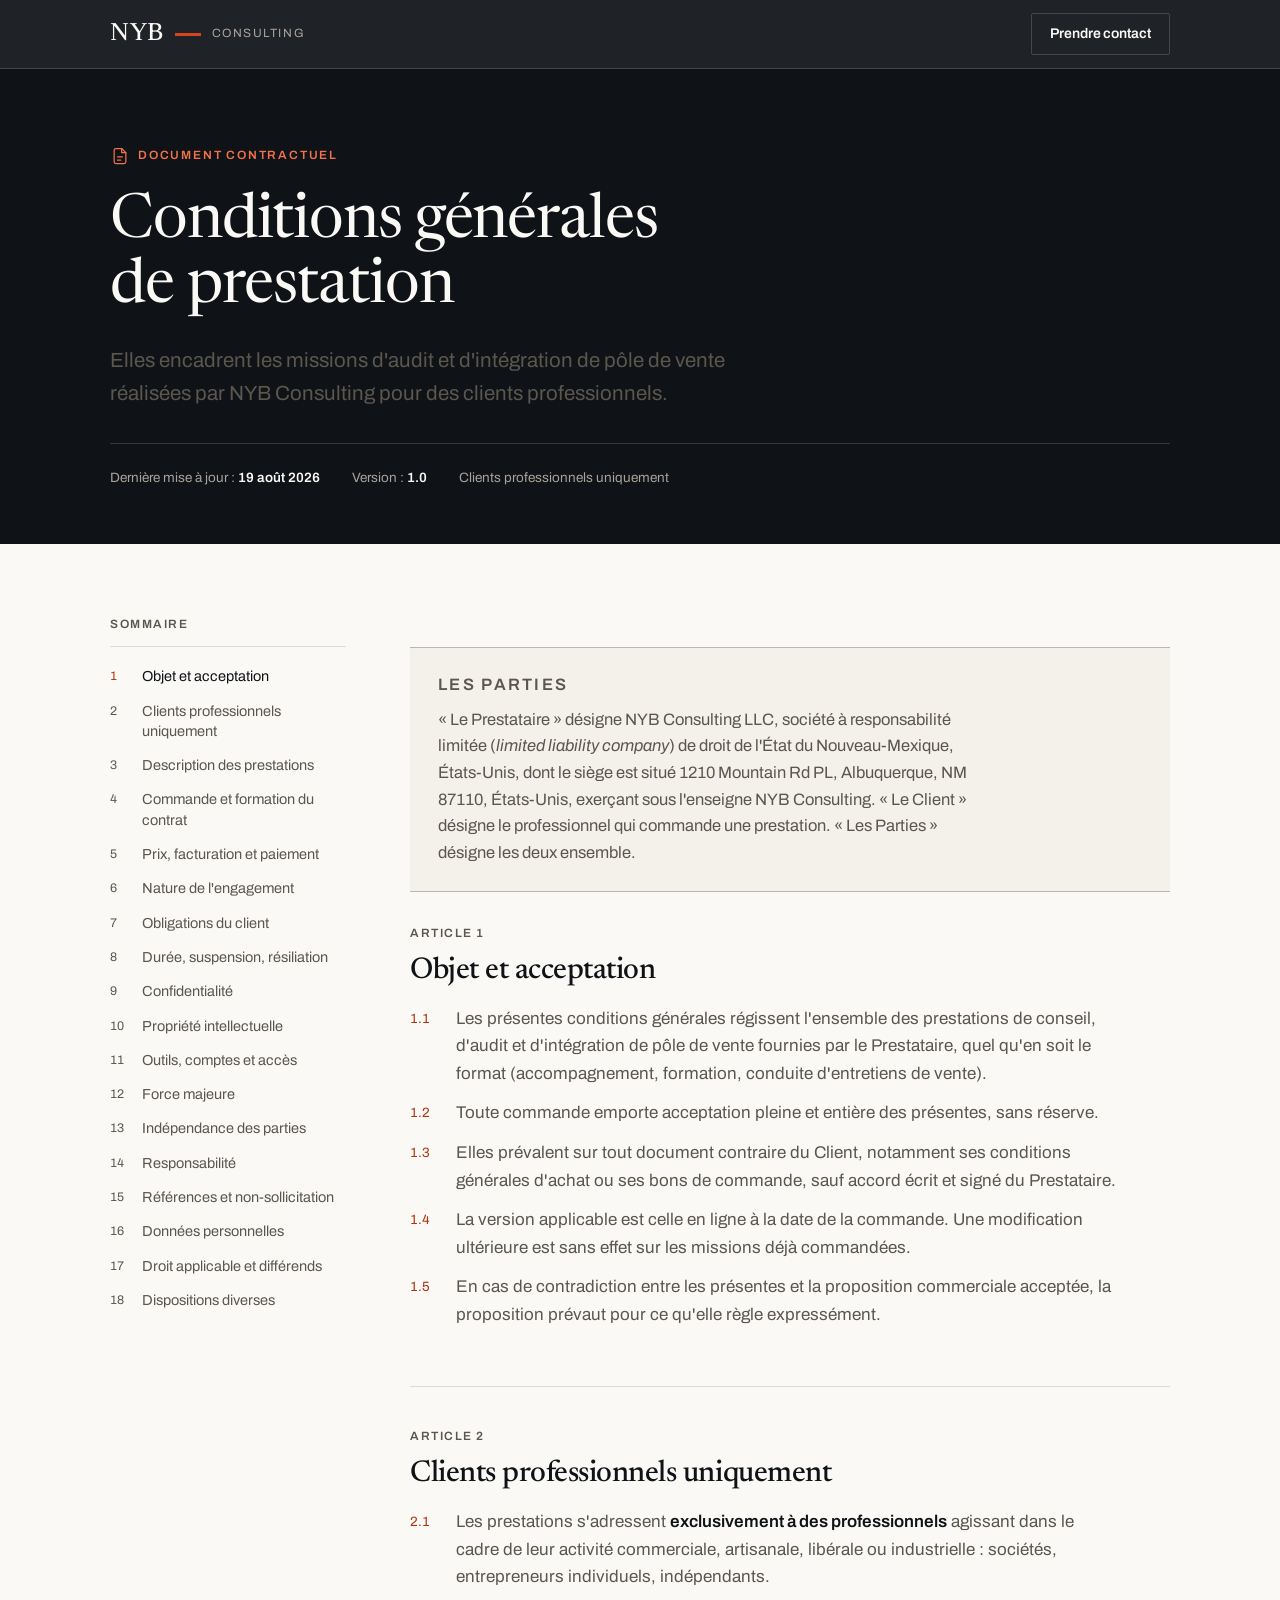
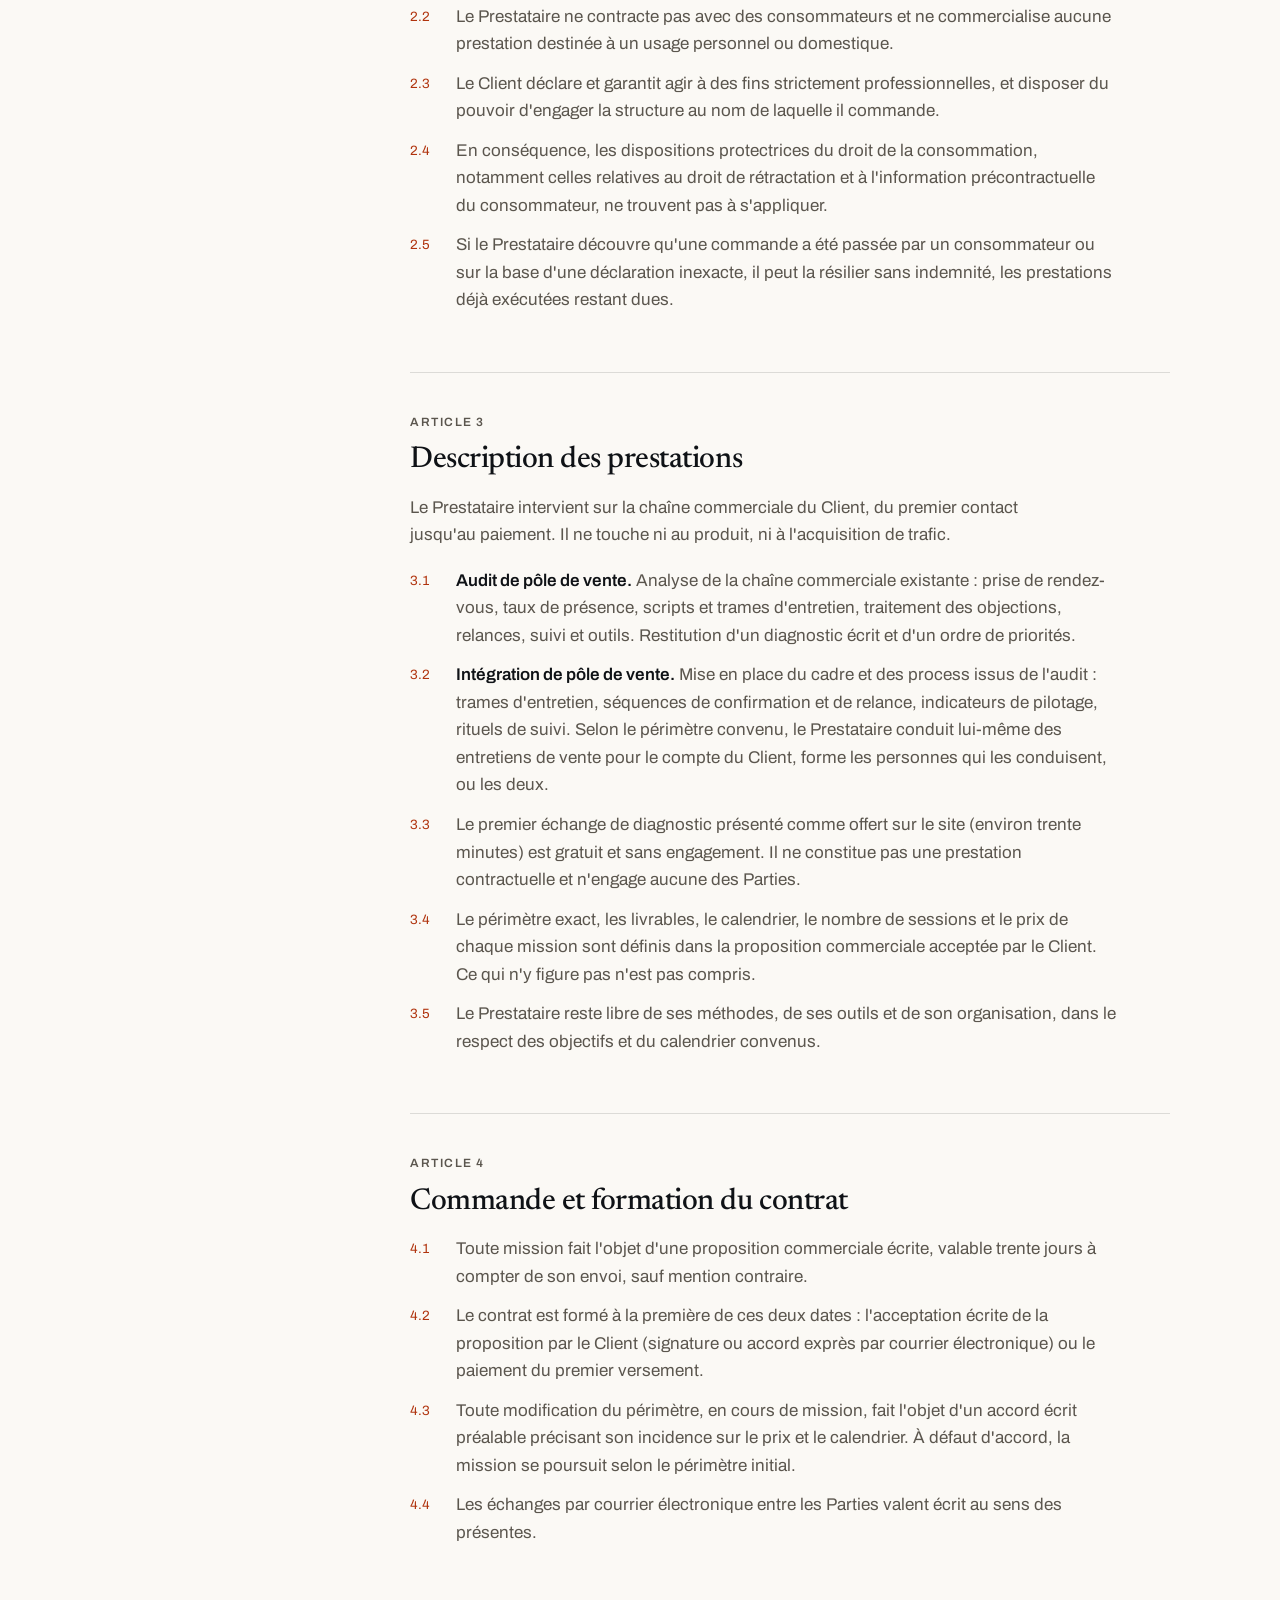
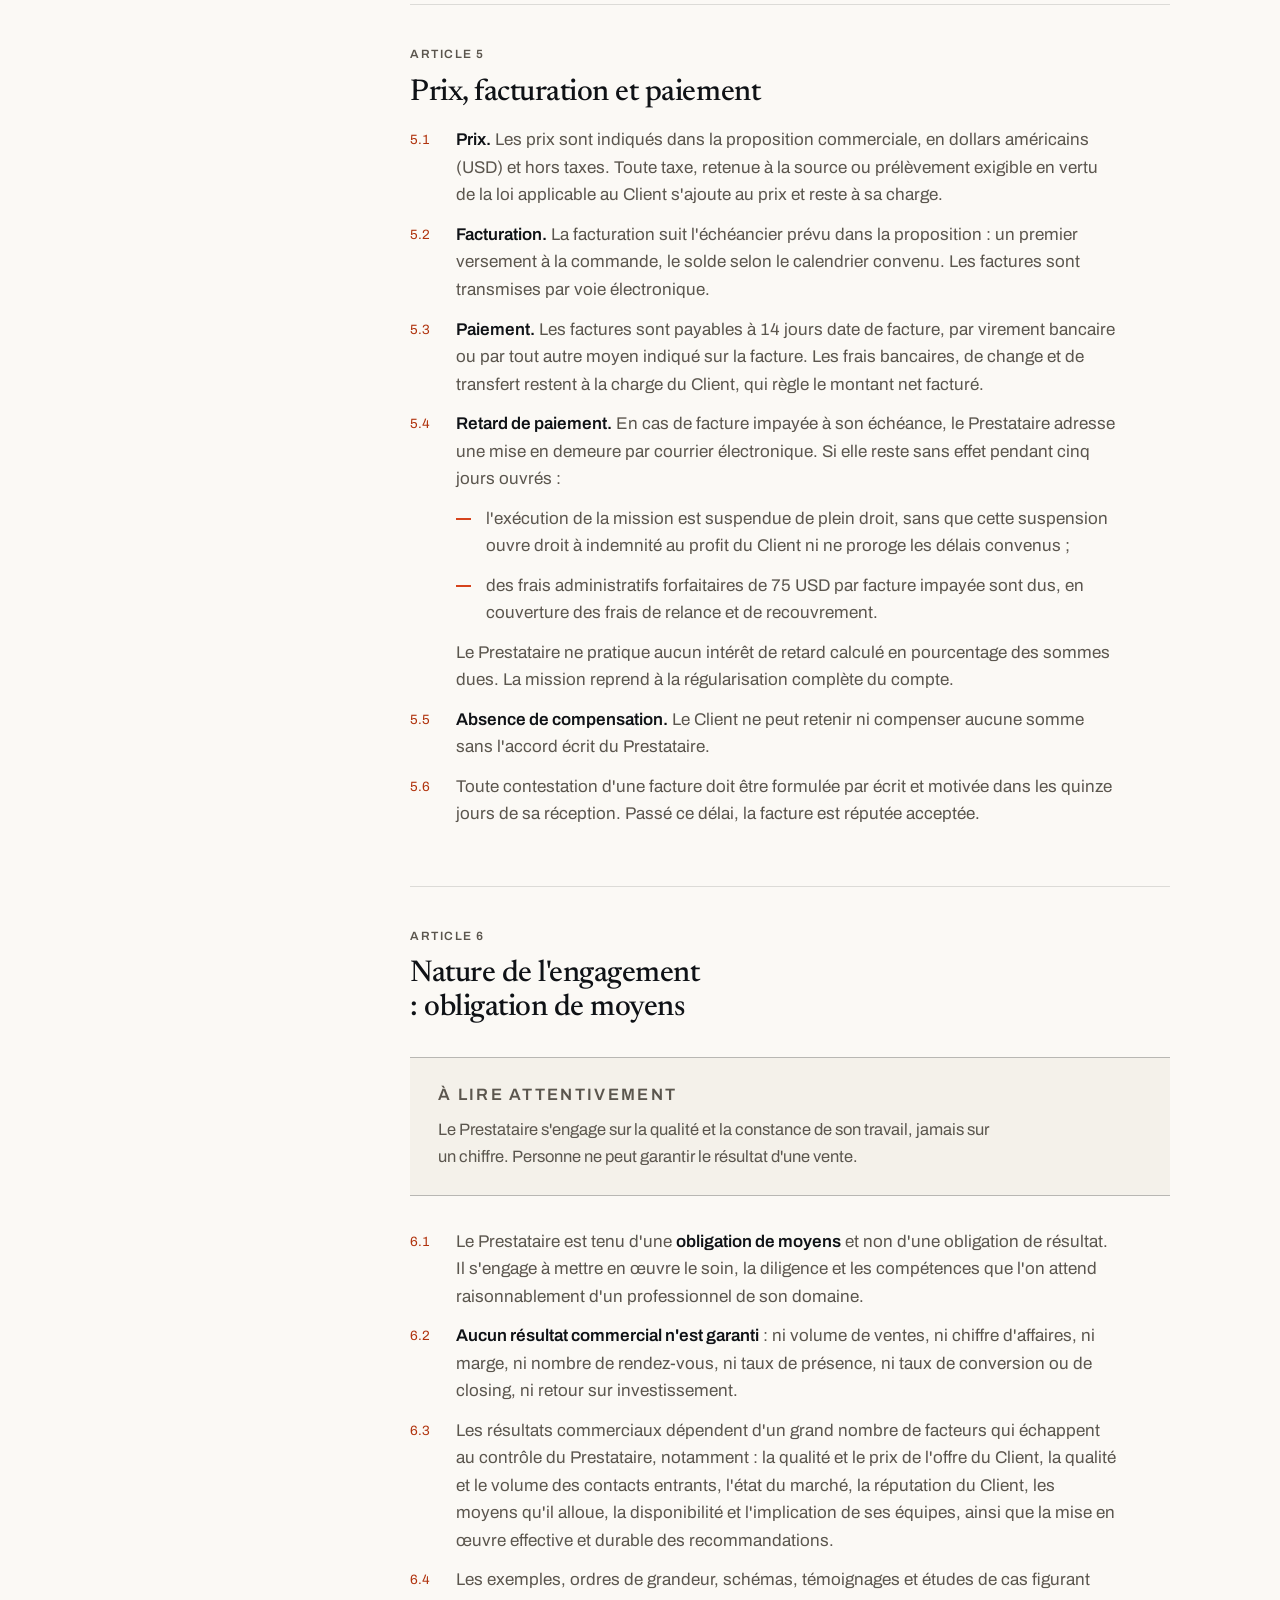
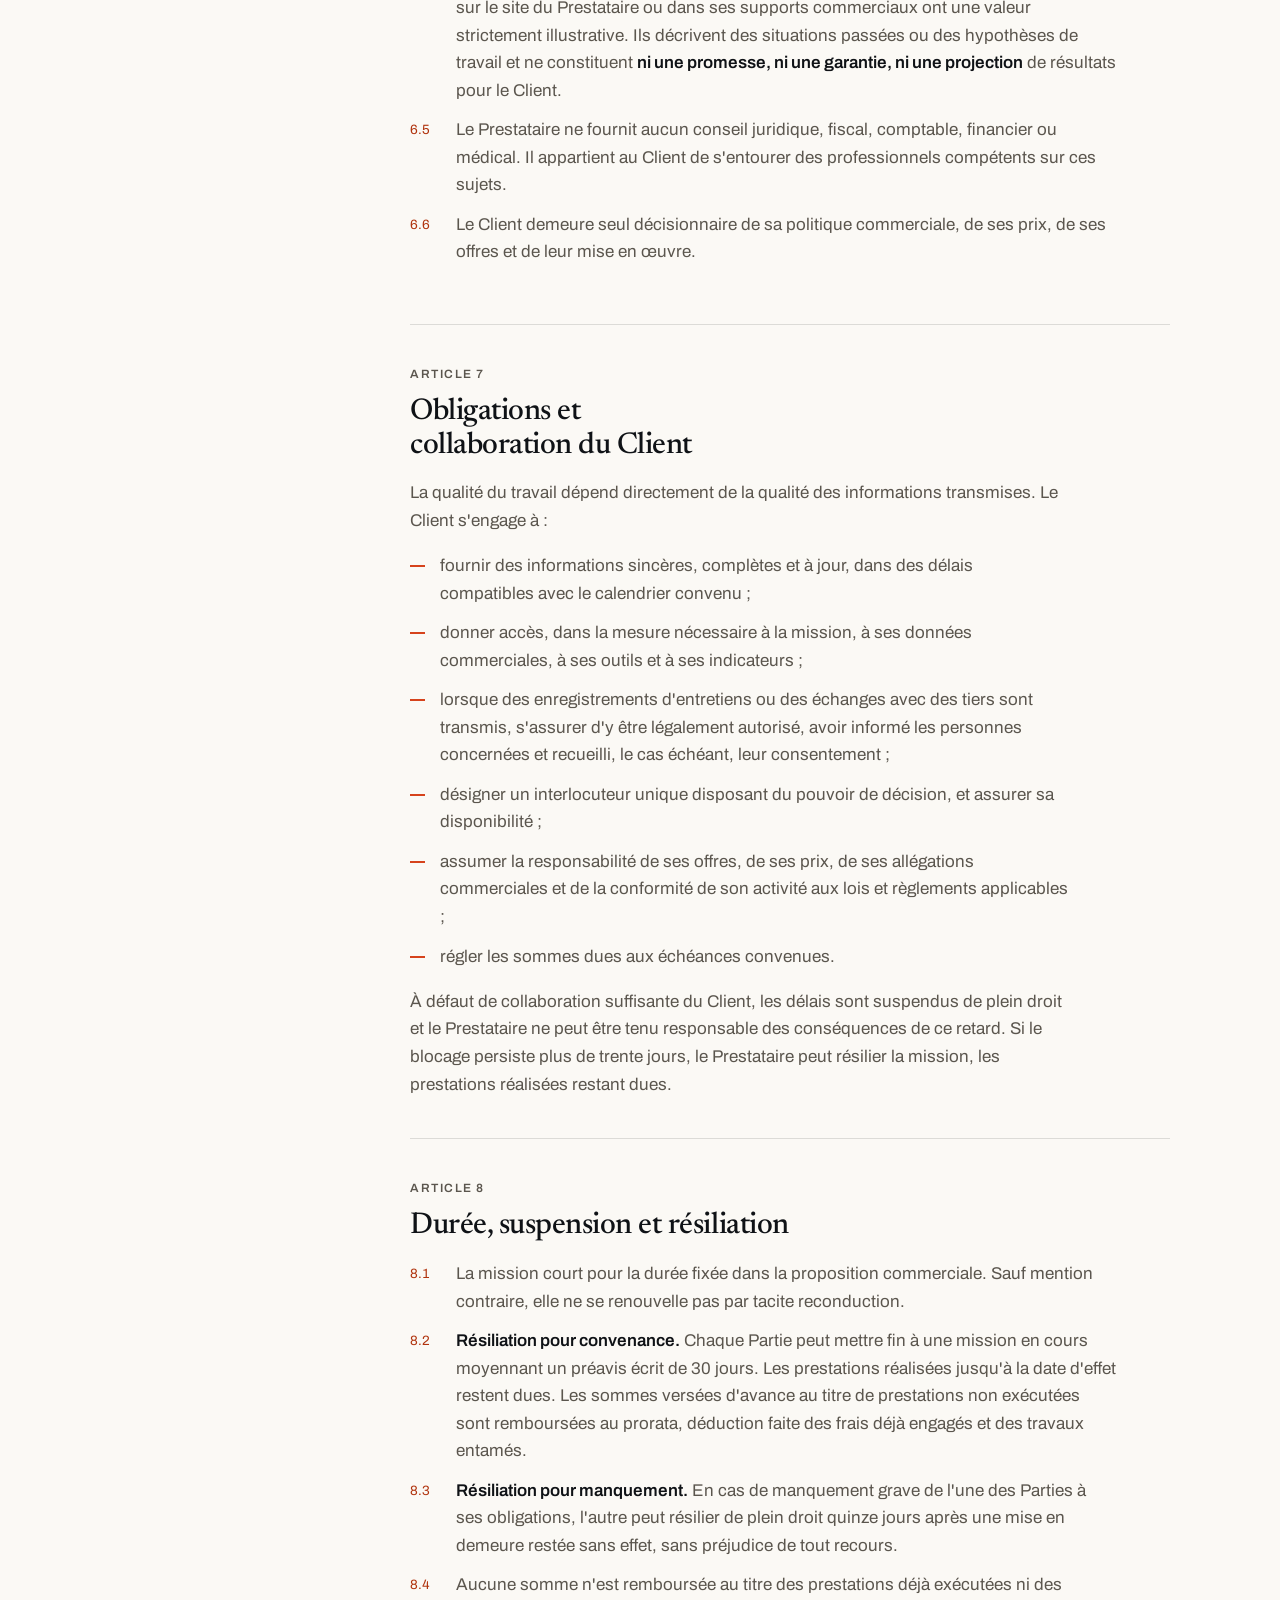
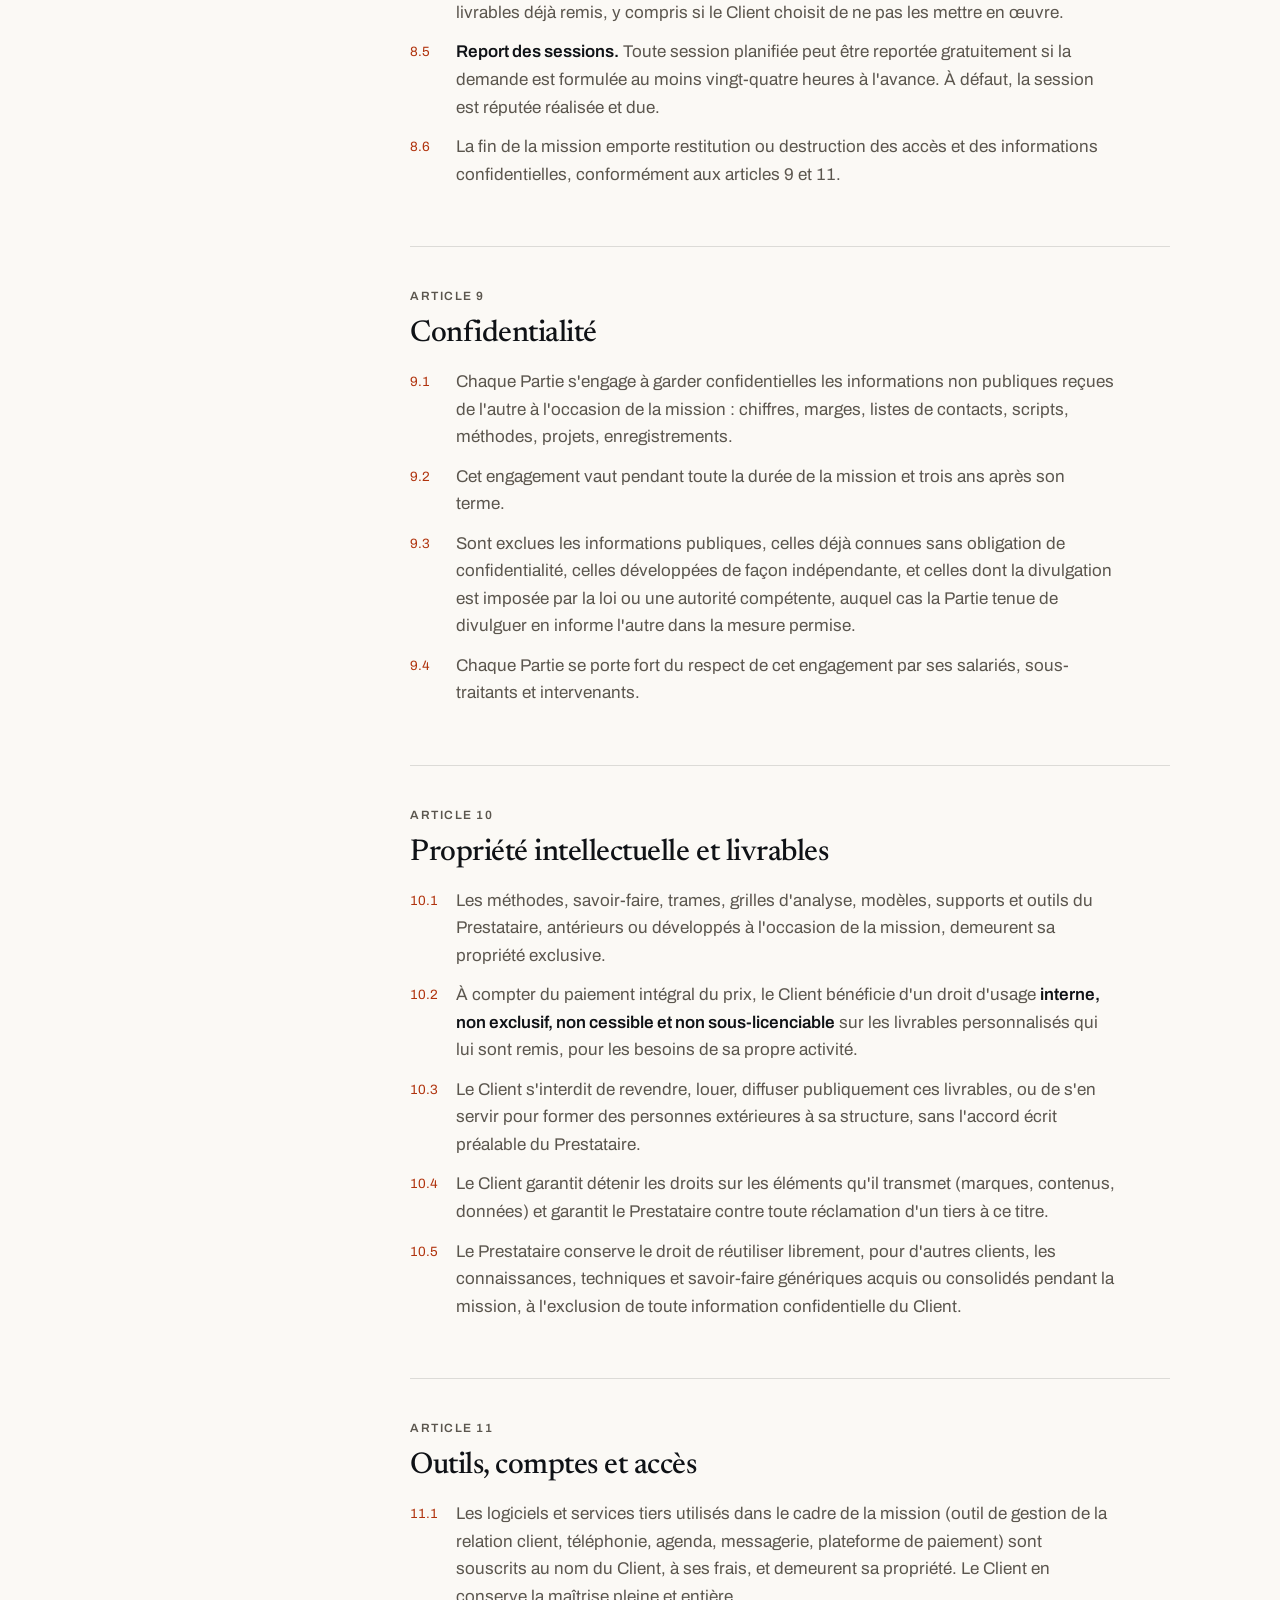
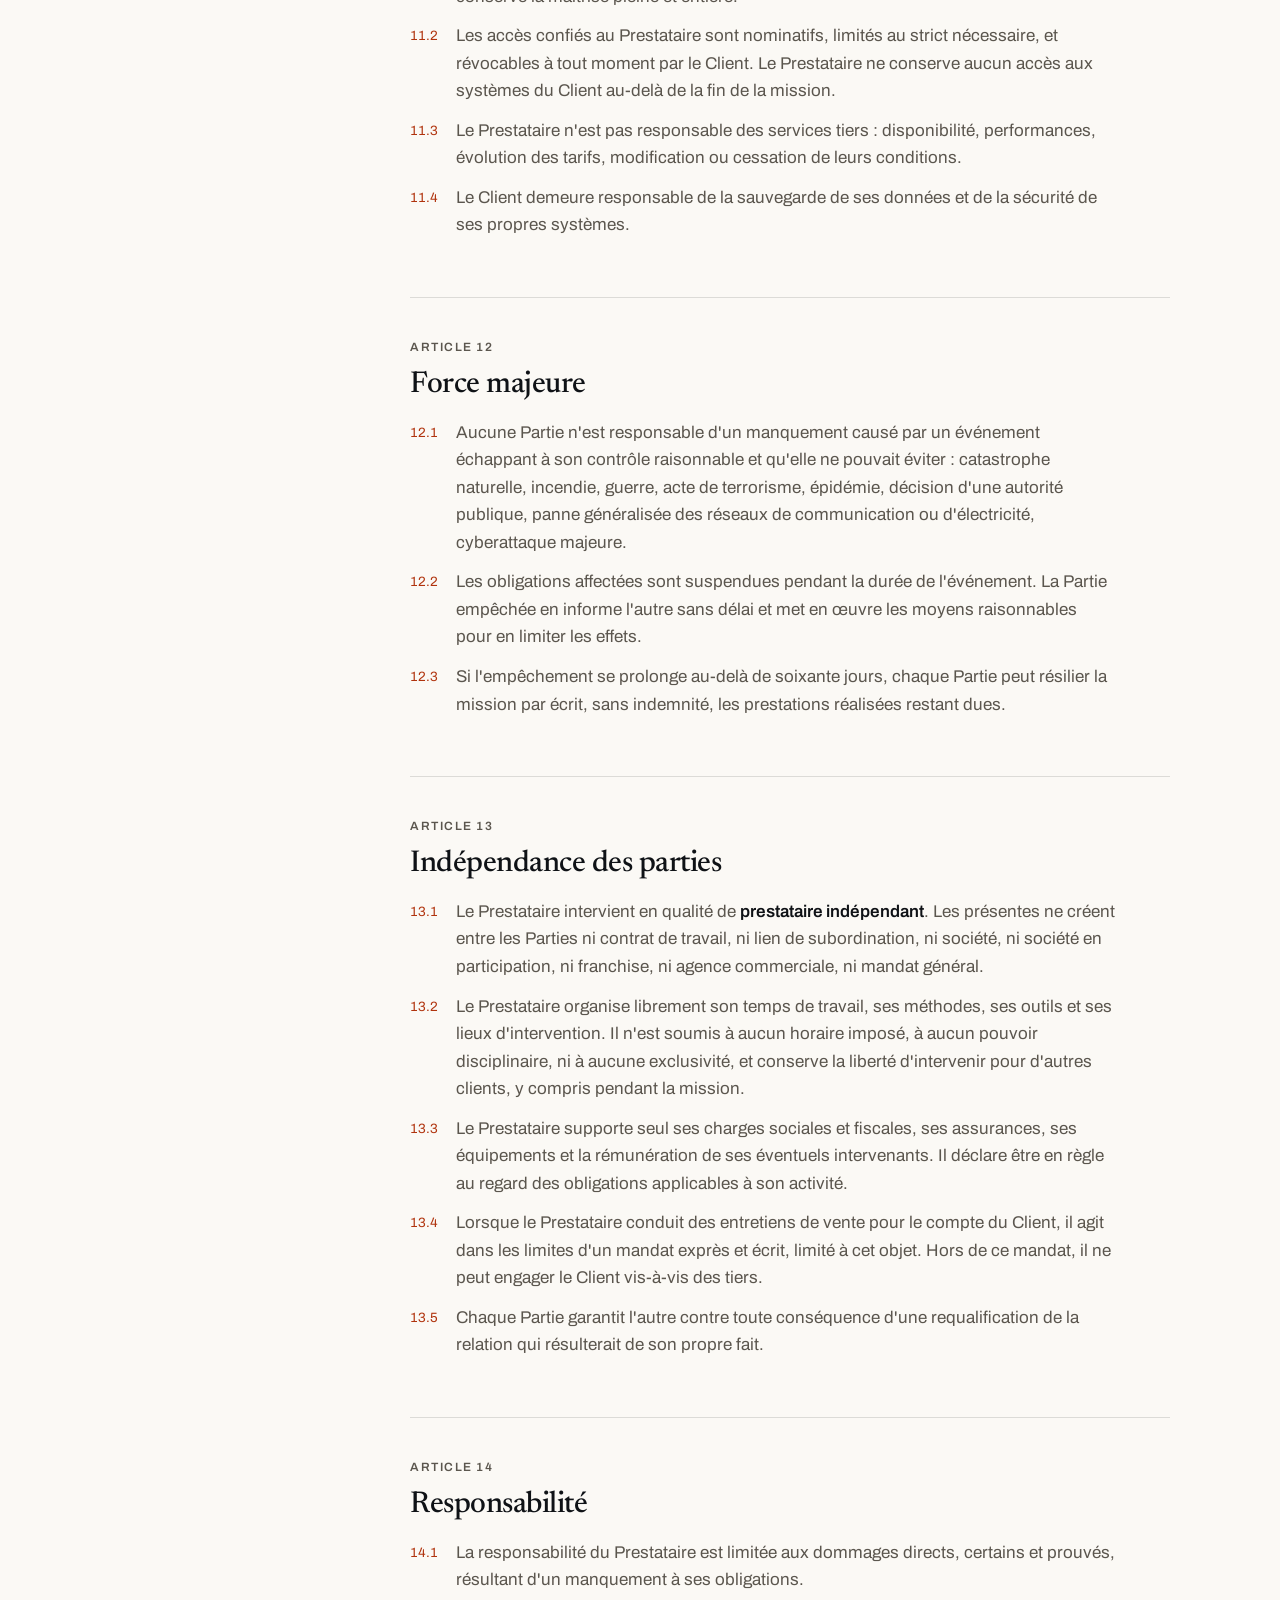
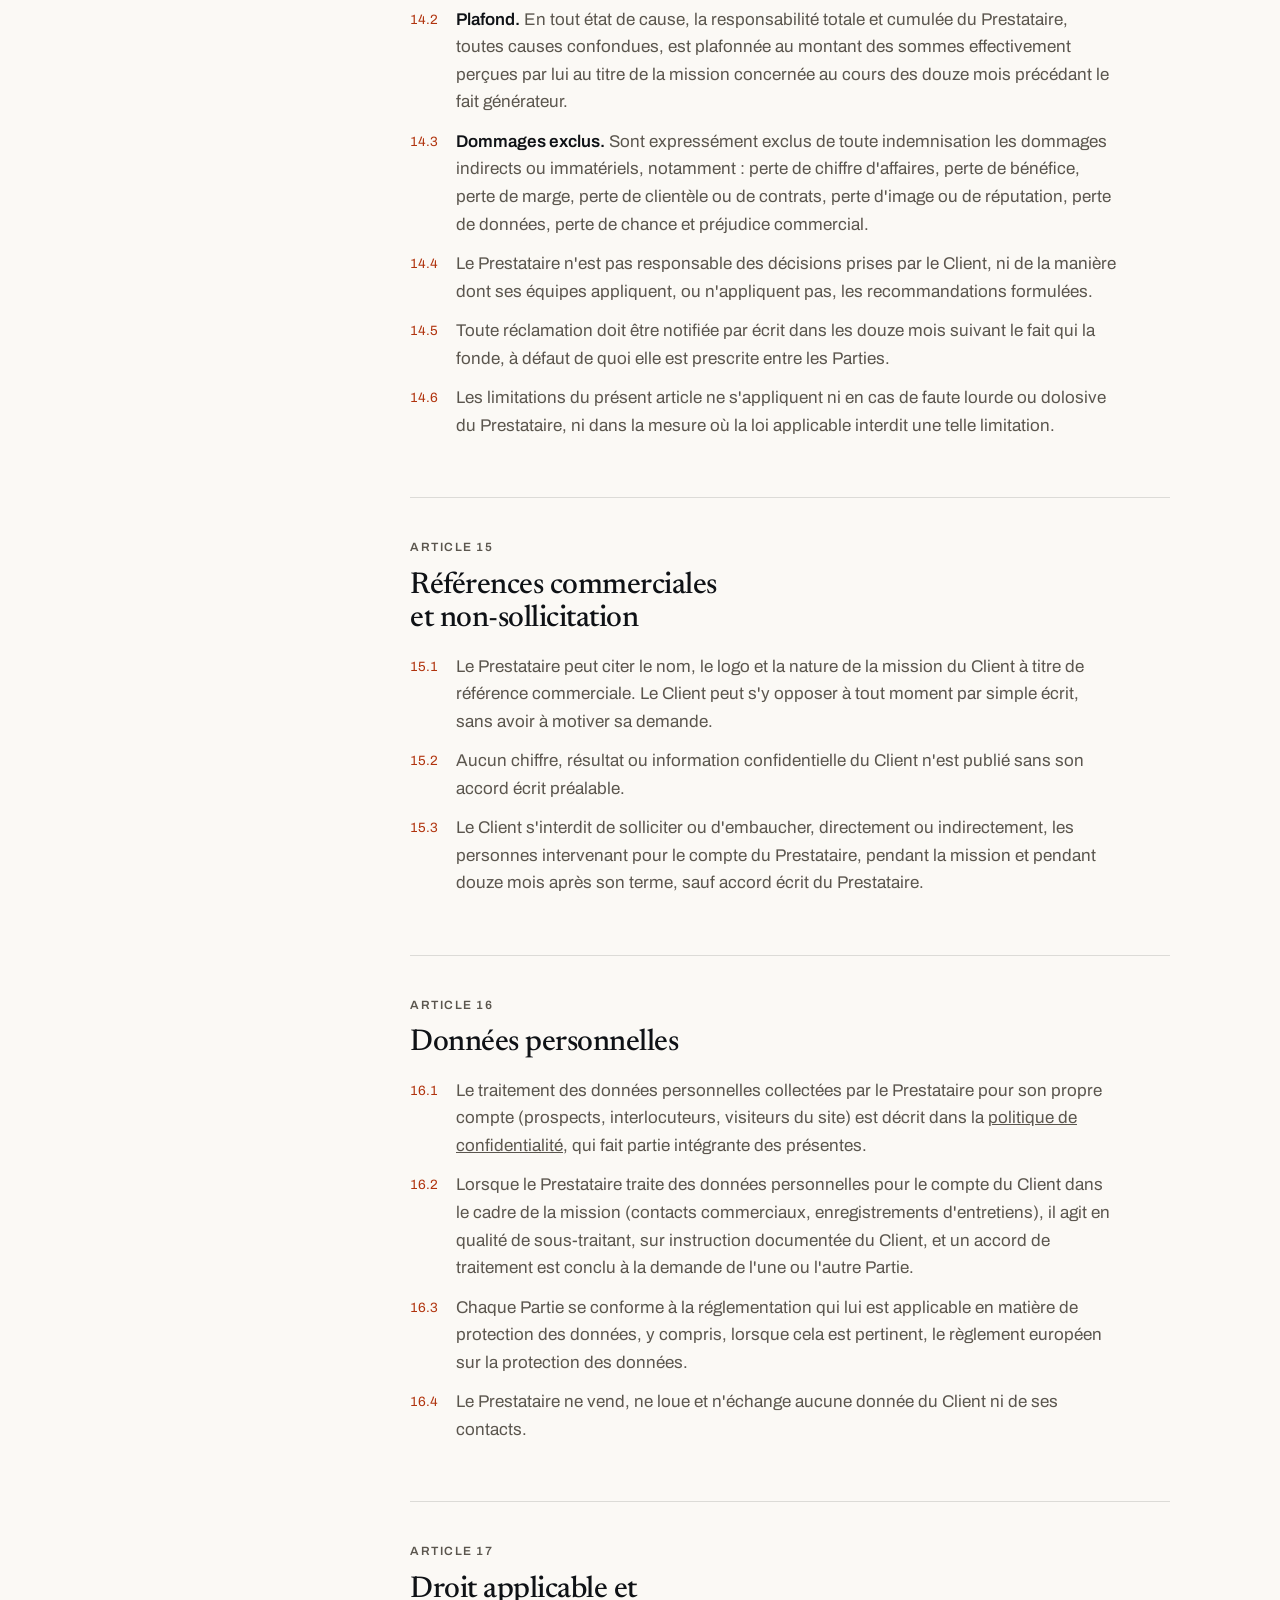
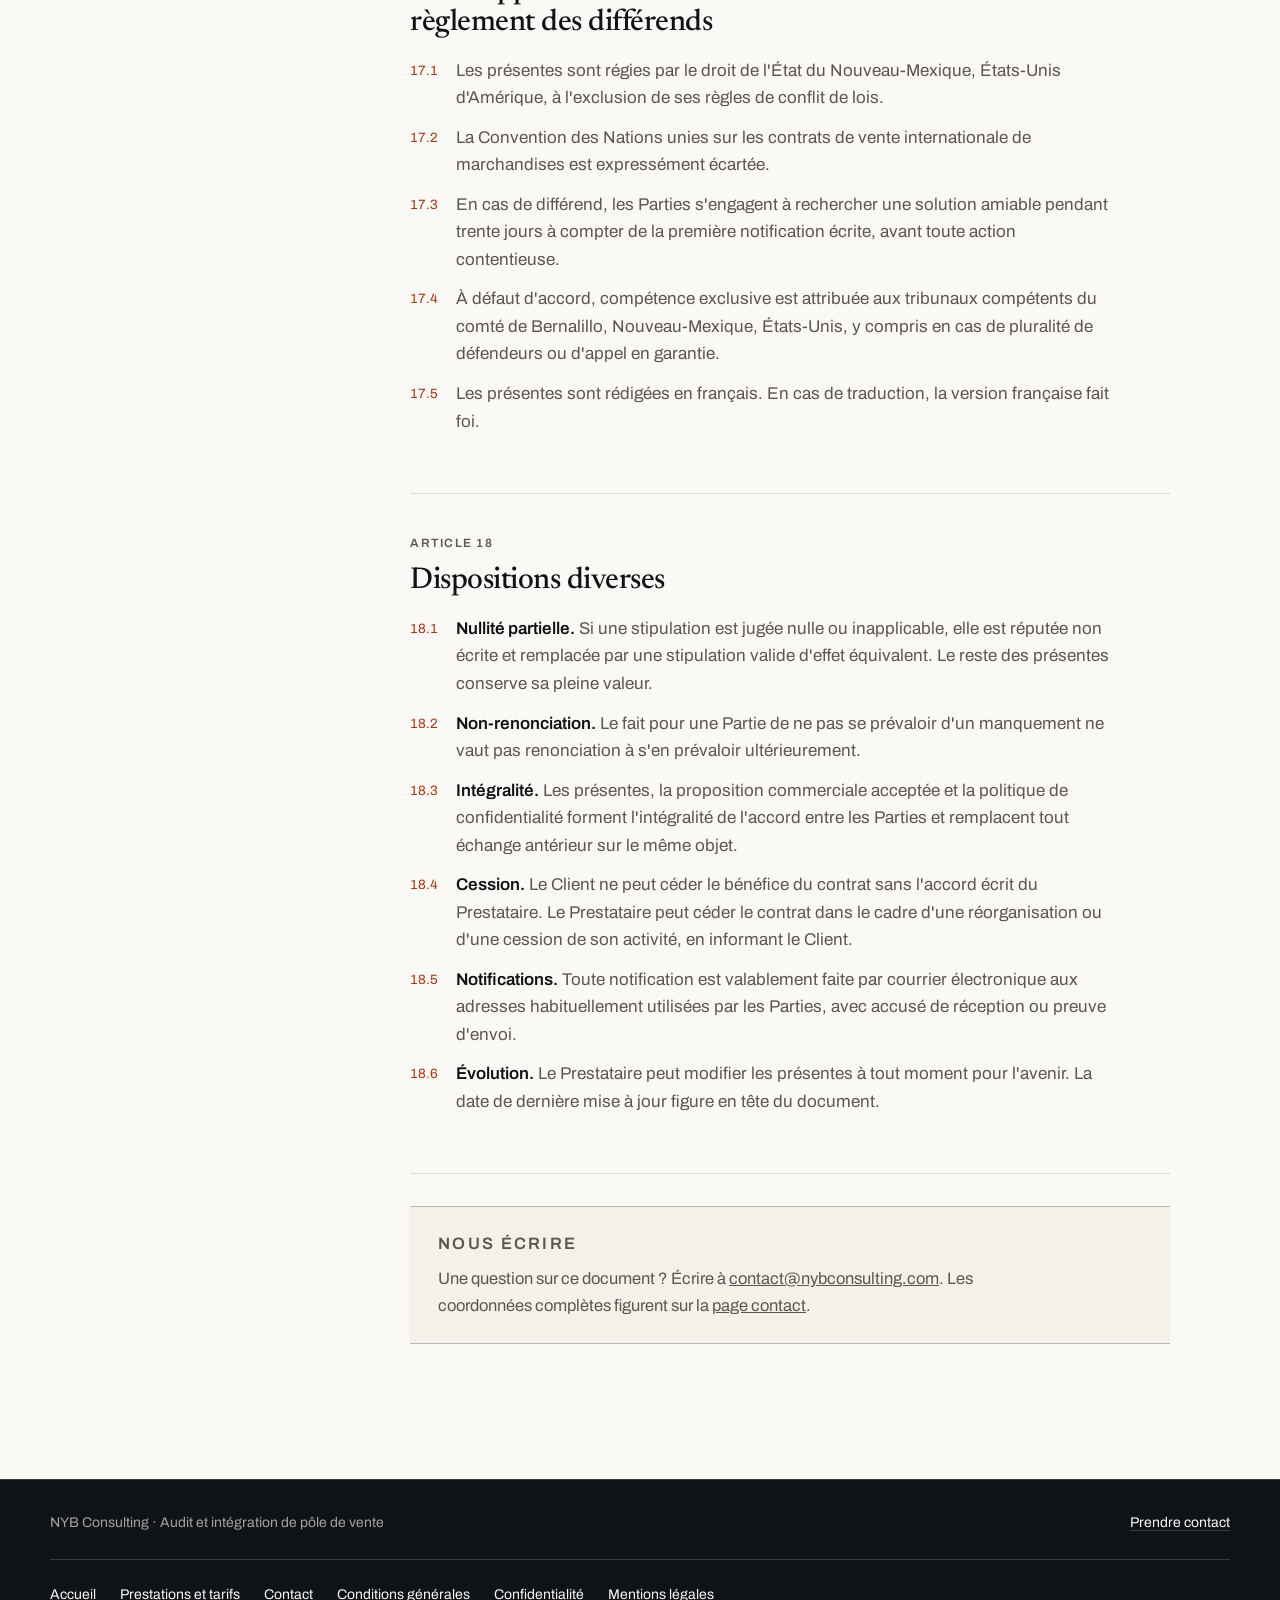
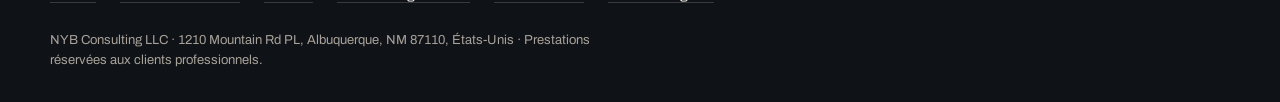
==== commit 6a369dff: "feat: contact direct WhatsApp et e-mail, feuille unique et icones tracees Le formulaire est retire :" ====
--- a/conditions-generales.html
+++ b/conditions-generales.html
@@ -19,6 +19,8 @@
 <link rel="preconnect" href="https://fonts.gstatic.com" crossorigin>
 <link href="https://fonts.googleapis.com/css2?family=Archivo:wght@400;500;600&family=Newsreader:ital,opsz,wght@0,6..72,400;0,6..72,500;1,6..72,400&display=swap" rel="stylesheet">
 <link rel="stylesheet" href="pages.css">
+<script>document.documentElement.className+=" js"</script>
+
 </head>
 <body>
 
@@ -31,7 +33,7 @@
       <span class="mark__r" aria-hidden="true"></span>
       <span class="mark__s">Consulting</span>
     </a>
-    <a class="btn btn--line" href="index.html#audit">Réserver mon audit</a>
+    <a class="btn btn--line" href="index.html#contact">Prendre contact</a>
   </div>
   <div class="progress" aria-hidden="true"></div>
 </header>
@@ -321,7 +323,7 @@
       <div class="note">
         <div class="note__in">
           <p class="note__k">Nous écrire</p>
-          <p>Une question sur ce document ? Écrire à <span class="tbd">[adresse e-mail]</span>. Les coordonnées complètes figurent sur la <a href="contact.html">page contact</a>.</p>
+          <p>Une question sur ce document ? Écrire à <a href="mailto:contact@nybconsulting.com">contact@nybconsulting.com</a>. Les coordonnées complètes figurent sur la <a href="contact.html">page contact</a>.</p>
         </div>
       </div>
 
@@ -335,7 +337,7 @@
   <div class="shell foot__in">
     <div class="foot__top">
       <span>NYB Consulting · Audit et intégration de pôle de vente</span>
-      <span><a href="index.html#audit">Réserver mon audit de vente</a></span>
+      <span><a href="index.html#contact">Prendre contact</a></span>
     </div>
     <ul class="foot__nav">
       <li><a href="index.html">Accueil</a></li>
--- a/pages.css
+++ b/pages.css
@@ -1,40 +1,61 @@
 /* ==========================================================================
-   NYB Consulting · feuille commune aux pages secondaires
+   NYB Consulting · feuille unique du site
    ------------------------------------------------------------------------
-   Le monde : un rapport d'audit imprimé. Encre profonde, papier chaud,
-   filets d'un cheveu, chiffres tabulaires, un seul rouge qui ne sert qu'à
-   marquer. Rien de décoratif : ce qui est marqué est ce qui compte.
-
-   Un seul mouvement d'arrivée : le document s'ouvre. Ensuite, plus rien ne
-   bouge tout seul. Le sommaire suit la lecture, c'est un repère, pas un effet.
-
-   La page de vente (index.html) garde son CSS embarqué : elle est autonome.
+   Le monde : un rapport d'audit imprimé. Encre profonde, papier chaud, filets
+   d'un cheveu, chiffres tabulaires, et un seul rouge qui ne sert qu'à marquer
+   ce qui compte.
+
+   Architecture reprise du Hub CTP (Tariqa Pro), sans sa palette :
+     · une couleur = un rôle, défini une fois ;
+     · l'accent en trois rôles (remplissage / texte / encre posée dessus), sans
+       quoi la couleur qui fait un beau bouton devient illisible en texte ;
+     · une échelle typographique à crans NOMMÉS PAR RÔLE, avec de vrais écarts.
+       Sans écart, l'œil n'a aucun point d'accroche : il lit tout, et la page
+       paraît chargée même quand elle est courte ;
+     · l'alignement plutôt que les boîtes. Quand tout est une carte, plus rien
+       n'en est une ;
+     · le mouvement sert l'attention, jamais la décoration, et se coupe
+       entièrement pour qui préfère moins de mouvement.
    ========================================================================== */
 
 /* --------------------------------------------------------------- jetons */
 :root{
   /* surfaces */
   --ink:#0F1216;
+  --ink-2:#171C22;
   --paper:#FBF9F5;
   --paper-2:#F4F1EA;
 
-  /* gris teintés de la surface, jamais neutres */
+  /* texte, en trois niveaux, teinté de la surface et jamais neutre */
   --quiet:#5B564E;          /* 7.0:1 sur papier */
   --quiet-ink:#A8A29A;      /* 7.4:1 sur encre  */
 
-  /* le rouge de correction, décliné pour rester lisible partout */
-  --accent:#D6431C;         /* aplats et filets            */
-  --accent-text:#B0330D;    /* 6.1:1 : texte sur papier    */
-  --accent-ink:#F0714A;     /* 6.4:1 : texte sur encre     */
-  --accent-btn:#C0380F;     /* 6.0:1 avec du blanc dessus  */
+  /* L'ACCENT EN TROIS RÔLES. Un jeton unique pour les trois est exactement
+     ce qui casse une palette : le rouge qui fait un bouton franc devient
+     illisible en texte sur du papier crème. */
+  --accent:#D6431C;         /* le remplissage : aplats, filets, marques */
+  --accent-text:#B0330D;    /* 6.1:1 : l'accent DEVENU TEXTE, sur papier   */
+  --accent-ink:#F0714A;     /* 6.4:1 : l'accent devenu texte, sur encre    */
+  --accent-btn:#C0380F;     /* 6.0:1 avec du blanc posé dessus            */
   --accent-btn-h:#96290A;
 
   --rule:rgba(15,18,22,.13);
   --rule-2:rgba(15,18,22,.26);
   --rule-ink:rgba(251,249,245,.17);
+  --rule-ink-2:rgba(251,249,245,.32);
 
   --serif:"Newsreader", Georgia, "Times New Roman", serif;
   --sans:"Archivo", -apple-system, BlinkMacSystemFont, "Segoe UI", Helvetica, Arial, sans-serif;
+
+  /* ─── L'ÉCHELLE, en six crans, nommés par RÔLE et non par taille ────────
+     Les écarts comptent plus que les valeurs : ce sont eux qui donnent les
+     points d'accroche. 12 → 13.5 → 17 → 25 → 34 → 64. */
+  --t-etiquette:12px;                    /* capitales espacées : la grammaire */
+  --t-meta:13.5px;                       /* la ligne secondaire               */
+  --t-corps:17px;                        /* la lecture                        */
+  --t-nom:clamp(20px,2.1vw,25px);        /* l'objet qu'on regarde             */
+  --t-titre:clamp(26px,3.1vw,34px);      /* le titre d'une section            */
+  --t-affiche:clamp(37px,5.2vw,62px);    /* LE titre de la page               */
 
   /* échelle d'espacement : une seule suite, pas de valeurs au jugé */
   --s1:4px;  --s2:8px;   --s3:12px;  --s4:16px;  --s5:24px;
@@ -44,7 +65,7 @@
   --gut:clamp(20px, 5vw, 60px);
   --nav-h:68px;
 
-  /* sortie exponentielle : part vite, s'installe */
+  /* sortie exponentielle : part vite, s'installe. Une seule courbe partout. */
   --ease:cubic-bezier(.16,1,.3,1);
 }
 
@@ -53,23 +74,28 @@
 
 body{
   margin:0;background:var(--paper);color:var(--ink);
-  font-family:var(--sans);font-size:17px;line-height:1.62;
+  font-family:var(--sans);font-size:var(--t-corps);line-height:1.62;
   -webkit-font-smoothing:antialiased;text-rendering:optimizeLegibility;
   font-variant-numeric:tabular-nums;
+  overflow-x:hidden;
 }
 p{margin:0 0 1.05em;max-width:66ch}
 p:last-child{margin-bottom:0}
 a{color:inherit}
 strong{font-weight:600}
-
-/* le focus se voit toujours, et ne se fait jamais rogner */
+img,svg{max-width:100%}
+
 :focus-visible{outline:2px solid var(--accent);outline-offset:3px;border-radius:1px}
 .dark :focus-visible,.nav :focus-visible,.foot :focus-visible{outline-color:var(--accent-ink)}
 
 .shell{max-width:var(--shell);margin:0 auto;padding-left:var(--gut);padding-right:var(--gut)}
+.section{padding:clamp(64px,8.5vw,124px) 0}
+.dark{background:var(--ink);color:var(--paper)}
+.dark .quiet{color:var(--quiet-ink)}
 .quiet{color:var(--quiet)}
-
-/* passer la navigation au clavier */
+.centre{text-align:center;margin-left:auto;margin-right:auto}
+.centre p,.centre .lede{margin-left:auto;margin-right:auto}
+
 .skip{
   position:absolute;left:var(--s4);top:calc(-1 * var(--s9));z-index:100;
   background:var(--paper);color:var(--ink);font-size:15px;font-weight:600;
@@ -80,127 +106,269 @@
 
 /* ------------------------------------------------------------ typographie */
 h1,h2,h3{font-family:var(--serif);font-weight:400;letter-spacing:-.018em;line-height:1.06;margin:0}
-h1{font-size:clamp(35px,4.6vw,57px);line-height:1.06;max-width:19ch;text-wrap:balance}
-h2{font-size:clamp(24px,2.7vw,31px);line-height:1.14;font-weight:500;letter-spacing:-.014em;
-   max-width:26ch;text-wrap:balance}
-h3{font-family:var(--sans);font-size:17.5px;line-height:1.3;font-weight:600;letter-spacing:-.006em}
+h1{font-size:var(--t-affiche);line-height:1.05;max-width:19ch;text-wrap:balance}
+h2{font-size:var(--t-titre);line-height:1.12;font-weight:400;letter-spacing:-.016em;
+   max-width:24ch;text-wrap:balance}
+h3{font-family:var(--serif);font-size:var(--t-nom);line-height:1.2;font-weight:500;
+   letter-spacing:-.012em}
+.h-sans{font-family:var(--sans);font-size:17.5px;font-weight:600;letter-spacing:-.006em;line-height:1.3}
 
 .lede{font-size:clamp(17.5px,1.9vw,20.5px);line-height:1.6;color:var(--quiet);max-width:56ch;
       text-wrap:pretty}
-.eyebrow{font-size:12px;font-weight:600;letter-spacing:.15em;text-transform:uppercase;
-         color:var(--accent-ink);margin:0 0 var(--s5);display:flex;align-items:center;gap:var(--s2)}
-
-/* icônes : des traits, jamais des vignettes */
-.ico{width:18px;height:18px;flex:0 0 18px;stroke:currentColor;fill:none;
+.dark .lede{color:var(--quiet-ink)}
+.eyebrow{font-size:var(--t-etiquette);font-weight:600;letter-spacing:.15em;text-transform:uppercase;
+         color:var(--accent-text);margin:0 0 var(--s5);display:flex;align-items:center;gap:var(--s2)}
+.dark .eyebrow,.doc-head .eyebrow,.hero .eyebrow{color:var(--accent-ink)}
+.centre .eyebrow{justify-content:center}
+.em{color:var(--accent-text);font-style:italic}
+.dark .em{color:var(--accent-ink)}
+.meta{font-size:var(--t-meta);color:var(--quiet);margin-top:var(--s5);
+      display:flex;flex-wrap:wrap;gap:var(--s1) var(--s3)}
+.dark .meta{color:var(--quiet-ink)}
+.centre .meta{justify-content:center}
+.meta span:not(:last-child)::after{content:"·";margin-left:var(--s3);opacity:.55}
+
+/* le trait de correction sous un mot : la marque de la maison */
+.strike{background-image:linear-gradient(var(--accent),var(--accent));
+        background-repeat:no-repeat;background-position:0 88%;background-size:100% 4px;
+        padding-bottom:3px}
+
+/* ----------------------------------------------------------------- icônes */
+/* Des traits, jamais des vignettes. Un rapport se dessine à la main. */
+.ico{width:20px;height:20px;flex:0 0 20px;stroke:currentColor;fill:none;
      stroke-width:1.5;stroke-linecap:round;stroke-linejoin:round}
-.ico--lg{width:21px;height:21px;flex-basis:21px}
+.ico--lg{width:26px;height:26px;flex-basis:26px;stroke-width:1.35}
+.ico--xl{width:34px;height:34px;flex-basis:34px;stroke-width:1.2}
+.ico--fill{fill:currentColor;stroke:none}
+
+/* --------------------------------------------------------------- mouvement */
+/* Le mouvement sert l'attention. Une seule courbe, une seule idée : les
+   choses arrivent d'en bas et s'installent ; les traits se dessinent. */
+@keyframes ax-fade-up{from{opacity:0;transform:translateY(14px)}to{opacity:1;transform:none}}
+@keyframes ax-draw{to{stroke-dashoffset:0}}
+@keyframes ax-rule{from{transform:scaleX(0)}to{transform:scaleX(1)}}
+
+/* Entrée séquencée : on pose --d en style inline, comme dans le Hub CTP, et
+   l'élément n'entre qu'au moment où il arrive à l'écran. Une animation jouée
+   au-dessus du pli pour un bloc situé trois écrans plus bas ne sert personne.
+
+   Tout est conditionné à `.js` : sans JavaScript, rien n'est masqué et la page
+   s'affiche entière. Le drapeau est posé par une ligne dans le <head>, avant
+   le premier rendu, pour qu'aucun contenu ne clignote. */
+.js [data-ax]{opacity:0}
+.js [data-ax].is-in{animation:ax-fade-up .62s var(--ease) both;animation-delay:var(--d,0ms)}
+
+/* Un tracé qui se dessine, comme une marque portée à la main sur un rapport.
+   `pathLength="1"` normalise n'importe quel chemin : la même règle vaut pour
+   toutes les icônes, sans avoir à les mesurer une par une. */
+.js .ico--draw *{stroke-dasharray:1;stroke-dashoffset:1}
+.js .is-in .ico--draw *,.js .ico--draw.is-in *{
+  animation:ax-draw 1.1s var(--ease) both;animation-delay:calc(var(--d,0ms) + 120ms)}
+
+/* un filet qui se tire de gauche à droite */
+.ax-rule{transform:scaleX(0);transform-origin:left center;
+         animation:ax-rule .8s var(--ease) both;animation-delay:var(--d,0ms)}
+
+/* le grain du papier : ce qui empêche un aplat d'avoir l'air d'un écran */
+.grain{position:relative;isolation:isolate}
+.grain::after{
+  content:"";position:absolute;inset:0;z-index:-1;pointer-events:none;opacity:.05;
+  background-image:url("data:image/svg+xml,%3Csvg xmlns='http://www.w3.org/2000/svg' width='120' height='120'%3E%3Cfilter id='n'%3E%3CfeTurbulence type='fractalNoise' baseFrequency='.85' numOctaves='2'/%3E%3C/filter%3E%3Crect width='100%25' height='100%25' filter='url(%23n)' opacity='.5'/%3E%3C/svg%3E");
+}
 
 /* ---------------------------------------------------------------- boutons */
 .btn{
-  display:inline-flex;align-items:center;gap:var(--s3);
+  display:inline-flex;align-items:center;justify-content:center;gap:var(--s3);
   font-size:16px;font-weight:600;letter-spacing:-.005em;
-  min-height:48px;padding:15px 28px;border:1px solid transparent;border-radius:2px;
-  text-decoration:none;cursor:pointer;font-family:inherit;
-  transition:background-color .2s var(--ease),border-color .2s var(--ease),transform .2s var(--ease);
+  min-height:50px;padding:14px 28px;border:1px solid transparent;border-radius:2px;
+  text-decoration:none;cursor:pointer;font-family:inherit;position:relative;overflow:hidden;
+  transition:background-color .2s var(--ease),border-color .2s var(--ease),
+             color .2s var(--ease),transform .2s var(--ease);
 }
 .btn--primary{background:var(--accent-btn);color:#fff}
 .btn--primary:hover{background:var(--accent-btn-h);transform:translateY(-1px)}
 .btn--primary:active{transform:translateY(0)}
 .btn--line{border-color:var(--rule-ink);color:var(--paper)}
-.btn--line:hover{background:rgba(251,249,245,.09);border-color:rgba(251,249,245,.34)}
+.btn--line:hover{background:rgba(251,249,245,.09);border-color:var(--rule-ink-2)}
+.btn--dark{background:var(--ink);color:var(--paper)}
+.btn--dark:hover{background:var(--ink-2);transform:translateY(-1px)}
 .btn i{font-style:normal;transition:transform .2s var(--ease)}
 .btn:hover i{transform:translateX(4px)}
-
-/* ---------------------------------------------------------- barre du haut */
+/* un balayage discret au survol : le trait de lumière sur un papier glacé */
+.btn--primary::after{content:"";position:absolute;inset:0;pointer-events:none;
+  background:linear-gradient(100deg,transparent 30%,rgba(255,255,255,.16),transparent 70%);
+  background-size:220% 100%;background-position:180% 0}
+.btn--primary:hover::after{transition:background-position .8s var(--ease);background-position:-60% 0}
+
+/* ----------------------------------------------------------- barre du haut */
 .nav{position:sticky;top:0;z-index:60;background:rgba(15,18,22,.93);
      backdrop-filter:saturate(150%) blur(8px);border-bottom:1px solid var(--rule-ink)}
 .nav__in{display:flex;align-items:center;justify-content:space-between;gap:var(--s4);height:var(--nav-h)}
 .mark{display:flex;align-items:center;gap:11px;text-decoration:none;color:var(--paper)}
 .mark__n{font-family:var(--serif);font-weight:500;font-size:25px;letter-spacing:.02em;line-height:1}
 .mark__r{width:26px;height:3px;background:var(--accent)}
-.mark__s{font-size:12px;letter-spacing:.13em;text-transform:uppercase;color:var(--quiet-ink)}
+.mark__s{font-size:var(--t-etiquette);letter-spacing:.13em;text-transform:uppercase;color:var(--quiet-ink)}
 @media (max-width:600px){.mark__s,.mark__r{display:none}}
 .nav .btn{min-height:40px;padding:9px 18px;font-size:14px}
-
-/* l'avancée dans le document : le même filet rouge que sur la page de vente,
-   posé sous la barre. Un repère de lecture, pas une décoration. */
 .progress{position:absolute;left:0;bottom:-1px;height:2px;width:100%;
           background:var(--accent);transform:scaleX(var(--p,0));transform-origin:left center}
 
-/* --------------------------------------------------- en-tête de document */
+/* ============================================================ PAGE DE VENTE */
+.hero{background:var(--ink);color:var(--paper)}
+.hero__in{padding:clamp(48px,6vw,86px) 0 clamp(52px,7vw,96px)}
+.hero__grid{display:grid;grid-template-columns:1.05fr .95fr;gap:clamp(34px,6vw,76px);align-items:center}
+.hero h1{max-width:16ch}
+.hero .lede{color:var(--quiet-ink);margin:var(--s5) 0 var(--s6)}
+
+/* le relevé : le seul « graphique » du site, et il dit la thèse */
+.releve{border-top:1px solid var(--rule-ink);border-bottom:1px solid var(--rule-ink);
+        padding:var(--s2) 0;margin:0}
+.releve__h{display:flex;justify-content:space-between;align-items:baseline;
+           padding:var(--s3) 0 var(--s3);border-bottom:1px solid var(--rule-ink);
+           font-size:var(--t-etiquette);letter-spacing:.13em;text-transform:uppercase;color:var(--quiet-ink)}
+.row{display:grid;gap:7px;padding:var(--s4) 0;border-bottom:1px solid var(--rule-ink)}
+.row:last-of-type{border-bottom:0}
+.row__top{display:flex;justify-content:space-between;align-items:baseline;gap:var(--s4)}
+.row__l{font-size:15px;color:var(--paper)}
+.row__v{font-size:14px;color:var(--quiet-ink);white-space:nowrap}
+.row__track{height:5px;background:rgba(251,249,245,.1)}
+.row__bar{height:100%;width:var(--w);background:var(--paper);
+          transform:scaleX(0);transform-origin:left center;
+          transition:transform 1.1s var(--ease);transition-delay:calc(var(--i) * 130ms)}
+.go .row__bar,.is-in .row__bar{transform:scaleX(1)}
+.row--leak .row__l,.row--leak .row__v{color:var(--accent-ink)}
+.row--leak .row__bar{background:var(--accent)}
+.releve__n{font-size:var(--t-meta);color:var(--quiet-ink);line-height:1.5;
+           padding:var(--s4) 0 var(--s1);max-width:44ch}
+
+.split{display:grid;grid-template-columns:.9fr 1.1fr;gap:clamp(28px,5vw,76px)}
+.fuites{list-style:none;margin:0;padding:0;border-top:1px solid var(--rule)}
+.fuites li{position:relative;padding:var(--s5) 0 var(--s5) 34px;border-bottom:1px solid var(--rule);
+           font-size:clamp(16px,1.75vw,18.5px);line-height:1.5}
+.fuites li::before{content:"";position:absolute;left:0;top:34px;width:16px;height:2px;background:var(--accent)}
+.verdict{margin-top:clamp(32px,4vw,46px);font-family:var(--serif);
+         font-size:clamp(21px,2.6vw,29px);line-height:1.28;max-width:26ch}
+
+.temps{margin-top:clamp(40px,6vw,70px)}
+.temp{display:grid;grid-template-columns:auto 1fr;gap:clamp(20px,4vw,54px);
+      padding:clamp(28px,4vw,44px) 0;border-top:1px solid var(--rule)}
+.temp:last-child{border-bottom:1px solid var(--rule)}
+.temp__k{font-size:var(--t-etiquette);font-weight:600;letter-spacing:.13em;text-transform:uppercase;
+         color:var(--accent-text);white-space:nowrap;padding-top:var(--s2)}
+.temp h3{margin-bottom:var(--s3)}
+.temp p{color:var(--quiet);max-width:60ch}
+
+/* trois leviers : l'alignement fait le travail, pas des cartes */
+.leviers{display:grid;grid-template-columns:repeat(3,1fr);margin-top:clamp(40px,6vw,68px)}
+.levier{padding:var(--s6) clamp(20px,2.4vw,34px) var(--s1);
+        border-top:1px solid var(--rule-ink);border-left:1px solid var(--rule-ink)}
+.levier:first-child{border-left:0;padding-left:0}
+.levier__i{color:var(--accent-ink);margin-bottom:var(--s4);display:block}
+.levier h3{color:var(--paper);margin-bottom:var(--s3)}
+.levier p{color:var(--quiet-ink);font-size:16px;margin:0}
+
+.args{list-style:none;margin:clamp(38px,5vw,58px) 0 0;padding:0;
+      display:grid;grid-template-columns:1fr 1fr;gap:clamp(24px,3.4vw,44px) clamp(32px,5vw,72px)}
+.args li{border-top:1px solid var(--rule);padding-top:var(--s5);display:grid;
+         grid-template-columns:auto 1fr;gap:var(--s4);align-items:start}
+.args .ico{color:var(--accent-text);margin-top:2px}
+.args b{display:block;font-weight:600;font-size:17.5px;margin-bottom:var(--s1)}
+.args span{color:var(--quiet);font-size:16px}
+
+.flow{display:grid;grid-template-columns:repeat(4,1fr);gap:clamp(20px,2.6vw,34px);
+      margin-top:clamp(40px,5vw,62px)}
+.etape{position:relative;padding-top:var(--s6);border-top:1px solid var(--rule)}
+.etape::before{content:"";position:absolute;top:-4px;left:0;width:7px;height:7px;
+               border-radius:50%;background:var(--accent)}
+.etape__i{color:var(--accent-text);margin-bottom:var(--s4);display:block}
+.etape__k{font-size:var(--t-etiquette);letter-spacing:.13em;text-transform:uppercase;
+          color:var(--quiet);margin-bottom:var(--s2)}
+.etape h3{font-size:clamp(19px,1.9vw,22px);margin-bottom:var(--s2)}
+.etape p{color:var(--quiet);font-size:15.5px;margin:0}
+
+/* ---------------------------------------------------- prendre contact */
+/* Deux canaux, rien d'autre. Pas de formulaire : personne derrière pour le
+   relever, et un formulaire qui ne répond pas coûte plus qu'il ne rapporte. */
+.canaux{display:grid;grid-template-columns:1fr 1fr;gap:clamp(20px,2.6vw,32px);
+        margin-top:clamp(38px,5vw,58px);text-align:left}
+.canal{
+  display:grid;grid-template-columns:auto 1fr;gap:var(--s4);align-items:start;
+  padding:clamp(24px,3vw,32px);border:1px solid var(--rule-ink);border-radius:2px;
+  text-decoration:none;color:var(--paper);background:rgba(251,249,245,.02);
+  transition:border-color .22s var(--ease),background-color .22s var(--ease),transform .22s var(--ease);
+}
+.canal:hover{border-color:var(--accent);background:rgba(214,67,28,.07);transform:translateY(-2px)}
+.canal__i{color:var(--accent-ink);margin-top:2px;transition:transform .22s var(--ease)}
+.canal:hover .canal__i{transform:scale(1.06)}
+.canal__k{font-size:var(--t-etiquette);font-weight:600;letter-spacing:.14em;text-transform:uppercase;
+          color:var(--quiet-ink);margin:0 0 var(--s2)}
+.canal__v{font-family:var(--serif);font-size:var(--t-nom);line-height:1.2;letter-spacing:-.012em;
+          color:var(--paper);margin:0 0 var(--s2);word-break:break-word}
+.canal__n{font-size:var(--t-meta);color:var(--quiet-ink);margin:0;line-height:1.5}
+.canal__go{display:inline-flex;align-items:center;gap:var(--s2);margin-top:var(--s3);
+           font-size:14px;font-weight:600;color:var(--accent-ink)}
+.canal__go i{font-style:normal;transition:transform .22s var(--ease)}
+.canal:hover .canal__go i{transform:translateX(4px)}
+
+/* =========================================================== PAGES DOCUMENT */
 .doc-head{background:var(--ink);color:var(--paper);
           padding:clamp(44px,6vw,80px) 0 clamp(36px,4.5vw,56px);overflow:hidden}
 .doc-head h1{color:var(--paper)}
-.doc-head .lede{color:var(--quiet-ink);margin-top:var(--s5)}
-.stamp{display:flex;flex-wrap:wrap;gap:var(--s2) var(--s6);max-width:none;
+.doc-head .lede{margin-top:var(--s5)}
+.stamp{display:flex;flex-wrap:wrap;gap:var(--s2) var(--s6);max-width:none;position:relative;
        margin-top:var(--s6);padding-top:var(--s5);
-       border-top:1px solid var(--rule-ink);font-size:13.5px;color:var(--quiet-ink)}
+       border-top:1px solid transparent;font-size:var(--t-meta);color:var(--quiet-ink)}
+.stamp::before{content:"";position:absolute;left:0;right:0;top:0;height:1px;background:var(--rule-ink)}
 .stamp b{color:var(--paper);font-weight:600}
 
-/* ------------------------------------------------------ corps de document */
 .doc{padding:clamp(44px,5.5vw,80px) 0 clamp(64px,8vw,112px)}
 .doc__grid{display:grid;grid-template-columns:236px 1fr;gap:clamp(32px,5vw,80px);align-items:start}
 
-/* ------------------------------------------------------------- sommaire */
-/* Une table des matières de rapport : des numéros, des filets, aucune boîte. */
 .toc{position:sticky;top:calc(var(--nav-h) + var(--s5));max-height:calc(100vh - var(--nav-h) - var(--s8));
      overflow-y:auto;overscroll-behavior:contain}
-.toc>summary{
-  font-size:12px;font-weight:600;letter-spacing:.13em;text-transform:uppercase;
+.toc>summary{font-size:var(--t-etiquette);font-weight:600;letter-spacing:.13em;text-transform:uppercase;
   color:var(--quiet);margin:0 0 var(--s3);padding-bottom:var(--s3);
-  border-bottom:1px solid var(--rule);list-style:none;cursor:default;
-}
+  border-bottom:1px solid var(--rule);list-style:none;cursor:default}
 .toc>summary::-webkit-details-marker{display:none}
 .toc ol{list-style:none;margin:0;padding:0;counter-reset:toc}
 .toc li{counter-increment:toc}
-.toc a{
-  display:grid;grid-template-columns:24px 1fr;gap:var(--s2);
-  padding:7px 0 7px 10px;margin-left:-11px;
-  border-left:1px solid transparent;
+.toc a{display:grid;grid-template-columns:24px 1fr;gap:var(--s2);
+  padding:7px 0 7px 10px;margin-left:-11px;border-left:1px solid transparent;
   font-size:14.5px;line-height:1.4;color:var(--quiet);text-decoration:none;
-  transition:color .16s var(--ease),border-color .16s var(--ease);
-}
+  transition:color .16s var(--ease),border-color .16s var(--ease)}
 .toc a::before{content:counter(toc);font-size:12.5px;color:var(--quiet);padding-top:2px;
                transition:color .16s var(--ease)}
 .toc a:hover{color:var(--ink)}
 .toc a:hover::before{color:var(--accent-text)}
-/* l'article en cours de lecture : marqué, comme dans la marge d'un rapport */
 .toc a[aria-current]{color:var(--ink);border-left-color:var(--accent)}
 .toc a[aria-current]::before{color:var(--accent-text)}
 
-/* --------------------------------------------------------------- articles */
 .art{border-top:1px solid var(--rule);padding:clamp(28px,3.2vw,40px) 0;
      scroll-margin-top:calc(var(--nav-h) + var(--s5))}
 .art:first-of-type{border-top:0;padding-top:0}
 .art:last-of-type{border-bottom:1px solid var(--rule)}
-.art__k{font-size:12px;font-weight:600;letter-spacing:.13em;text-transform:uppercase;
+.art__k{font-size:var(--t-etiquette);font-weight:600;letter-spacing:.13em;text-transform:uppercase;
         color:var(--accent-text);margin:0 0 var(--s3)}
-/* le lien d'ancre : un avocat cite « art. 14 », il doit pouvoir l'envoyer */
 .art__k a{text-decoration:none;color:inherit}
 .art__k a::after{content:" ¶";opacity:0;transition:opacity .16s var(--ease)}
 .art:hover .art__k a::after,.art__k a:focus-visible::after{opacity:.5}
-.art h2{margin-bottom:var(--s4)}
-.art h3{margin:var(--s5) 0 var(--s3)}
+.art h2{margin-bottom:var(--s4);font-size:clamp(23px,2.6vw,30px);font-weight:500;max-width:26ch}
+.art h3{font-family:var(--sans);font-size:17.5px;font-weight:600;margin:var(--s5) 0 var(--s3)}
 .art p{color:var(--quiet)}
 .art p strong,.art li strong{color:var(--ink)}
 
-/* alinéas : 5.1, 5.2… en chiffres tabulaires, calés dans la marge */
 .al{list-style:none;margin:0 0 1.05em;padding:0;counter-reset:al}
 .al>li{counter-increment:al;position:relative;padding-left:46px;margin-bottom:var(--s3);
        color:var(--quiet);max-width:calc(66ch + 46px)}
 .al>li:last-child{margin-bottom:0}
 .al>li::before{content:var(--n) "." counter(al);position:absolute;left:0;top:0;
-               font-size:13.5px;color:var(--accent-text);padding-top:3px}
-
-/* liste à tirets, reprise telle quelle de la page de vente */
+               font-size:var(--t-meta);color:var(--accent-text);padding-top:3px}
+
 .tirets{list-style:none;margin:0 0 1.05em;padding:0}
 .tirets li{position:relative;padding:0 0 var(--s3) 30px;color:var(--quiet);max-width:66ch}
 .tirets li:last-child{padding-bottom:0}
 .tirets li::before{content:"";position:absolute;left:0;top:13px;width:15px;height:2px;background:var(--accent)}
 
-/* ------------------------------------------------------------- le relevé */
-/* Un passage souligné dans un rapport : bande sur papier, filets d'un cheveu
-   en haut et en bas, et un intitulé rouge. Pas de barre latérale colorée. */
 .note{background:var(--paper-2);border-top:1px solid var(--rule-2);border-bottom:1px solid var(--rule-2);
       padding:var(--s5) 0;margin:var(--s6) 0}
 .note__in{padding:0 clamp(18px,2.2vw,28px)}
@@ -209,16 +377,14 @@
 .note p{color:var(--quiet);font-size:16.5px;max-width:62ch}
 .note b{color:var(--ink);font-weight:600}
 
-/* ------------------------------------------------ fiche d'identité, tableaux */
 .fiche{list-style:none;margin:0;padding:0;border-top:1px solid var(--rule)}
 .fiche li{display:grid;grid-template-columns:minmax(150px,230px) 1fr;gap:var(--s1) var(--s6);
           padding:var(--s4) 0;border-bottom:1px solid var(--rule)}
-.fiche .k{font-size:13.5px;font-weight:600;letter-spacing:.01em;color:var(--quiet);padding-top:3px}
+.fiche .k{font-size:var(--t-meta);font-weight:600;color:var(--quiet);padding-top:3px}
 .fiche .v{color:var(--ink);max-width:64ch}
 .fiche .v a{color:inherit;text-decoration:none;border-bottom:1px solid var(--rule-2)}
 .fiche .v a:hover{border-bottom-color:var(--accent)}
 
-/* --------------------------------------------------------------- contact */
 .cartes{display:grid;grid-template-columns:repeat(3,1fr);gap:var(--s5) clamp(24px,3vw,40px);
         margin-top:var(--s7)}
 .carte{border-top:1px solid var(--rule-2);padding-top:var(--s5)}
@@ -230,20 +396,15 @@
 .carte a{color:var(--ink);text-decoration:none;border-bottom:1px solid var(--rule-2)}
 .carte a:hover{border-bottom-color:var(--accent)}
 
-/* ---------------------------------------------------------------- tarifs */
 .offres{display:grid;grid-template-columns:1fr 1fr;gap:clamp(30px,4vw,64px);margin-top:var(--s7)}
 .offre{border-top:2px solid var(--ink);padding-top:var(--s5)}
 .offre__k{font-size:11.5px;font-weight:600;letter-spacing:.14em;text-transform:uppercase;
           color:var(--accent-text);margin:0 0 var(--s3)}
-.offre h2{margin-bottom:var(--s3);max-width:18ch}
-/* deux colonnes qui se comparent : les lignes doivent se répondre */
-@media (min-width:821px){
-  .offre h2{min-height:2.3em}
-  .offre>p{min-height:4.9em}
-}
-.offre h3{margin:var(--s6) 0 var(--s3);padding-bottom:var(--s2);border-bottom:1px solid var(--rule)}
+.offre h2{margin-bottom:var(--s3);max-width:18ch;font-size:var(--t-nom);font-weight:500}
+.offre h3{font-family:var(--sans);font-size:17.5px;font-weight:600;
+          margin:var(--s6) 0 var(--s3);padding-bottom:var(--s2);border-bottom:1px solid var(--rule)}
 .offre>p{max-width:46ch}
-/* la ligne de facturation : ce que le client paie, et comment */
+@media (min-width:821px){.offre h2{min-height:2.3em}.offre>p{min-height:4.9em}}
 .modele{margin:var(--s5) 0 0;padding:var(--s4) 0;border-top:1px solid var(--rule);
         border-bottom:1px solid var(--rule)}
 .modele dt{font-size:11.5px;font-weight:600;letter-spacing:.14em;text-transform:uppercase;
@@ -253,13 +414,11 @@
 .modele dd small{display:block;margin-top:var(--s2);font-family:var(--sans);font-size:14.5px;
                  font-weight:400;line-height:1.5;letter-spacing:0;color:var(--quiet);max-width:40ch}
 
-/* le champ que Nabyl doit encore fournir : lisible, jamais criard */
-.tbd{color:var(--accent-text);font-weight:600;white-space:nowrap;
-     border-bottom:1px dotted currentColor}
+.tbd{color:var(--accent-text);font-weight:600;white-space:nowrap;border-bottom:1px dotted currentColor}
 
 /* ------------------------------------------------------------------ pied */
 .foot{background:var(--ink);color:var(--quiet-ink);font-size:14px;border-top:1px solid var(--rule-ink)}
-.foot__in{padding:var(--s6) 0 var(--s6)}
+.foot__in{padding:var(--s6) 0}
 .foot__top{display:flex;flex-wrap:wrap;gap:var(--s3) var(--s6);justify-content:space-between;align-items:baseline}
 .foot__nav{display:flex;flex-wrap:wrap;gap:var(--s2) var(--s5);margin:var(--s5) 0 0;
            padding:var(--s5) 0 0;border-top:1px solid var(--rule-ink);list-style:none}
@@ -267,100 +426,115 @@
 .foot a:hover{border-bottom-color:var(--accent)}
 .foot__legal{margin:var(--s5) 0 0;font-size:13px;line-height:1.55;max-width:80ch;color:var(--quiet-ink)}
 
-/* ========================================================== responsive */
-/* le sommaire collant ne tient plus : il redevient un dépliant en tête. */
+/* ============================================================== responsive */
 @media (max-width:1000px){
   .doc__grid{grid-template-columns:1fr;gap:var(--s6)}
   .toc{position:static;max-height:none;overflow:visible;
        border-top:1px solid var(--rule-2);border-bottom:1px solid var(--rule-2);padding:var(--s4) 0}
   .toc>summary{margin:0;padding:0;border-bottom:0;cursor:pointer;
                display:flex;align-items:center;justify-content:space-between;gap:var(--s4);
-               min-height:32px;color:var(--ink)}
+               min-height:34px;color:var(--ink)}
   .toc>summary::after{content:"";width:9px;height:9px;flex:none;
                       border-right:1.5px solid var(--accent);border-bottom:1.5px solid var(--accent);
                       transform:rotate(45deg) translateY(-2px);transition:transform .2s var(--ease)}
   .toc[open]>summary::after{transform:rotate(-135deg) translateY(-2px)}
   .toc[open] ol{margin-top:var(--s4)}
-  .toc a{padding:11px 0 11px 10px}   /* cible tactile confortable */
+  .toc a{padding:11px 0 11px 10px}
+}
+@media (max-width:940px){
+  .hero__grid{grid-template-columns:1fr;gap:var(--s7)}
+  .hero h1{max-width:20ch}
+}
+@media (max-width:880px){
+  .leviers{grid-template-columns:1fr}
+  .levier{border-left:0;padding-left:0;padding-right:0}
+  .levier:first-child{padding-top:var(--s6)}
+  .flow{grid-template-columns:1fr 1fr}
+}
+@media (max-width:860px){
+  .split{grid-template-columns:1fr;gap:var(--s6)}
+  .args{grid-template-columns:1fr}
 }
 @media (max-width:820px){
   .cartes{grid-template-columns:1fr 1fr}
   .offres{grid-template-columns:1fr;gap:var(--s7)}
   .offre h2{max-width:none}
+  .canaux{grid-template-columns:1fr}
+}
+@media (max-width:640px){
+  .temp{grid-template-columns:1fr;gap:var(--s3)}
+  .temp__k{padding-top:0}
+  .flow{grid-template-columns:1fr}
+  .btn{width:100%}
+  .nav .btn{width:auto}
 }
 @media (max-width:620px){
-  body{font-size:16.5px}
+  :root{--t-corps:16.5px}
   .cartes{grid-template-columns:1fr;gap:var(--s5)}
   .fiche li{grid-template-columns:1fr;gap:var(--s1);padding:var(--s3) 0}
   .al>li{padding-left:0}
   .al>li::before{position:static;display:block;margin-bottom:2px}
   .note__in{padding:0 var(--s4)}
   .stamp{gap:var(--s1) var(--s5)}
-}
-
-/* ============================================================== mouvement */
-/* Un seul moment : le document s'ouvre. Rien d'autre ne s'anime à l'arrivée. */
-@keyframes ouvrir{
-  from{opacity:0;transform:translateY(14px);filter:blur(6px)}
-  to  {opacity:1;transform:none;filter:none}
-}
-@keyframes tirer-filet{from{transform:scaleX(0)}to{transform:scaleX(1)}}
-
-.doc-head .eyebrow{animation:ouvrir .6s var(--ease) both}
-.doc-head h1     {animation:ouvrir .7s var(--ease) .06s both}
-.doc-head .lede  {animation:ouvrir .7s var(--ease) .13s both}
-.doc-head .stamp {animation:ouvrir .7s var(--ease) .2s both}
-/* le filet du bandeau se tire de gauche à droite, sans toucher au texte */
-.doc-head .stamp::before{content:"";position:absolute;left:0;right:0;top:0;height:1px;
-                         background:var(--rule-ink);transform:scaleX(0);transform-origin:left center;
-                         animation:tirer-filet .9s var(--ease) .24s both}
-.doc-head .stamp{position:relative;border-top-color:transparent}
-
-/* Quiconque a demandé moins d'animation n'en reçoit aucune. */
+  .releve__h{font-size:11px}
+  .canal{grid-template-columns:1fr;gap:var(--s3)}
+}
+
+/* ============================================================== documents */
+.doc-head .eyebrow{animation:ax-fade-up .6s var(--ease) both}
+.doc-head h1     {animation:ax-fade-up .7s var(--ease) .06s both}
+.doc-head .lede  {animation:ax-fade-up .7s var(--ease) .13s both}
+.doc-head .stamp {animation:ax-fade-up .7s var(--ease) .2s both}
+.doc-head .stamp::before{transform:scaleX(0);transform-origin:left center;
+                         animation:ax-rule .9s var(--ease) .26s both}
+
+/* Qui a demandé moins d'animation n'en reçoit aucune. */
 @media (prefers-reduced-motion:reduce){
   html{scroll-behavior:auto}
   *,*::before,*::after{animation-duration:.001ms !important;animation-delay:0ms !important;
-                       transition-duration:.001ms !important}
-  .btn:hover,.btn:hover i{transform:none}
-}
-
-/* ============================================================= impression */
-/* Un document contractuel finit imprimé ou en PDF. Il doit tenir debout. */
+                       animation-iteration-count:1 !important;transition-duration:.001ms !important}
+  .js [data-ax]{opacity:1}
+  .js .ico--draw *{stroke-dashoffset:0}
+  .row__bar{transform:scaleX(1)}
+  .btn:hover,.btn:hover i,.canal:hover{transform:none}
+}
+
+/* ============================================================== impression */
 @media print{
   @page{margin:18mm 16mm}
   html{scroll-behavior:auto}
-  body{background:#fff;color:#000;font-size:10.5pt;line-height:1.5}
-  .nav,.foot__nav,.skip,.progress,.btn,.toc,.foot__top{display:none !important}
+  body{background:#fff;color:#000;font-size:10.5pt;line-height:1.5;overflow:visible}
+  .nav,.foot__nav,.skip,.progress,.btn,.toc,.foot__top,.canal__go,.grain::after{display:none !important}
+  [data-ax],.ico--draw *{opacity:1 !important;stroke-dashoffset:0 !important}
 
   .shell{max-width:none;padding:0}
-  .doc-head{background:#fff;color:#000;padding:0 0 8mm;border-bottom:1pt solid #000}
-  .doc-head h1{color:#000;font-size:22pt;max-width:none}
-  .doc-head .lede{color:#333;font-size:11pt;max-width:none}
-  .doc-head .eyebrow{color:#000}
-  .stamp{color:#333;border-top:.5pt solid #999;margin-top:5mm;padding-top:3mm;font-size:9pt}
+  .doc-head,.hero{background:#fff;color:#000;padding:0 0 8mm;border-bottom:1pt solid #000}
+  .doc-head h1,.hero h1{color:#000;font-size:22pt;max-width:none}
+  .lede{color:#333;font-size:11pt;max-width:none}
+  .eyebrow{color:#000}
+  .stamp{color:#333;margin-top:5mm;padding-top:3mm;font-size:9pt}
+  .stamp::before{background:#999}
   .stamp b{color:#000}
 
-  .doc{padding:6mm 0 0}
-  .doc__grid{display:block}
+  .doc,.section{padding:6mm 0}
+  .doc__grid,.split,.leviers,.flow,.args,.cartes,.offres,.canaux{display:block}
+  .dark{background:#fff !important;color:#000 !important}
+  .levier,.canal{border:0;border-top:.5pt solid #999;padding:4mm 0;color:#000}
+  .levier h3,.canal__v{color:#000}
+  .levier p,.canal__n,.row__l,.row__v,.releve__n,.quiet{color:#333 !important}
+  .row__bar{transform:scaleX(1)}
   .art{border-top:.5pt solid #bbb;padding:5mm 0;break-inside:avoid}
   .art h2{color:#000;font-size:14pt;break-after:avoid}
-  .art h3{break-after:avoid}
+  .art h3,.offre h3{break-after:avoid}
   .art p,.al>li,.tirets li,.fiche .v{color:#222}
-  .art__k{color:#000}
+  .art__k,.al>li::before,.note__k,.fiche .k{color:#000}
   .art__k a::after{content:"" !important}
-  .al>li::before{color:#000}
-  .tirets li::before{background:#000}
+  .tirets li::before,.fuites li::before{background:#000}
   .note{background:#f4f4f4;border-top:.5pt solid #999;border-bottom:.5pt solid #999;break-inside:avoid}
-  .note__k{color:#000}
-  .fiche li,.carte,.offre{break-inside:avoid}
   .fiche{border-top:.5pt solid #bbb}
-  .fiche li{border-bottom:.5pt solid #bbb}
-  .fiche .k{color:#000}
-  .cartes,.offres{display:block}
-  .carte,.offre{border-top:.5pt solid #999;margin-bottom:6mm;padding-top:4mm}
+  .fiche li{border-bottom:.5pt solid #bbb;break-inside:avoid}
+  .carte,.offre,.temp,.etape{break-inside:avoid;border-top:.5pt solid #999;margin-bottom:5mm;padding-top:4mm}
   .tbd{color:#000;border-bottom:1pt dotted #000}
-
-  /* l'adresse d'une page citée doit rester vérifiable sur le papier */
   a[href^="http"]::after{content:" (" attr(href) ")";font-size:8.5pt;color:#555;word-break:break-all}
   .foot{background:#fff;color:#333;border-top:.5pt solid #999}
   .foot__legal{color:#333;font-size:8.5pt;margin:0;padding-top:3mm}
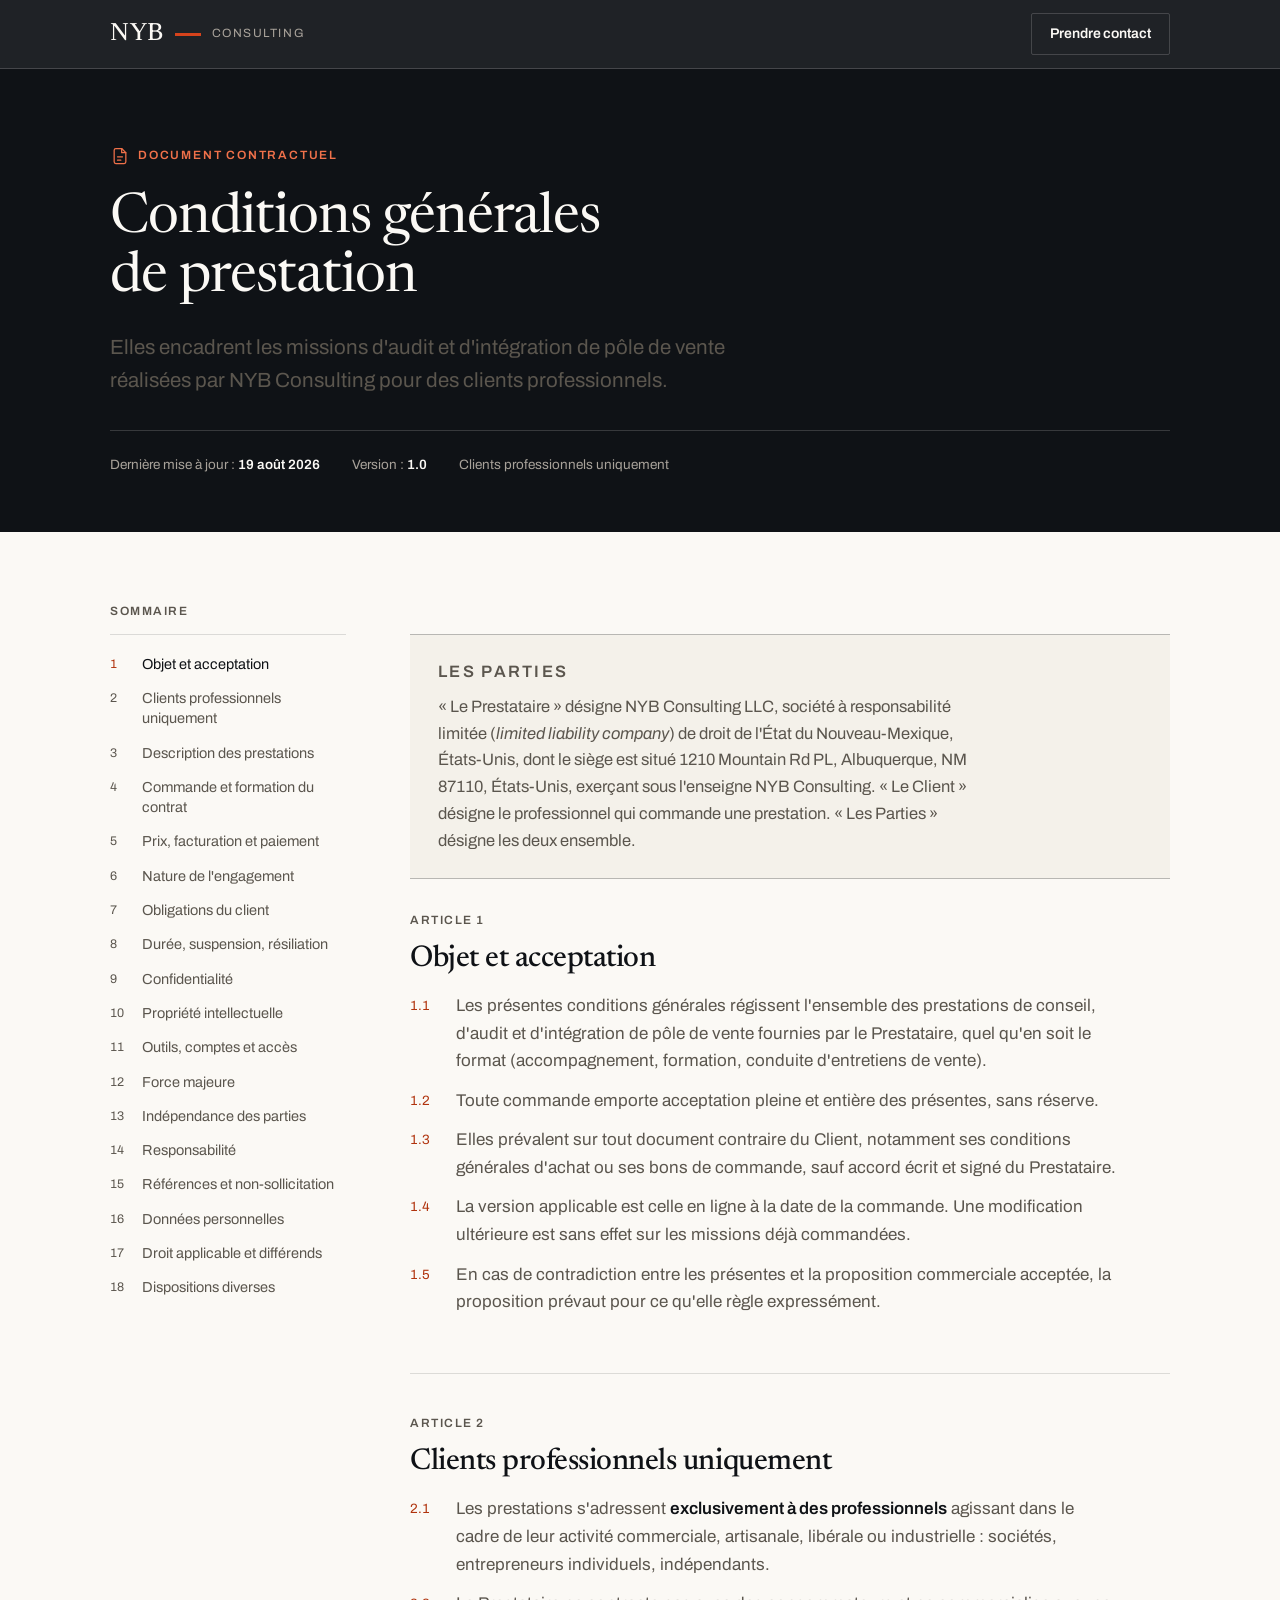
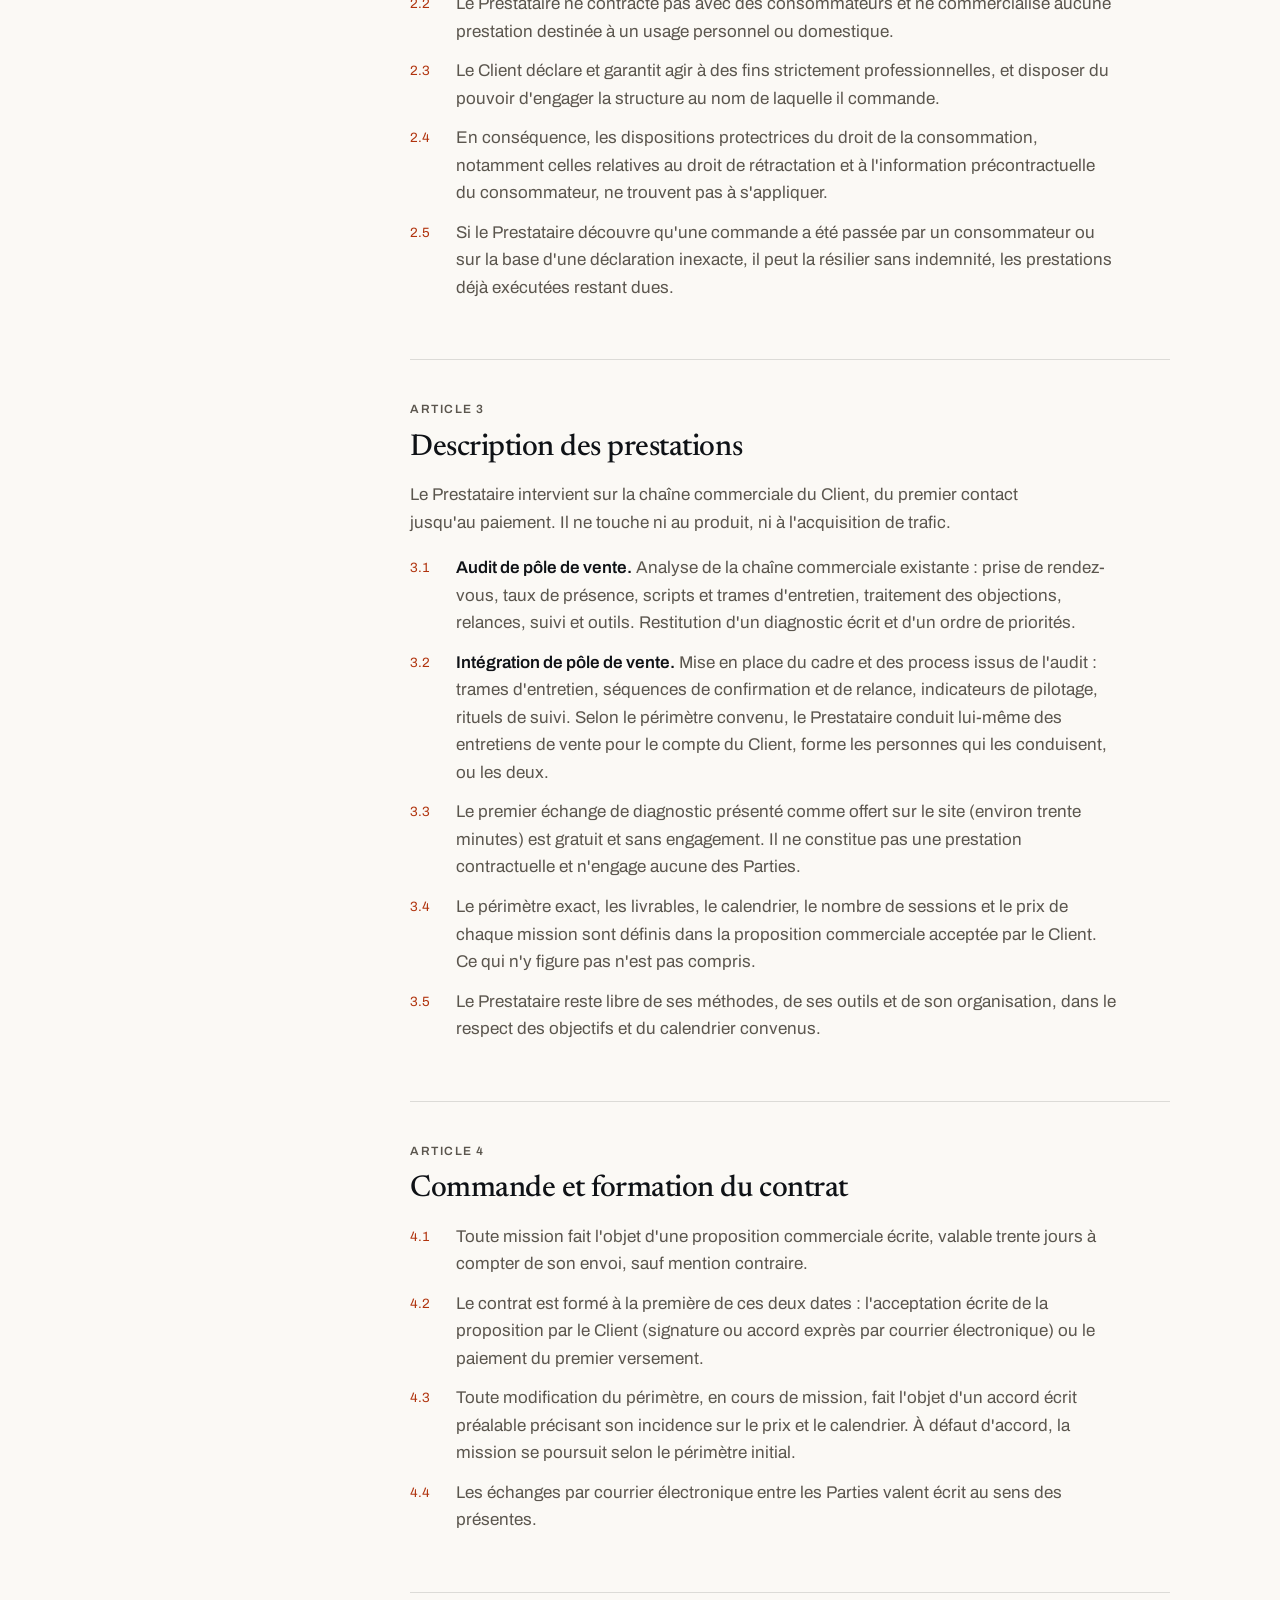
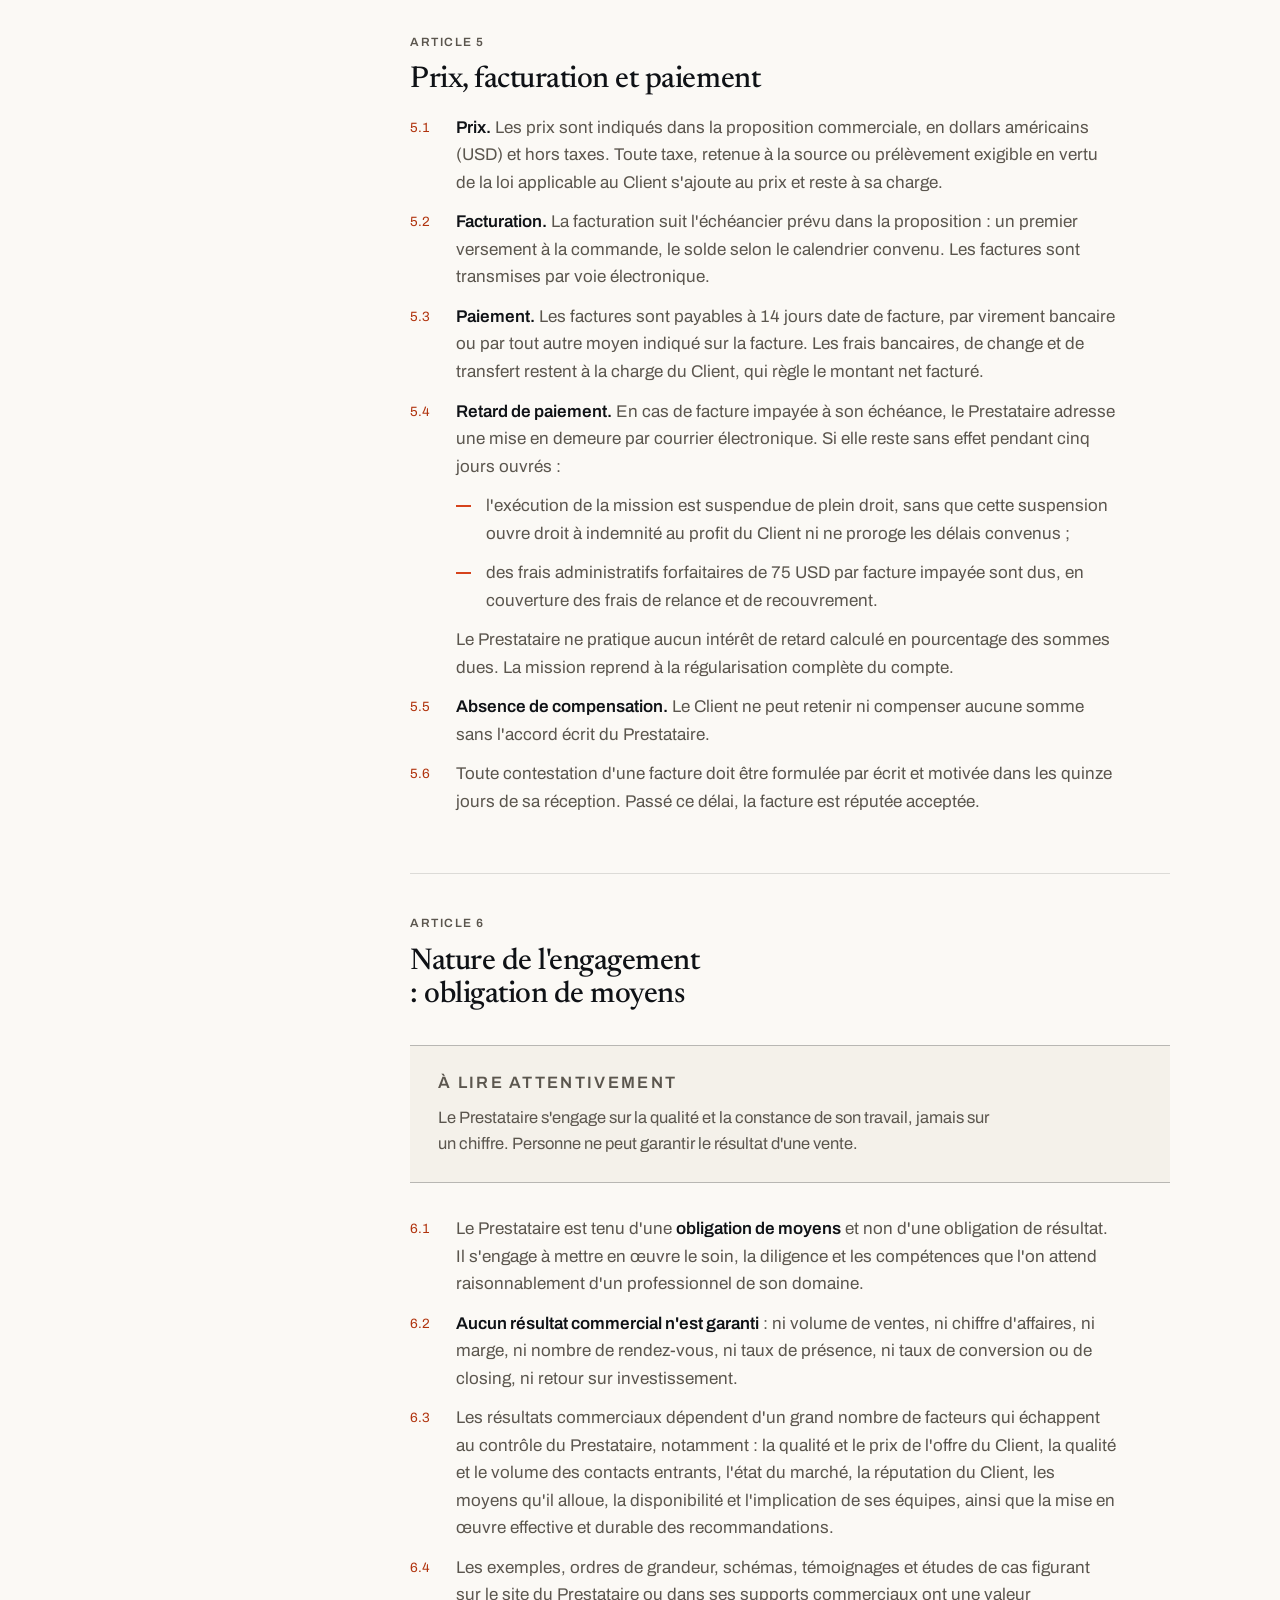
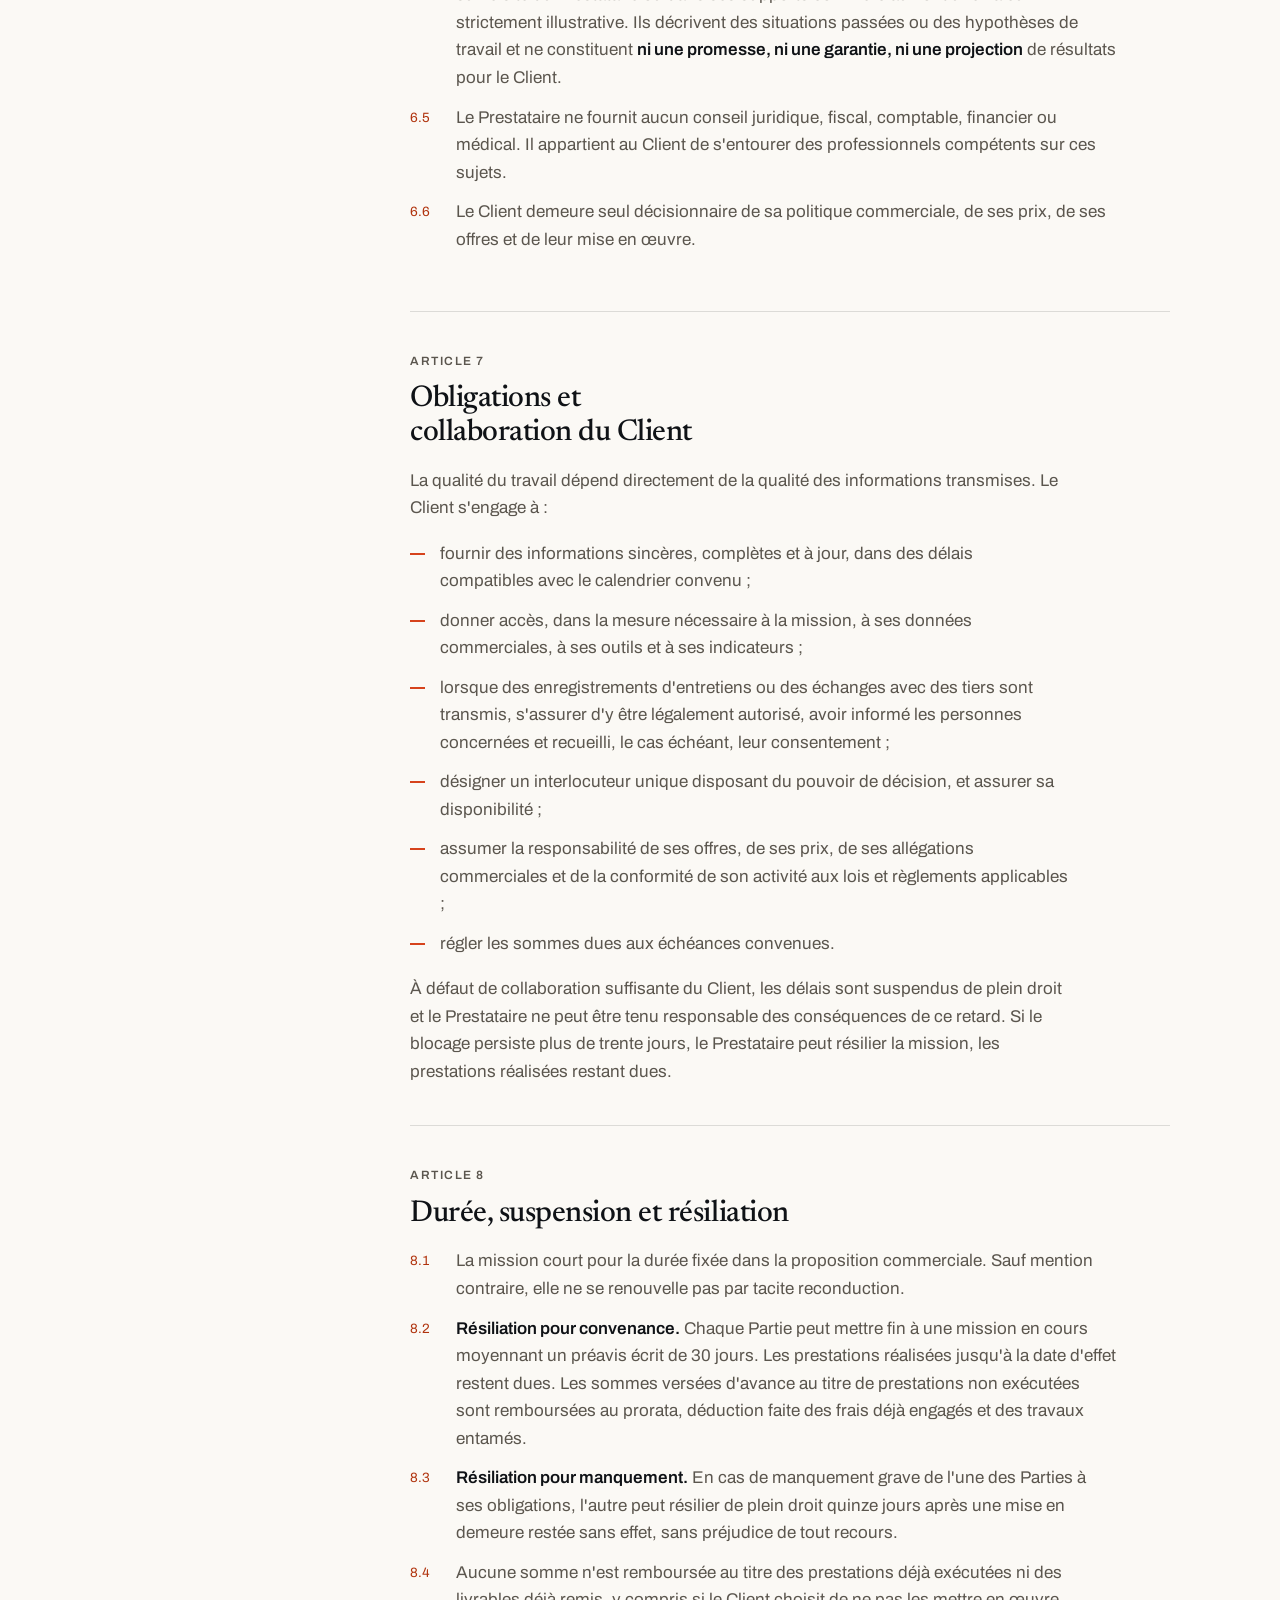
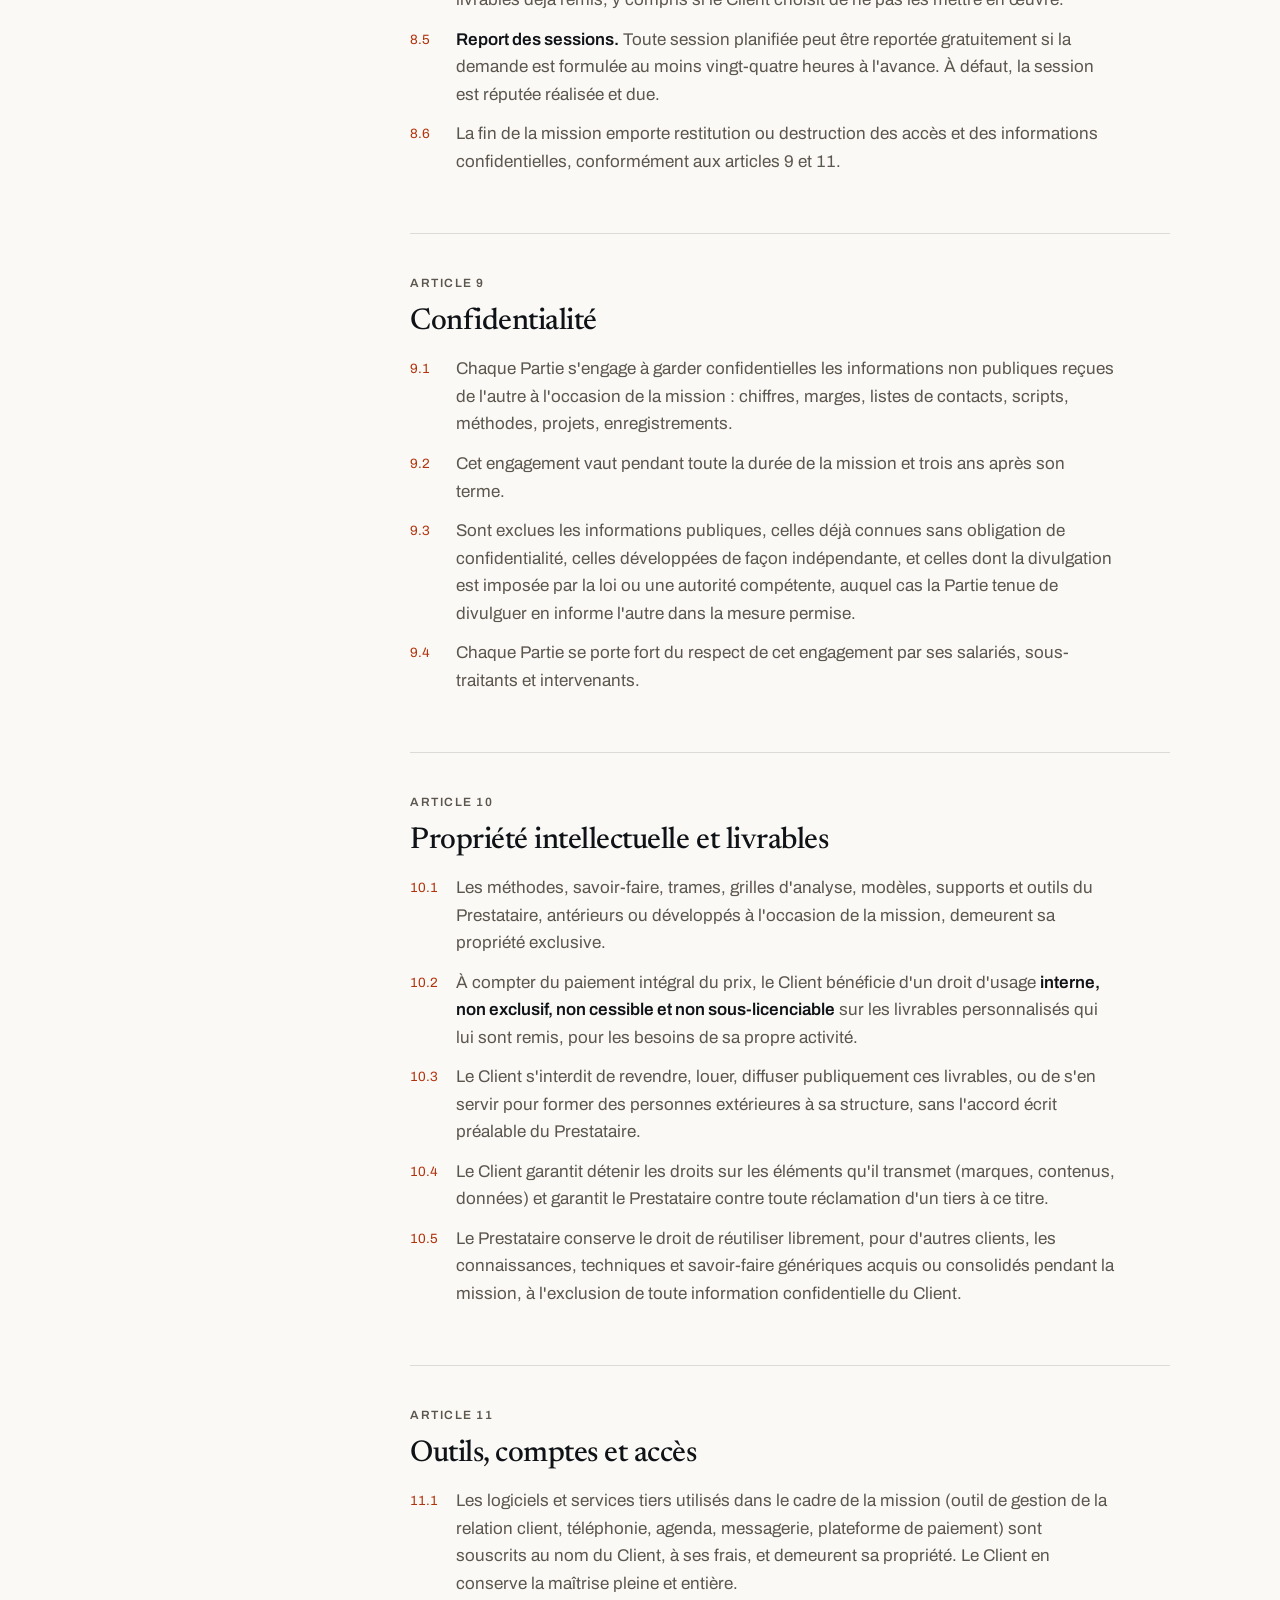
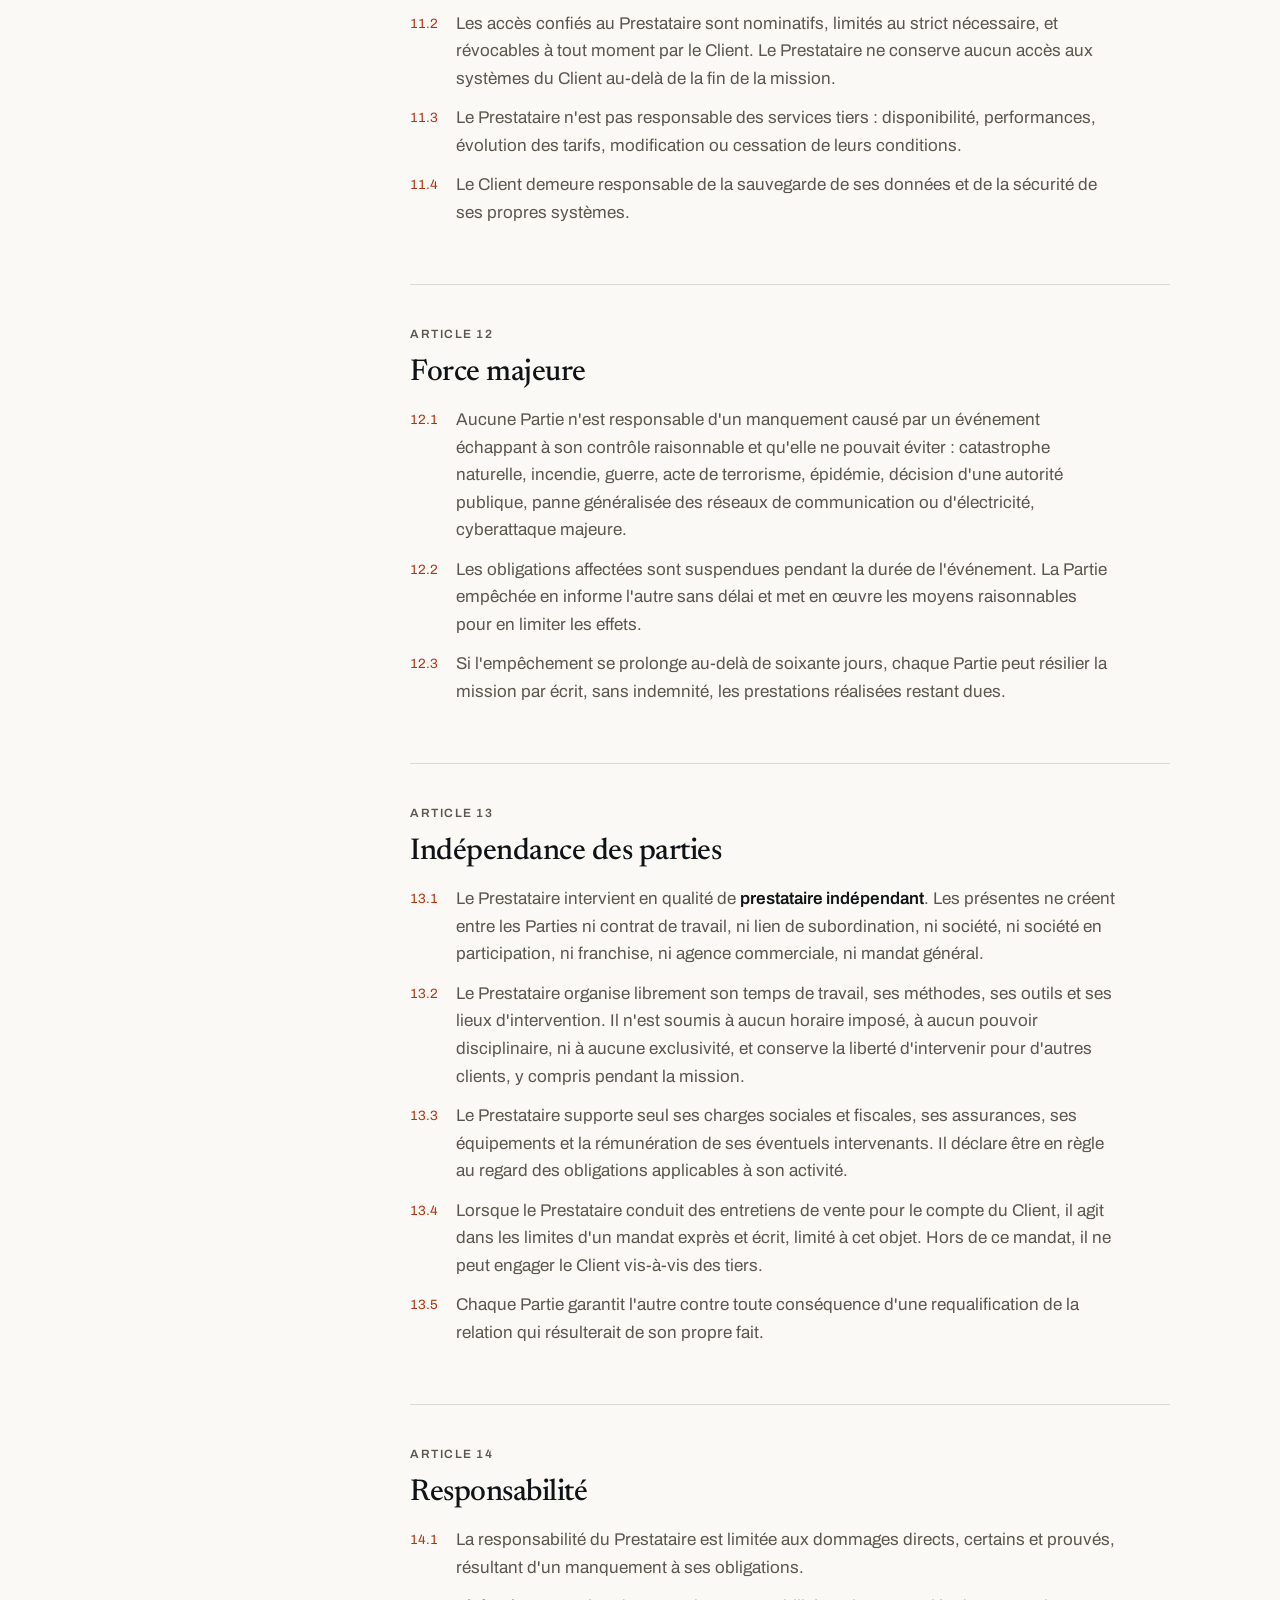
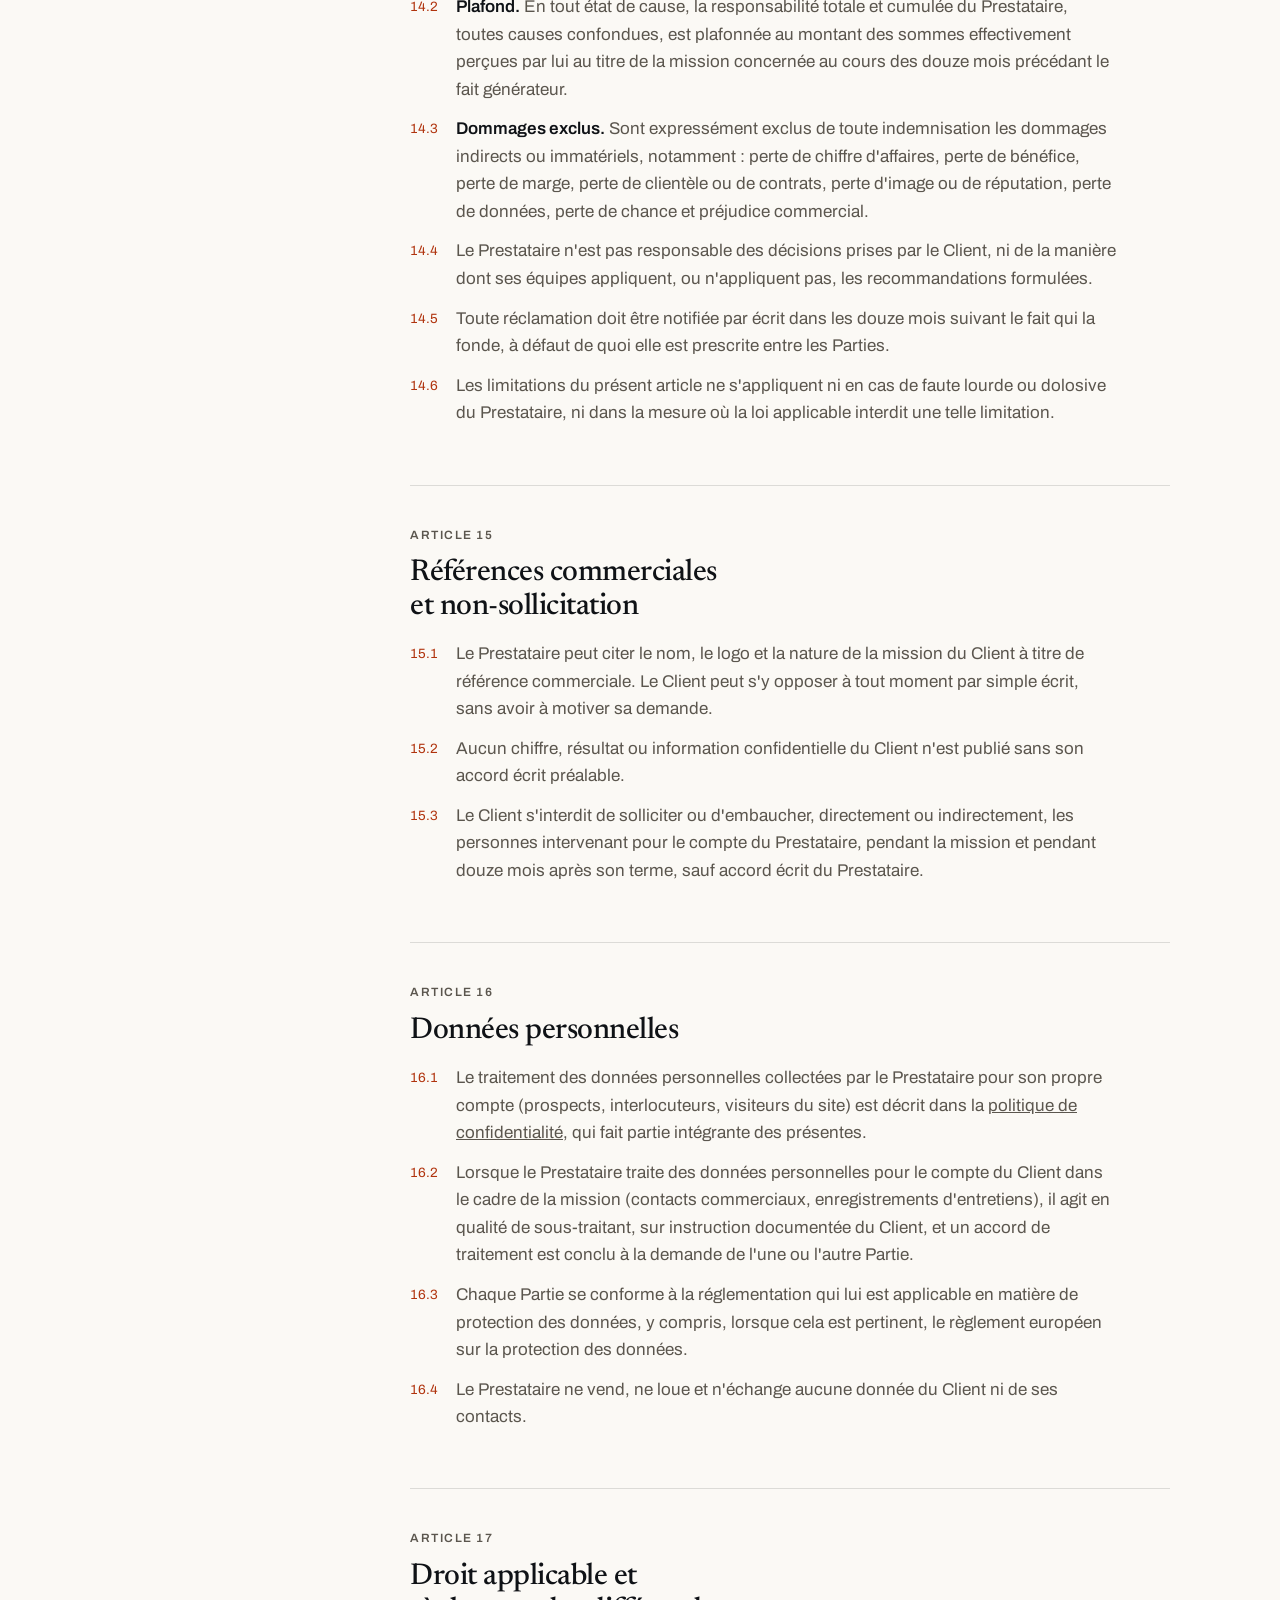
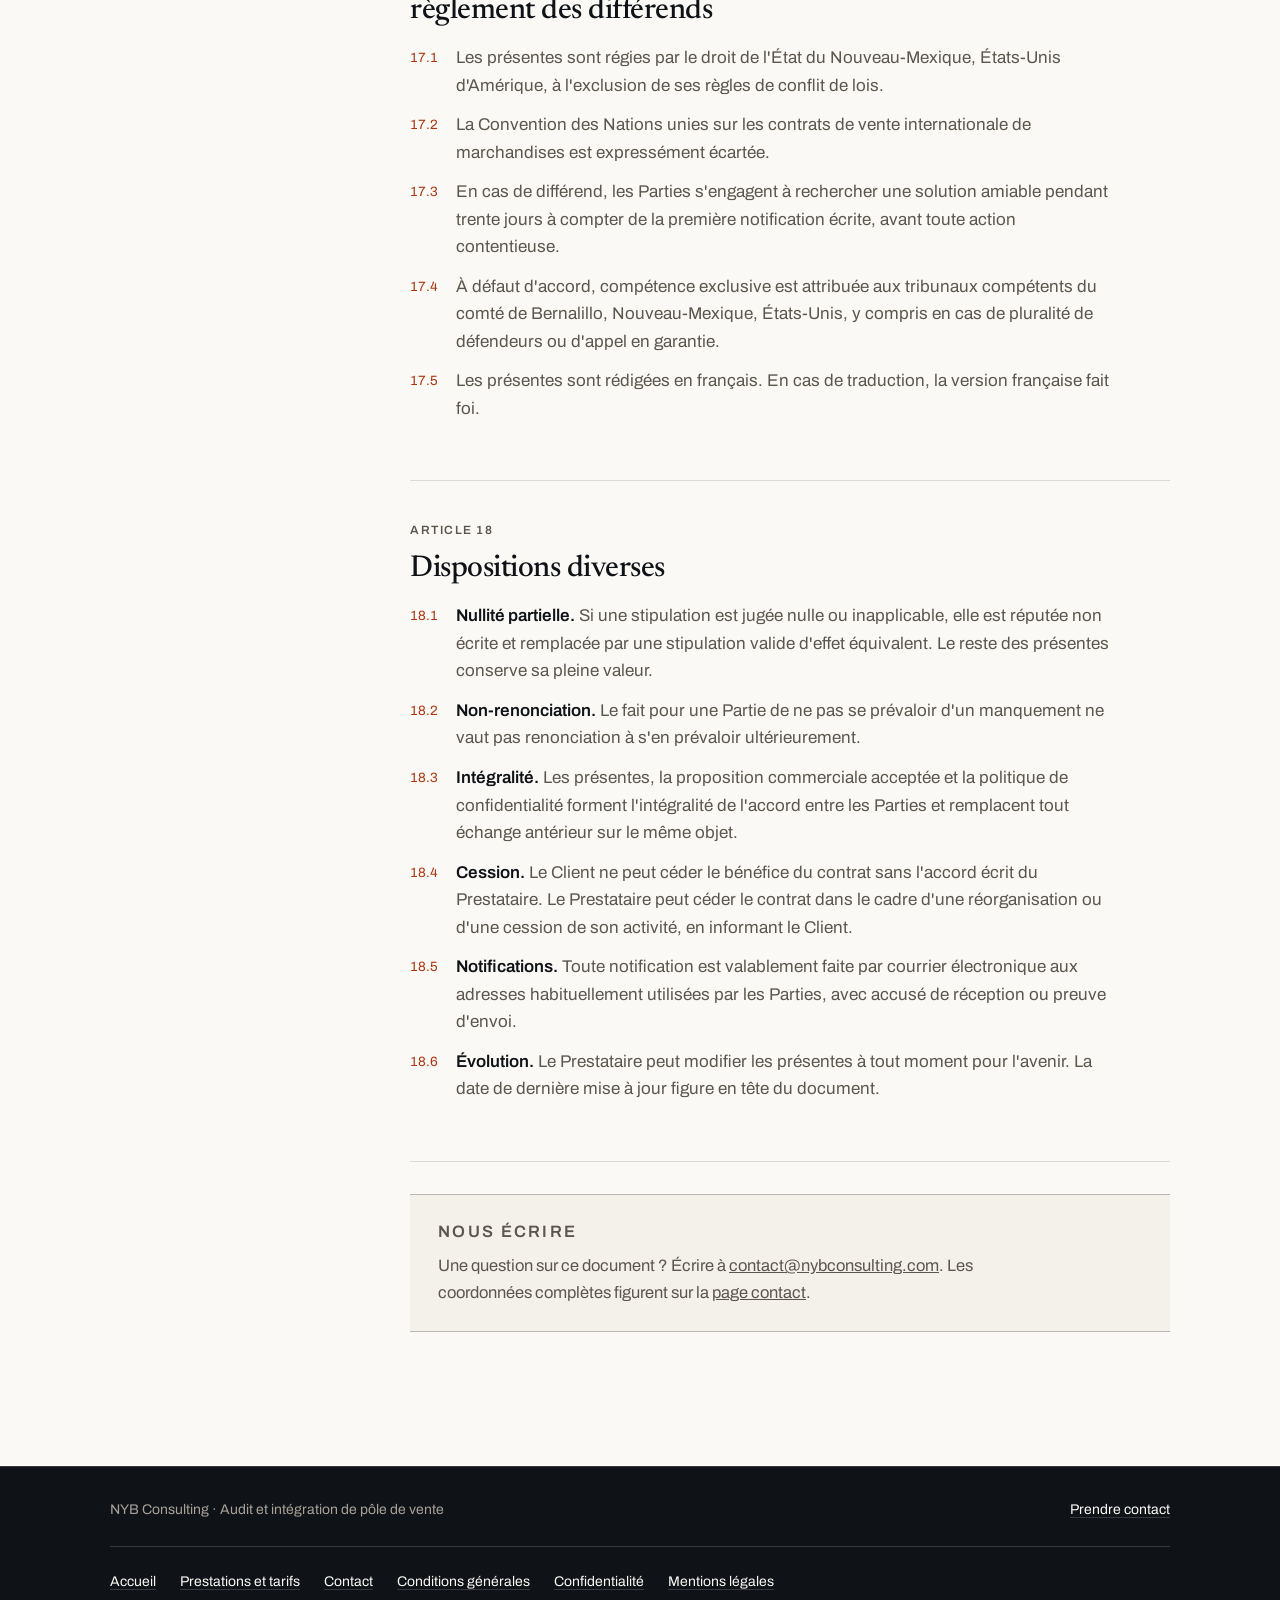
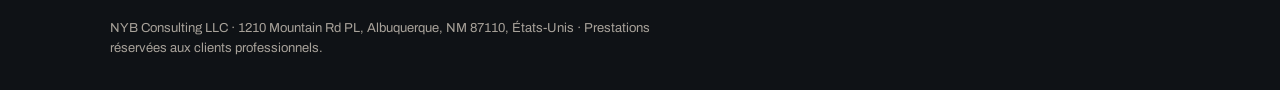
==== commit e761264e: "fix: gouttiere ecrasee sur mobile et contenu bloque a opacity 0 Deux defauts de fond, trouves en rep" ====
--- a/conditions-generales.html
+++ b/conditions-generales.html
@@ -42,13 +42,13 @@
 
 <section class="doc-head">
   <div class="shell">
-    <p class="eyebrow">
+    <p class="eyebrow" data-ax>
       <svg class="ico" viewBox="0 0 24 24" aria-hidden="true"><path d="M14 3H7a2 2 0 0 0-2 2v14a2 2 0 0 0 2 2h10a2 2 0 0 0 2-2V8z"/><path d="M14 3v5h5"/><path d="M9 13h6M9 17h4"/></svg>
       Document contractuel
     </p>
-    <h1>Conditions générales de prestation</h1>
-    <p class="lede">Elles encadrent les missions d'audit et d'intégration de pôle de vente réalisées par NYB Consulting pour des clients professionnels.</p>
-    <p class="stamp">
+    <h1 data-ax>Conditions générales de prestation</h1>
+    <p class="lede" data-ax>Elles encadrent les missions d'audit et d'intégration de pôle de vente réalisées par NYB Consulting pour des clients professionnels.</p>
+    <p class="stamp" data-ax>
       <span>Dernière mise à jour : <b>19 août 2026</b></span>
       <span>Version : <b>1.0</b></span>
       <span>Clients professionnels uniquement</span>
--- a/pages.css
+++ b/pages.css
@@ -55,14 +55,14 @@
   --t-corps:17px;                        /* la lecture                        */
   --t-nom:clamp(20px,2.1vw,25px);        /* l'objet qu'on regarde             */
   --t-titre:clamp(26px,3.1vw,34px);      /* le titre d'une section            */
-  --t-affiche:clamp(37px,5.2vw,62px);    /* LE titre de la page               */
+  --t-affiche:clamp(36px,4.7vw,56px);    /* LE titre de la page               */
 
   /* échelle d'espacement : une seule suite, pas de valeurs au jugé */
   --s1:4px;  --s2:8px;   --s3:12px;  --s4:16px;  --s5:24px;
   --s6:32px; --s7:48px;  --s8:64px;  --s9:96px;  --s10:128px;
 
   --shell:1180px;
-  --gut:clamp(20px, 5vw, 60px);
+  --gut:clamp(26px, 5.4vw, 60px);
   --nav-h:68px;
 
   /* sortie exponentielle : part vite, s'installe. Une seule courbe partout. */
@@ -89,6 +89,9 @@
 .dark :focus-visible,.nav :focus-visible,.foot :focus-visible{outline-color:var(--accent-ink)}
 
 .shell{max-width:var(--shell);margin:0 auto;padding-left:var(--gut);padding-right:var(--gut)}
+/* ATTENTION : un élément qui porte `.shell` ne doit JAMAIS déclarer le raccourci
+   `padding`. Le raccourci remet le gauche et le droite à zéro et colle le texte
+   aux deux bords de l'écran. Toujours `padding-top` / `padding-bottom`. */
 .section{padding:clamp(64px,8.5vw,124px) 0}
 .dark{background:var(--ink);color:var(--paper)}
 .dark .quiet{color:var(--quiet-ink)}
@@ -145,29 +148,42 @@
 /* Le mouvement sert l'attention. Une seule courbe, une seule idée : les
    choses arrivent d'en bas et s'installent ; les traits se dessinent. */
 @keyframes ax-fade-up{from{opacity:0;transform:translateY(14px)}to{opacity:1;transform:none}}
-@keyframes ax-draw{to{stroke-dashoffset:0}}
+@keyframes ax-draw{from{stroke-dashoffset:1}to{stroke-dashoffset:0}}
 @keyframes ax-rule{from{transform:scaleX(0)}to{transform:scaleX(1)}}
 
-/* Entrée séquencée : on pose --d en style inline, comme dans le Hub CTP, et
-   l'élément n'entre qu'au moment où il arrive à l'écran. Une animation jouée
-   au-dessus du pli pour un bloc situé trois écrans plus bas ne sert personne.
-
-   Tout est conditionné à `.js` : sans JavaScript, rien n'est masqué et la page
-   s'affiche entière. Le drapeau est posé par une ligne dans le <head>, avant
-   le premier rendu, pour qu'aucun contenu ne clignote. */
-.js [data-ax]{opacity:0}
-.js [data-ax].is-in{animation:ax-fade-up .62s var(--ease) both;animation-delay:var(--d,0ms)}
+/* ENTRÉE. Règle absolue : le contenu ne dépend JAMAIS de l'animation pour
+   exister. Un élément n'est masqué que TANT QU'IL N'EST PAS ENTRÉ ; dès que
+   la classe tombe, son état naturel est « visible », et l'animation ne fait
+   qu'ajouter le mouvement par-dessus.
+
+   C'est pour ça qu'il n'y a ni `animation-delay` ni `fill-mode` ici : les deux
+   figent l'élément dans son état de départ, donc invisible, tant que la
+   minuterie du navigateur n'avance pas. Onglet ouvert en arrière-plan, mode
+   économie d'énergie, page rouverte depuis le cache : la minuterie peut rester
+   à zéro, et la page reste blanche. L'échelonnement est fait en JavaScript,
+   qui pose la classe élément par élément.
+
+   Tout est conditionné à `.js`, posé dans le <head> avant le premier rendu :
+   sans JavaScript, rien n'est masqué et la page s'affiche entière. */
+.js [data-ax]:not(.is-in){opacity:0}
+.js [data-ax].is-in{animation:ax-fade-up .62s var(--ease)}
+/* L'état de repos, posé dès que l'animation est finie et par le filet de
+   sécurité. Une animation DÉMARRÉE mais figée garde la main sur l'opacité :
+   reposer la classe ne suffit pas, il faut couper l'animation elle-même. */
+.js [data-ax].ax-fini{animation:none !important;opacity:1 !important}
+.js [data-ax].ax-fini .ico--draw *{animation:none !important;stroke-dashoffset:0 !important}
 
 /* Un tracé qui se dessine, comme une marque portée à la main sur un rapport.
    `pathLength="1"` normalise n'importe quel chemin : la même règle vaut pour
-   toutes les icônes, sans avoir à les mesurer une par une. */
-.js .ico--draw *{stroke-dasharray:1;stroke-dashoffset:1}
-.js .is-in .ico--draw *,.js .ico--draw.is-in *{
-  animation:ax-draw 1.1s var(--ease) both;animation-delay:calc(var(--d,0ms) + 120ms)}
-
-/* un filet qui se tire de gauche à droite */
-.ax-rule{transform:scaleX(0);transform-origin:left center;
-         animation:ax-rule .8s var(--ease) both;animation-delay:var(--d,0ms)}
+   toutes les icônes, sans avoir à les mesurer une par une. Même principe que
+   ci-dessus : l'état naturel du tracé est « dessiné ». */
+.js .ico--draw *{stroke-dasharray:1;stroke-dashoffset:0}
+.js [data-ax]:not(.is-in) .ico--draw *{stroke-dashoffset:1}
+.js [data-ax].is-in .ico--draw *{animation:ax-draw 1.1s var(--ease)}
+
+/* un filet qui se tire de gauche à droite, même règle : son état naturel est
+   « tiré », l'animation ne fait que le dessiner */
+.js [data-ax].is-in .ax-rule{animation:ax-rule .8s var(--ease)}
 
 /* le grain du papier : ce qui empêche un aplat d'avoir l'air d'un écran */
 .grain{position:relative;isolation:isolate}
@@ -215,9 +231,12 @@
 
 /* ============================================================ PAGE DE VENTE */
 .hero{background:var(--ink);color:var(--paper)}
-.hero__in{padding:clamp(48px,6vw,86px) 0 clamp(52px,7vw,96px)}
-.hero__grid{display:grid;grid-template-columns:1.05fr .95fr;gap:clamp(34px,6vw,76px);align-items:center}
-.hero h1{max-width:16ch}
+.hero__in{padding-top:clamp(48px,6vw,86px);padding-bottom:clamp(52px,7vw,96px)}
+.hero__grid{display:grid;grid-template-columns:1.15fr .85fr;gap:clamp(34px,6vw,76px);align-items:center}
+/* Le titre du hero porte ses propres <br> : c'est la colonne qui lui donne sa
+   mesure, pas une largeur en `ch`, et l'équilibrage automatique n'a rien à
+   arbitrer puisque les coupures sont écrites. */
+.hero h1{max-width:none;text-wrap:pretty}
 .hero .lede{color:var(--quiet-ink);margin:var(--s5) 0 var(--s6)}
 
 /* le relevé : le seul « graphique » du site, et il dit la thèse */
@@ -318,7 +337,9 @@
 .stamp{display:flex;flex-wrap:wrap;gap:var(--s2) var(--s6);max-width:none;position:relative;
        margin-top:var(--s6);padding-top:var(--s5);
        border-top:1px solid transparent;font-size:var(--t-meta);color:var(--quiet-ink)}
-.stamp::before{content:"";position:absolute;left:0;right:0;top:0;height:1px;background:var(--rule-ink)}
+.stamp::before{content:"";position:absolute;left:0;right:0;top:0;height:1px;background:var(--rule-ink);
+               transform-origin:left center}
+.js [data-ax].is-in.stamp::before{animation:ax-rule .9s var(--ease)}
 .stamp b{color:var(--paper);font-weight:600}
 
 .doc{padding:clamp(44px,5.5vw,80px) 0 clamp(64px,8vw,112px)}
@@ -418,13 +439,57 @@
 
 /* ------------------------------------------------------------------ pied */
 .foot{background:var(--ink);color:var(--quiet-ink);font-size:14px;border-top:1px solid var(--rule-ink)}
-.foot__in{padding:var(--s6) 0}
+.foot__in{padding-top:var(--s6);padding-bottom:var(--s6)}
 .foot__top{display:flex;flex-wrap:wrap;gap:var(--s3) var(--s6);justify-content:space-between;align-items:baseline}
 .foot__nav{display:flex;flex-wrap:wrap;gap:var(--s2) var(--s5);margin:var(--s5) 0 0;
            padding:var(--s5) 0 0;border-top:1px solid var(--rule-ink);list-style:none}
 .foot a{color:var(--paper);text-decoration:none;border-bottom:1px solid var(--rule-ink)}
 .foot a:hover{border-bottom-color:var(--accent)}
 .foot__legal{margin:var(--s5) 0 0;font-size:13px;line-height:1.55;max-width:80ch;color:var(--quiet-ink)}
+
+
+/* ================================================== mobile : tout se centre */
+/* Sur un écran de téléphone, une colonne unique alignée à gauche laisse une
+   marge morte à droite et donne l'impression d'un texte collé au bord. Tout
+   ce qui est titre, accroche, icône ou appel à l'action se centre.
+
+   Ce qui ne se centre PAS, et c'est délibéré : les listes à puces, les
+   tableaux d'identité, le relevé, et le corps des articles contractuels. Un
+   paragraphe long centré se lit mal, parce que l'oeil perd le bord gauche à
+   chaque retour à la ligne. La règle vaut pour tout le monde, y compris ici. */
+@media (max-width:700px){
+  .hero__in > .hero__grid > div:first-child,
+  .doc-head .shell,
+  .split > h2, .split > .lede,
+  .section > .shell > h2,
+  .levier, .etape, .carte, .offre > .offre__k, .offre > h2, .offre > p,
+  .verdict, .canal > div{
+    text-align:center;
+  }
+  .hero h1,.doc-head h1,.split > h2,.section > .shell > h2,.verdict,
+  .lede,.levier p,.etape p,.carte p,.offre > p{
+    margin-left:auto;margin-right:auto;
+  }
+  h1,h2{max-width:22ch}
+  .meta,.stamp,.carte__h,.levier__i,.etape__i,.canal__i{justify-content:center}
+  /* l'étiquette redevient un bloc : quand elle passe sur deux lignes, le texte
+     se centre proprement au lieu de se caler derrière l'icône */
+  .eyebrow{display:block;font-size:11.5px;letter-spacing:.12em}
+  .eyebrow .ico{display:inline-block;vertical-align:-4px;margin-right:7px}
+  .levier__i,.etape__i,.canal__i{margin-left:auto;margin-right:auto}
+  .meta span:not(:last-child)::after{margin-left:var(--s2)}
+  .stamp{gap:var(--s1) var(--s4)}
+
+  /* les icônes des atouts passent au-dessus du texte, tout centré */
+  .args li{grid-template-columns:1fr;justify-items:center;text-align:center;gap:var(--s3)}
+
+  /* les canaux de contact : icône au-dessus, valeur centrée */
+  .canal{grid-template-columns:1fr;justify-items:center;gap:var(--s3);text-align:center}
+  .canal__go{justify-content:center}
+
+  /* le sommaire d'un document reste aligné : c'est une table des matières */
+  .toc,.fiche,.tirets,.fuites,.al,.art,.note,.releve{text-align:left}
+}
 
 /* ============================================================== responsive */
 @media (max-width:1000px){
@@ -480,21 +545,13 @@
   .canal{grid-template-columns:1fr;gap:var(--s3)}
 }
 
-/* ============================================================== documents */
-.doc-head .eyebrow{animation:ax-fade-up .6s var(--ease) both}
-.doc-head h1     {animation:ax-fade-up .7s var(--ease) .06s both}
-.doc-head .lede  {animation:ax-fade-up .7s var(--ease) .13s both}
-.doc-head .stamp {animation:ax-fade-up .7s var(--ease) .2s both}
-.doc-head .stamp::before{transform:scaleX(0);transform-origin:left center;
-                         animation:ax-rule .9s var(--ease) .26s both}
-
 /* Qui a demandé moins d'animation n'en reçoit aucune. */
 @media (prefers-reduced-motion:reduce){
   html{scroll-behavior:auto}
   *,*::before,*::after{animation-duration:.001ms !important;animation-delay:0ms !important;
                        animation-iteration-count:1 !important;transition-duration:.001ms !important}
-  .js [data-ax]{opacity:1}
-  .js .ico--draw *{stroke-dashoffset:0}
+  .js [data-ax]:not(.is-in){opacity:1}
+  .js [data-ax]:not(.is-in) .ico--draw *{stroke-dashoffset:0}
   .row__bar{transform:scaleX(1)}
   .btn:hover,.btn:hover i,.canal:hover{transform:none}
 }
